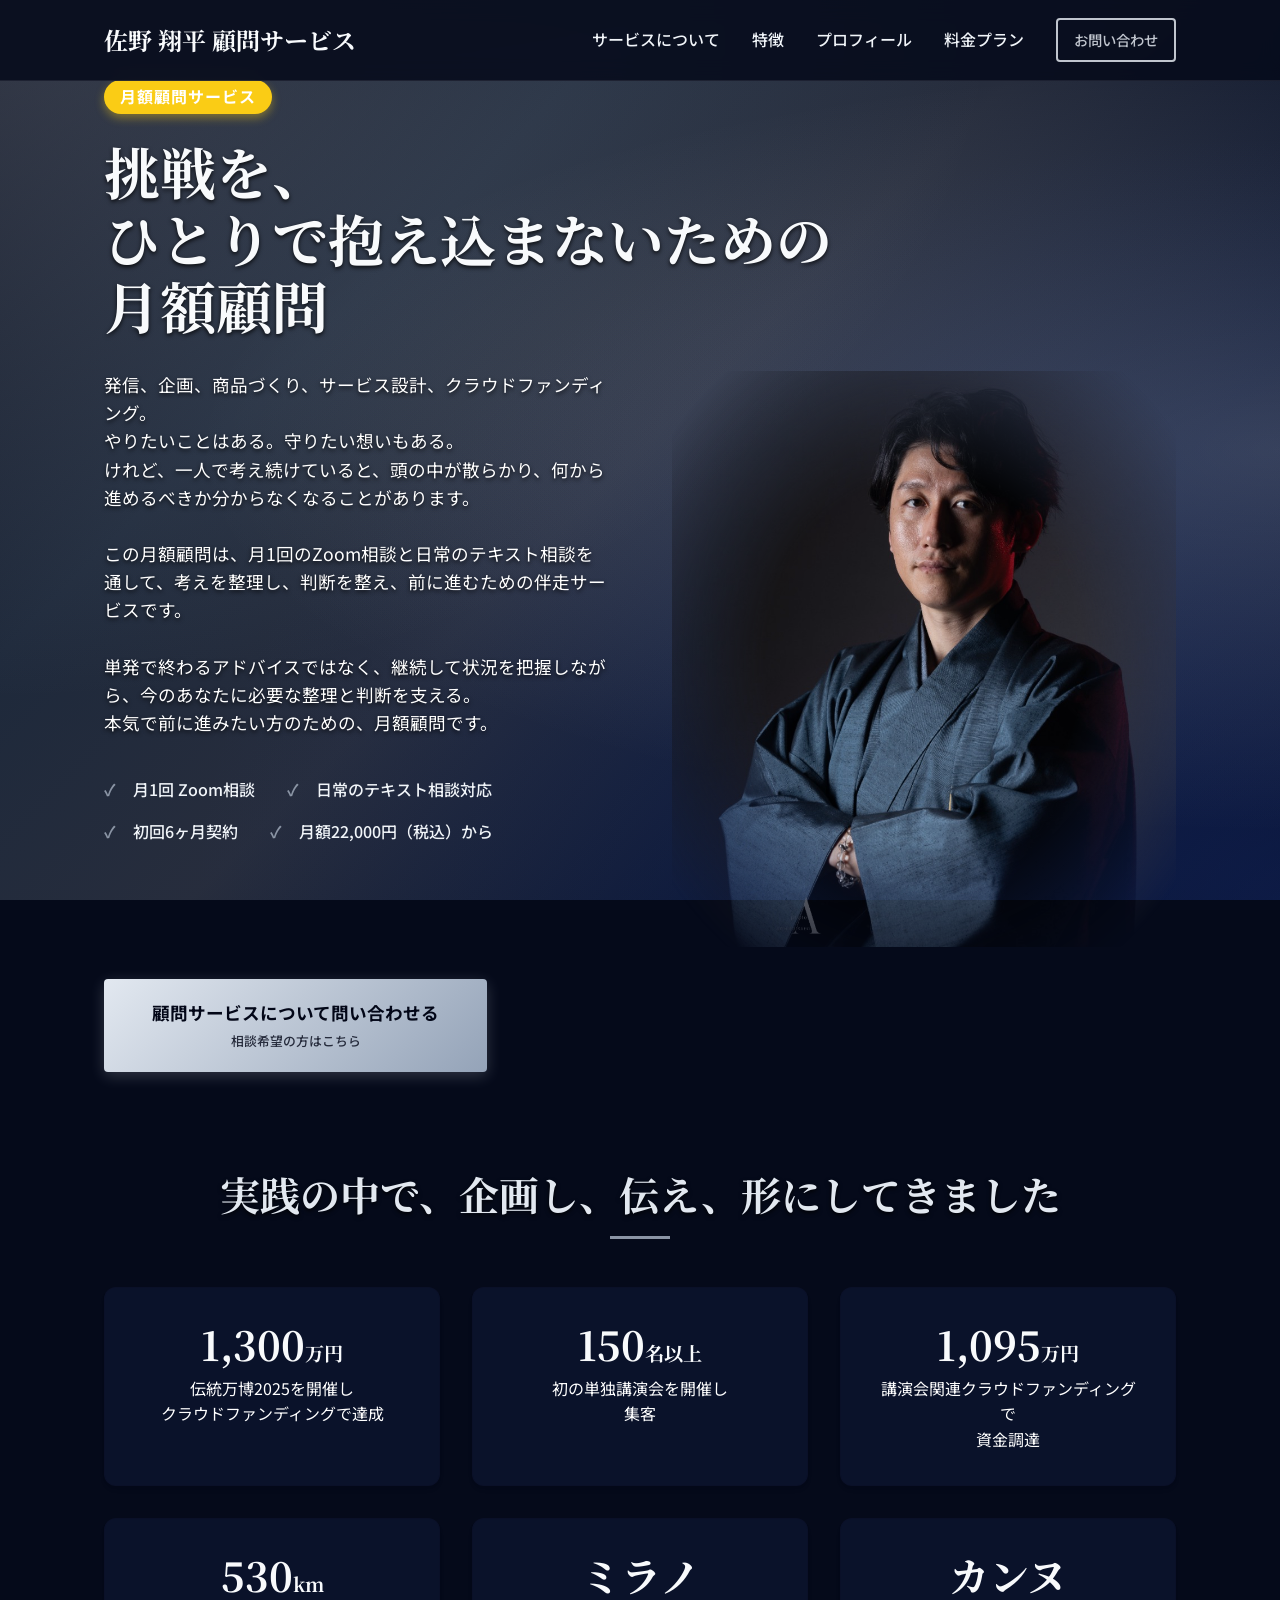
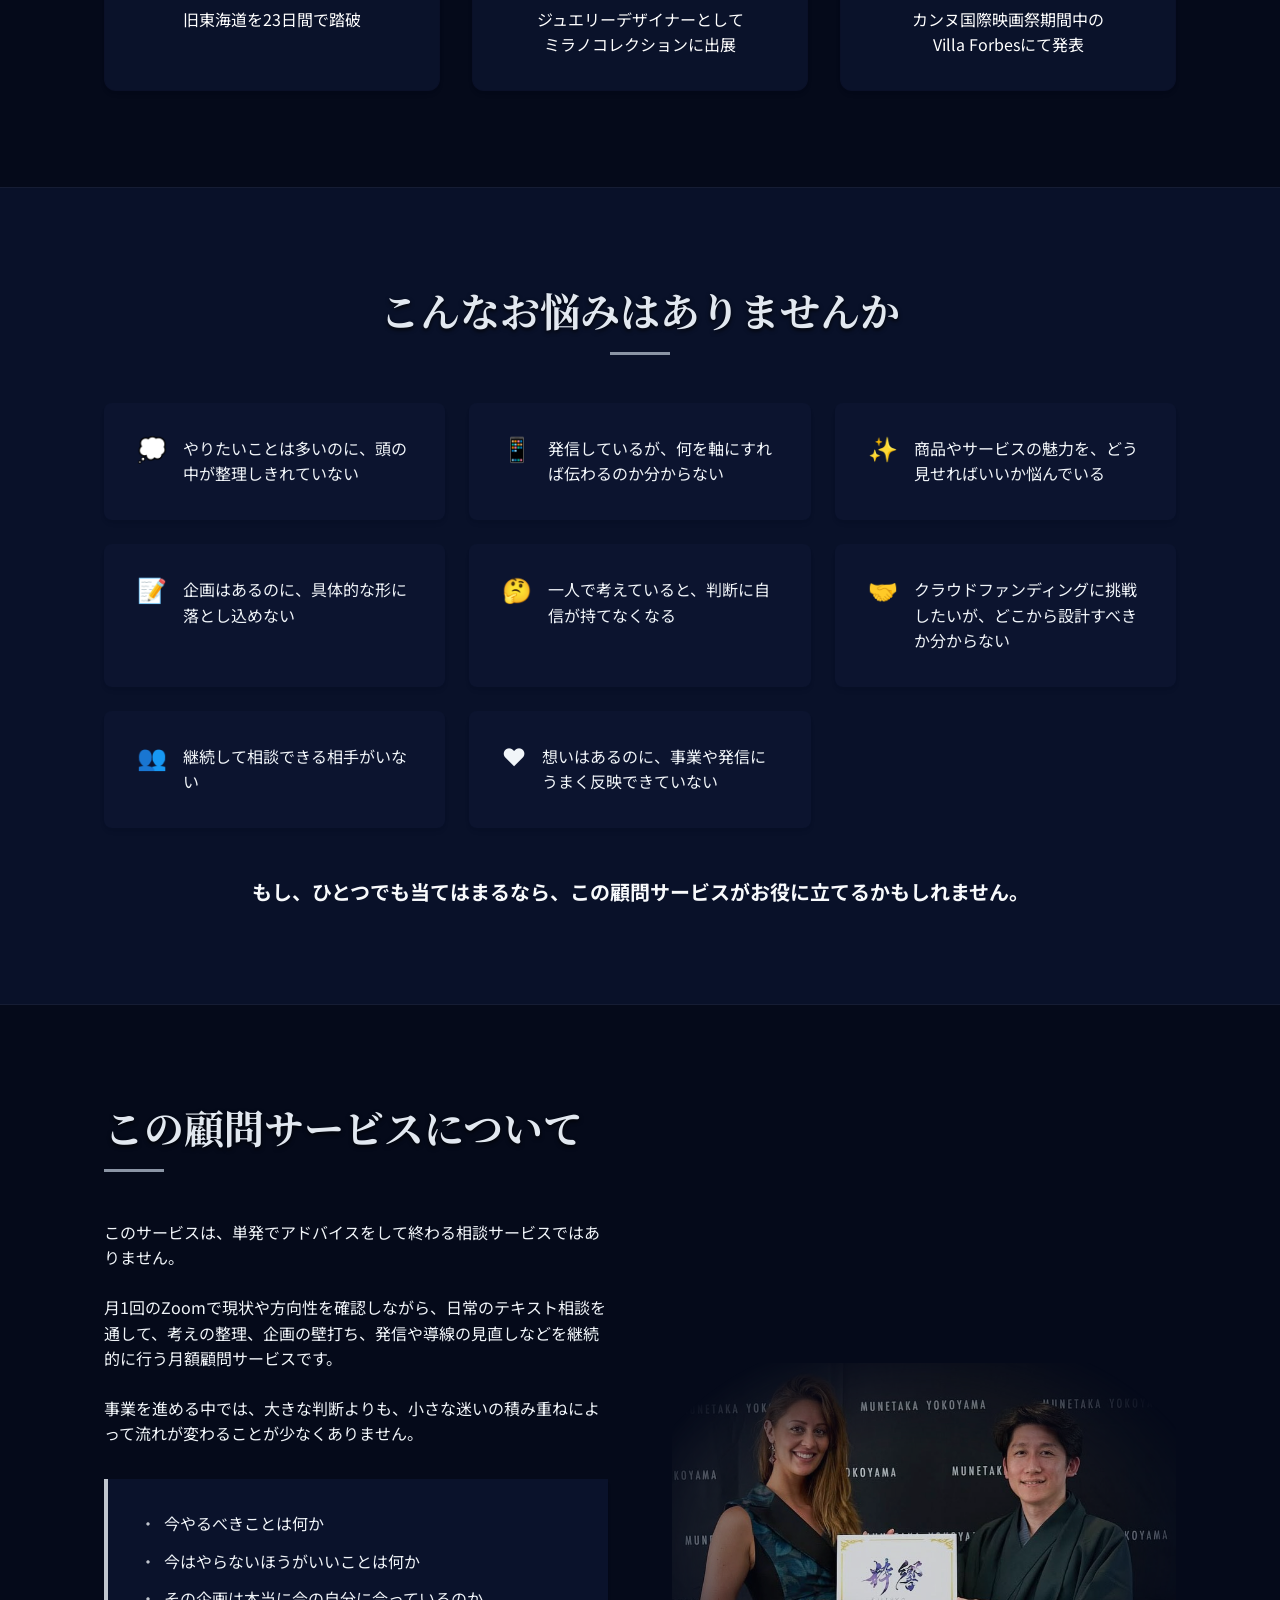
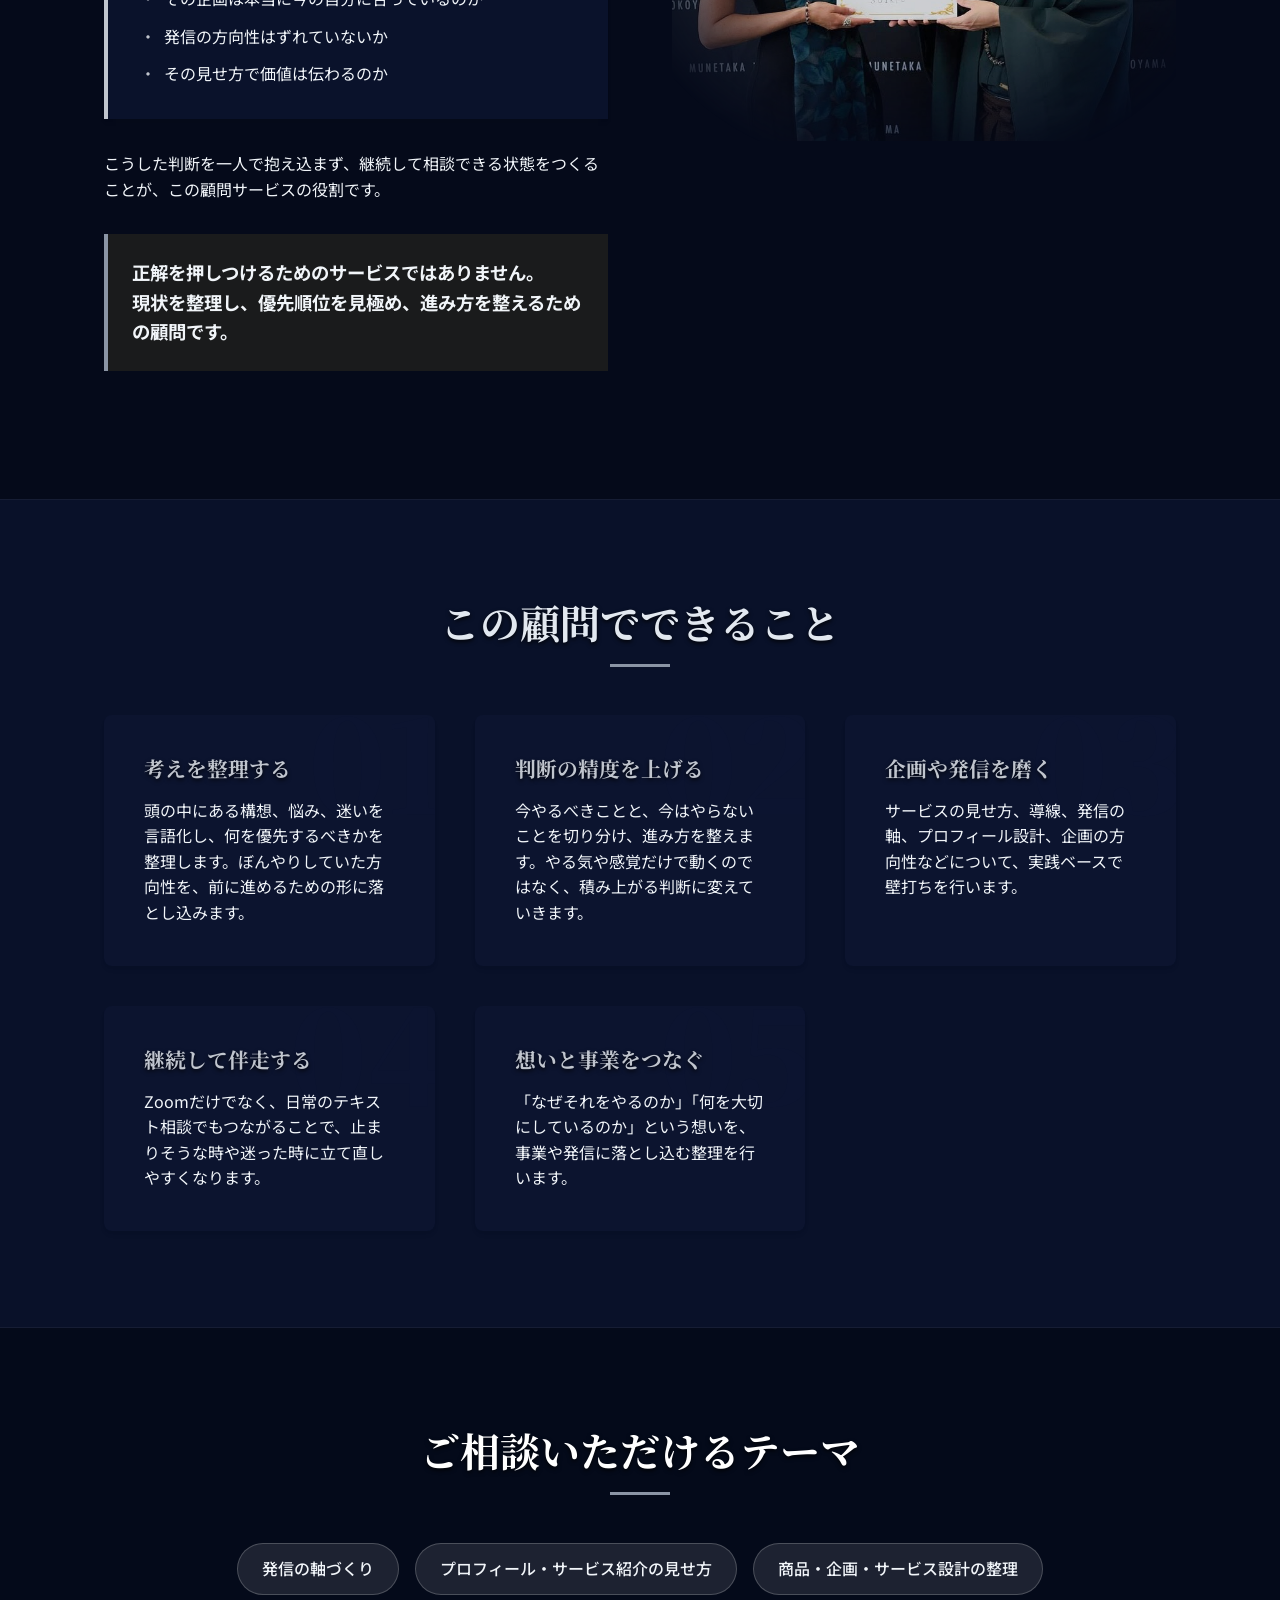
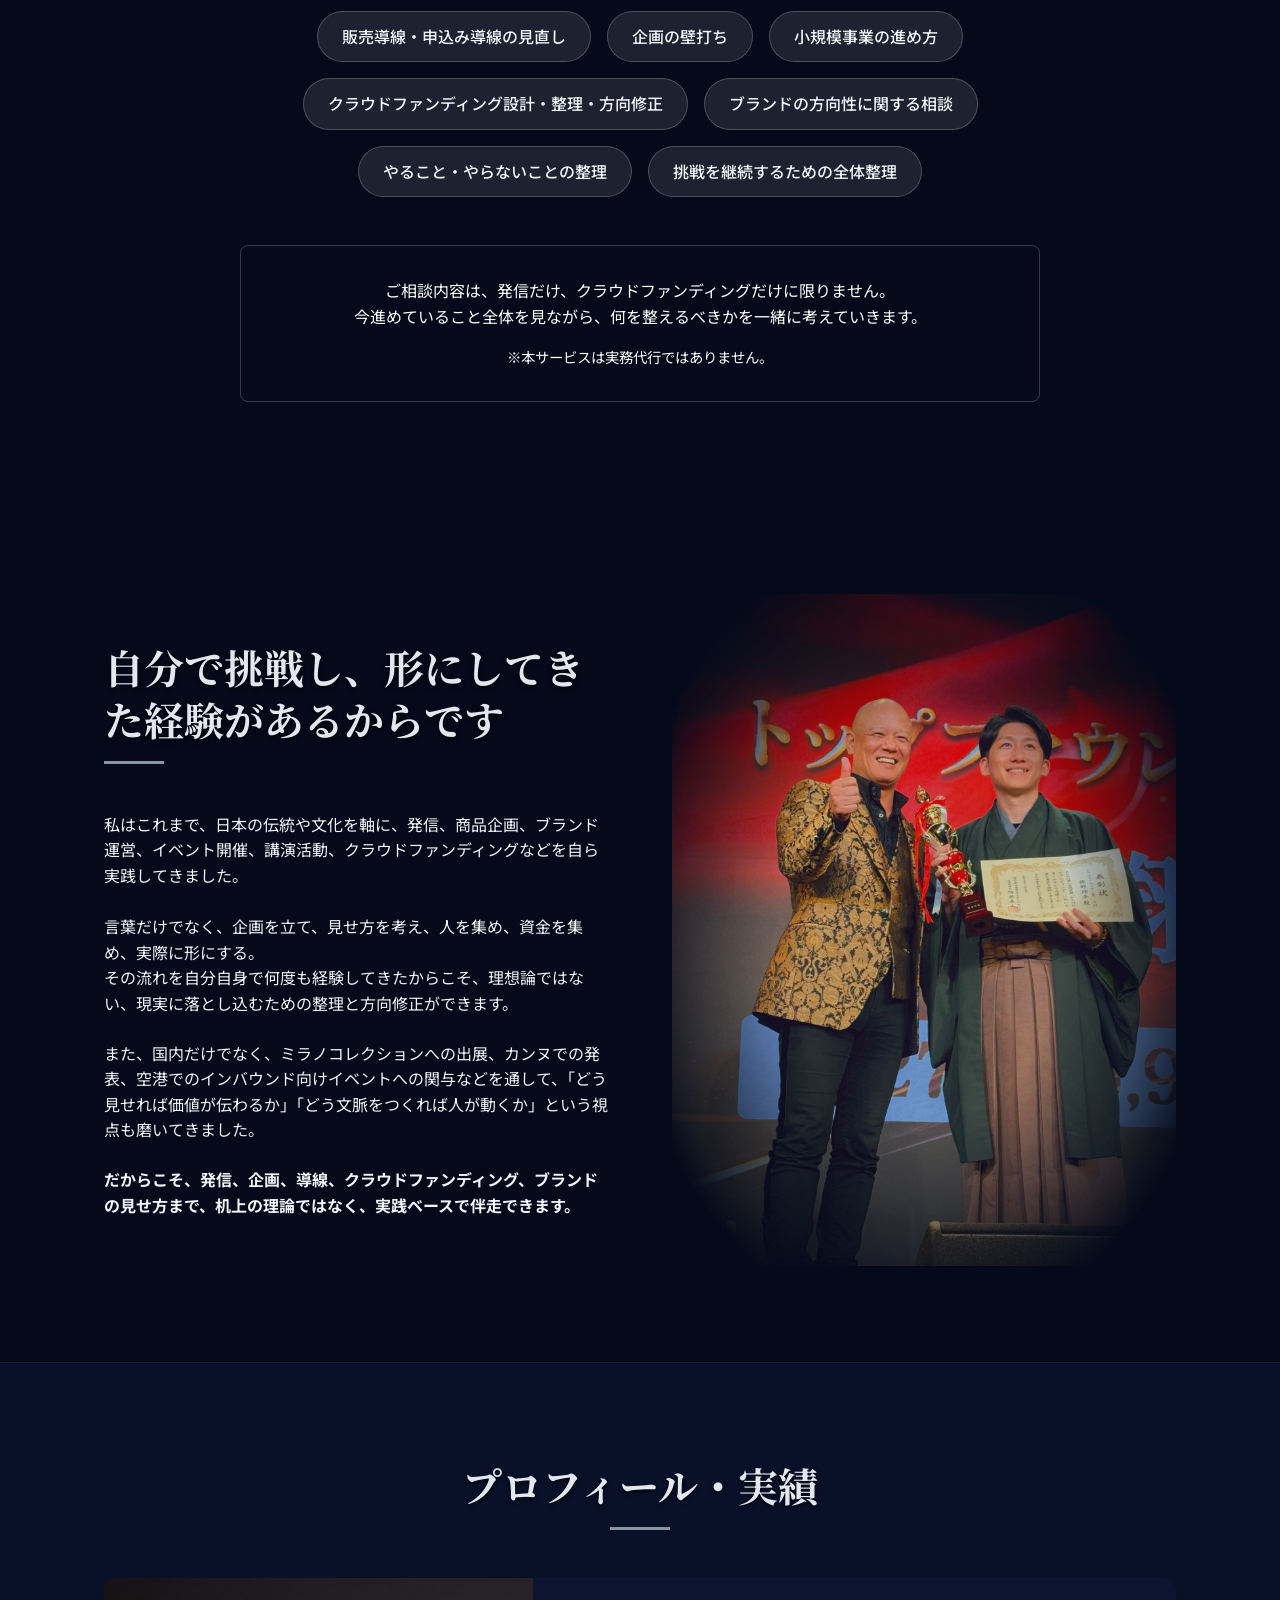
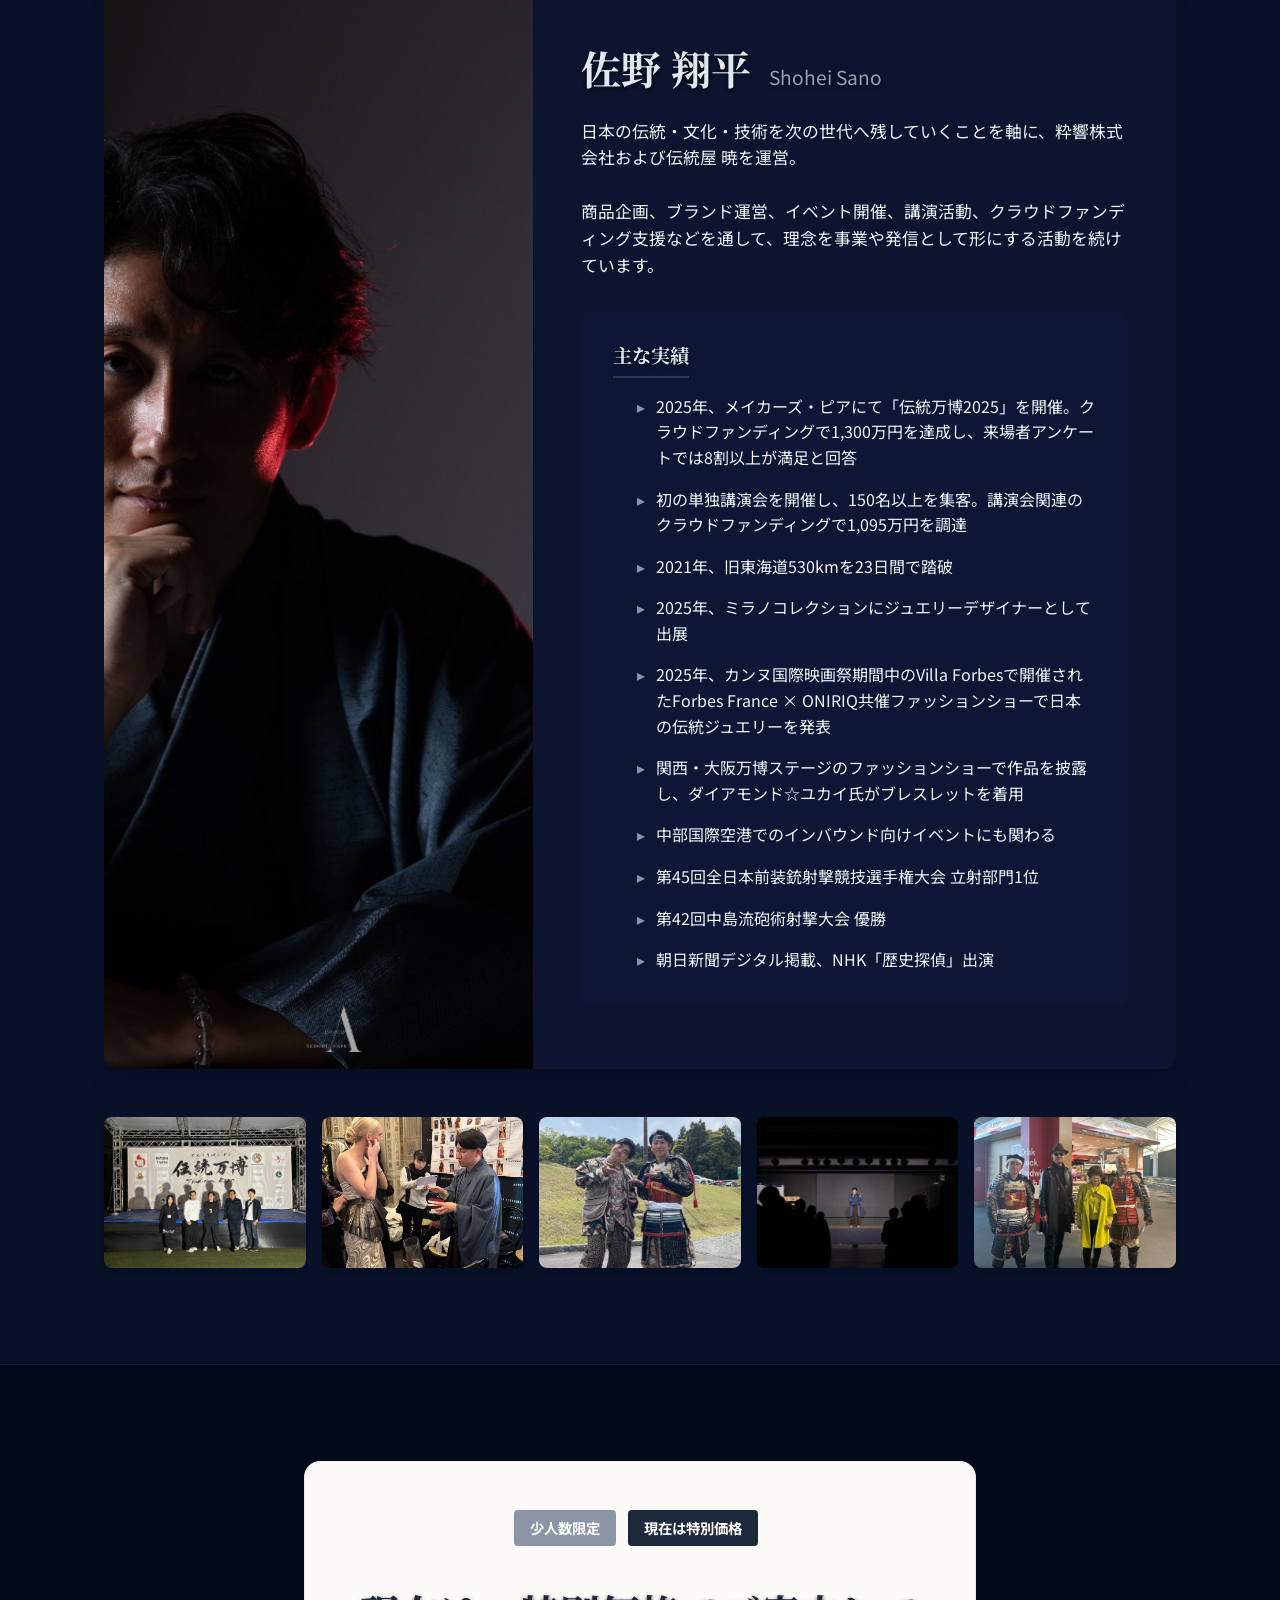
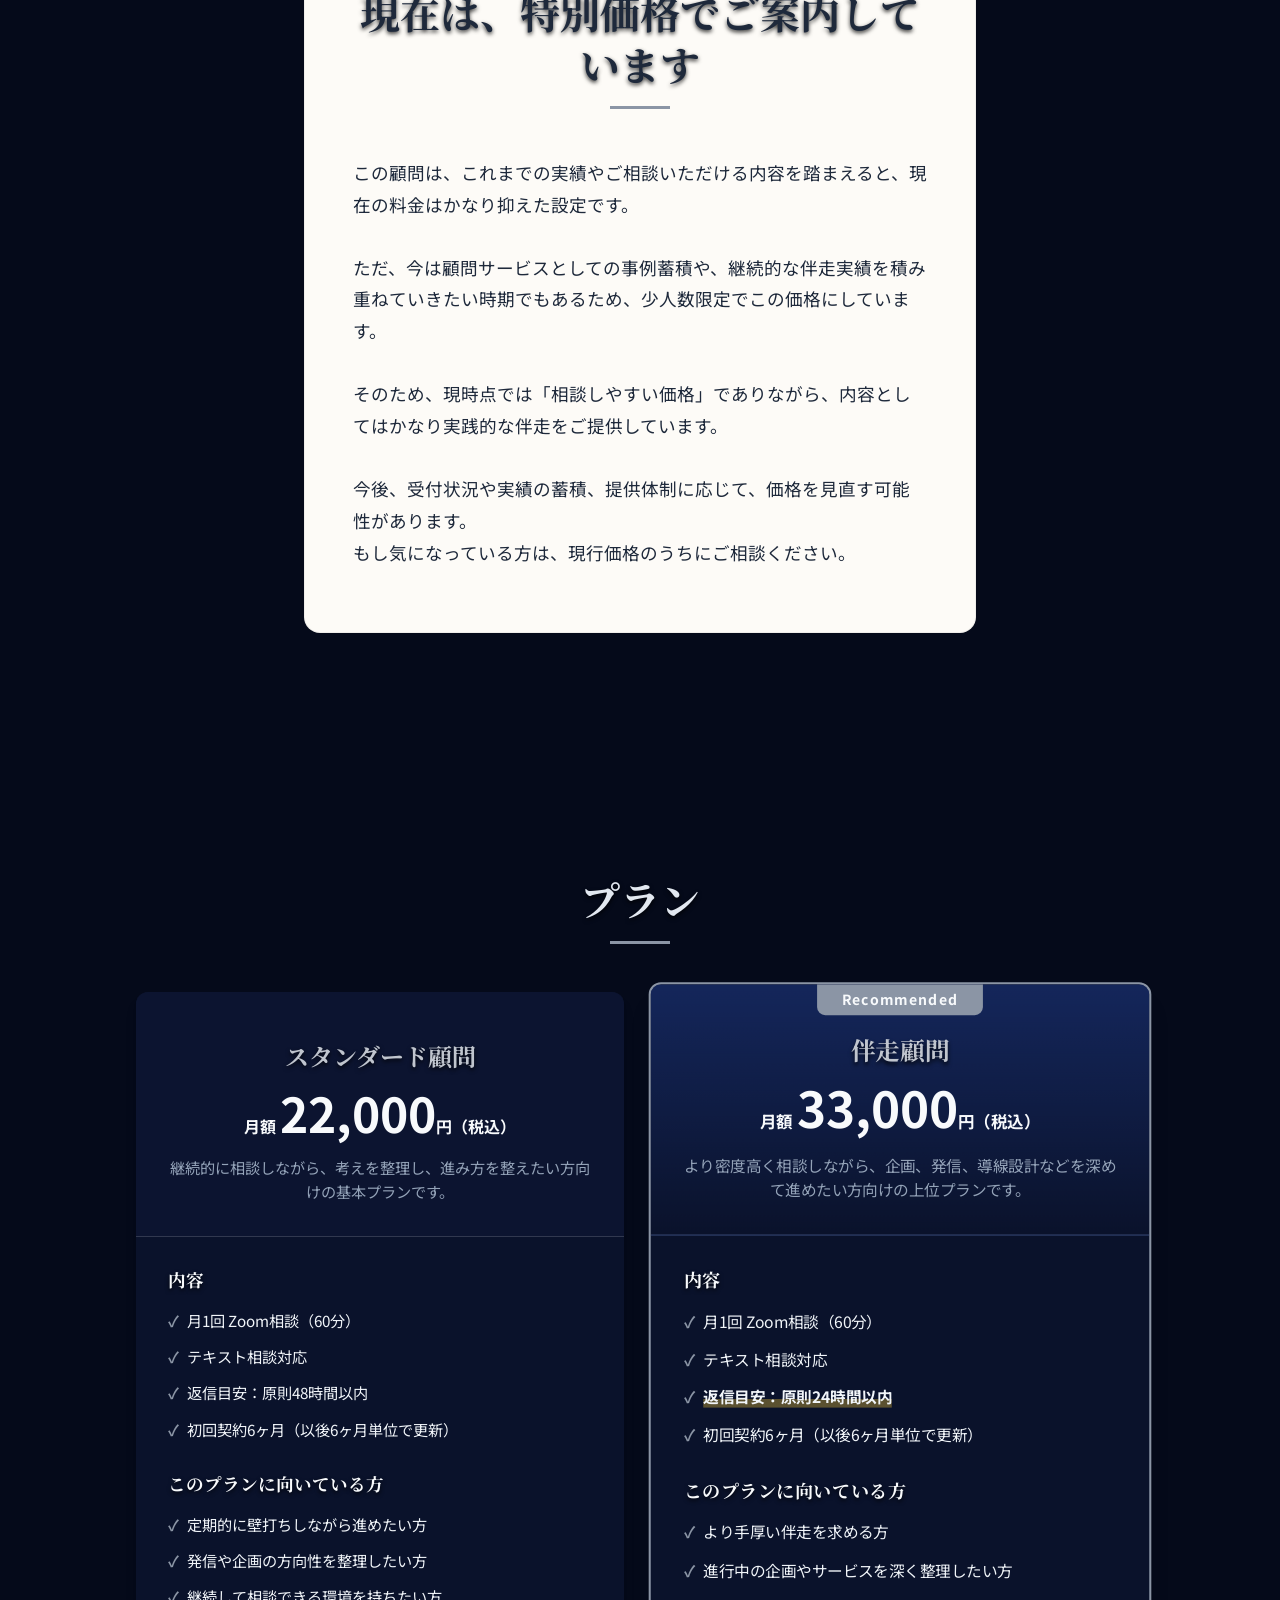
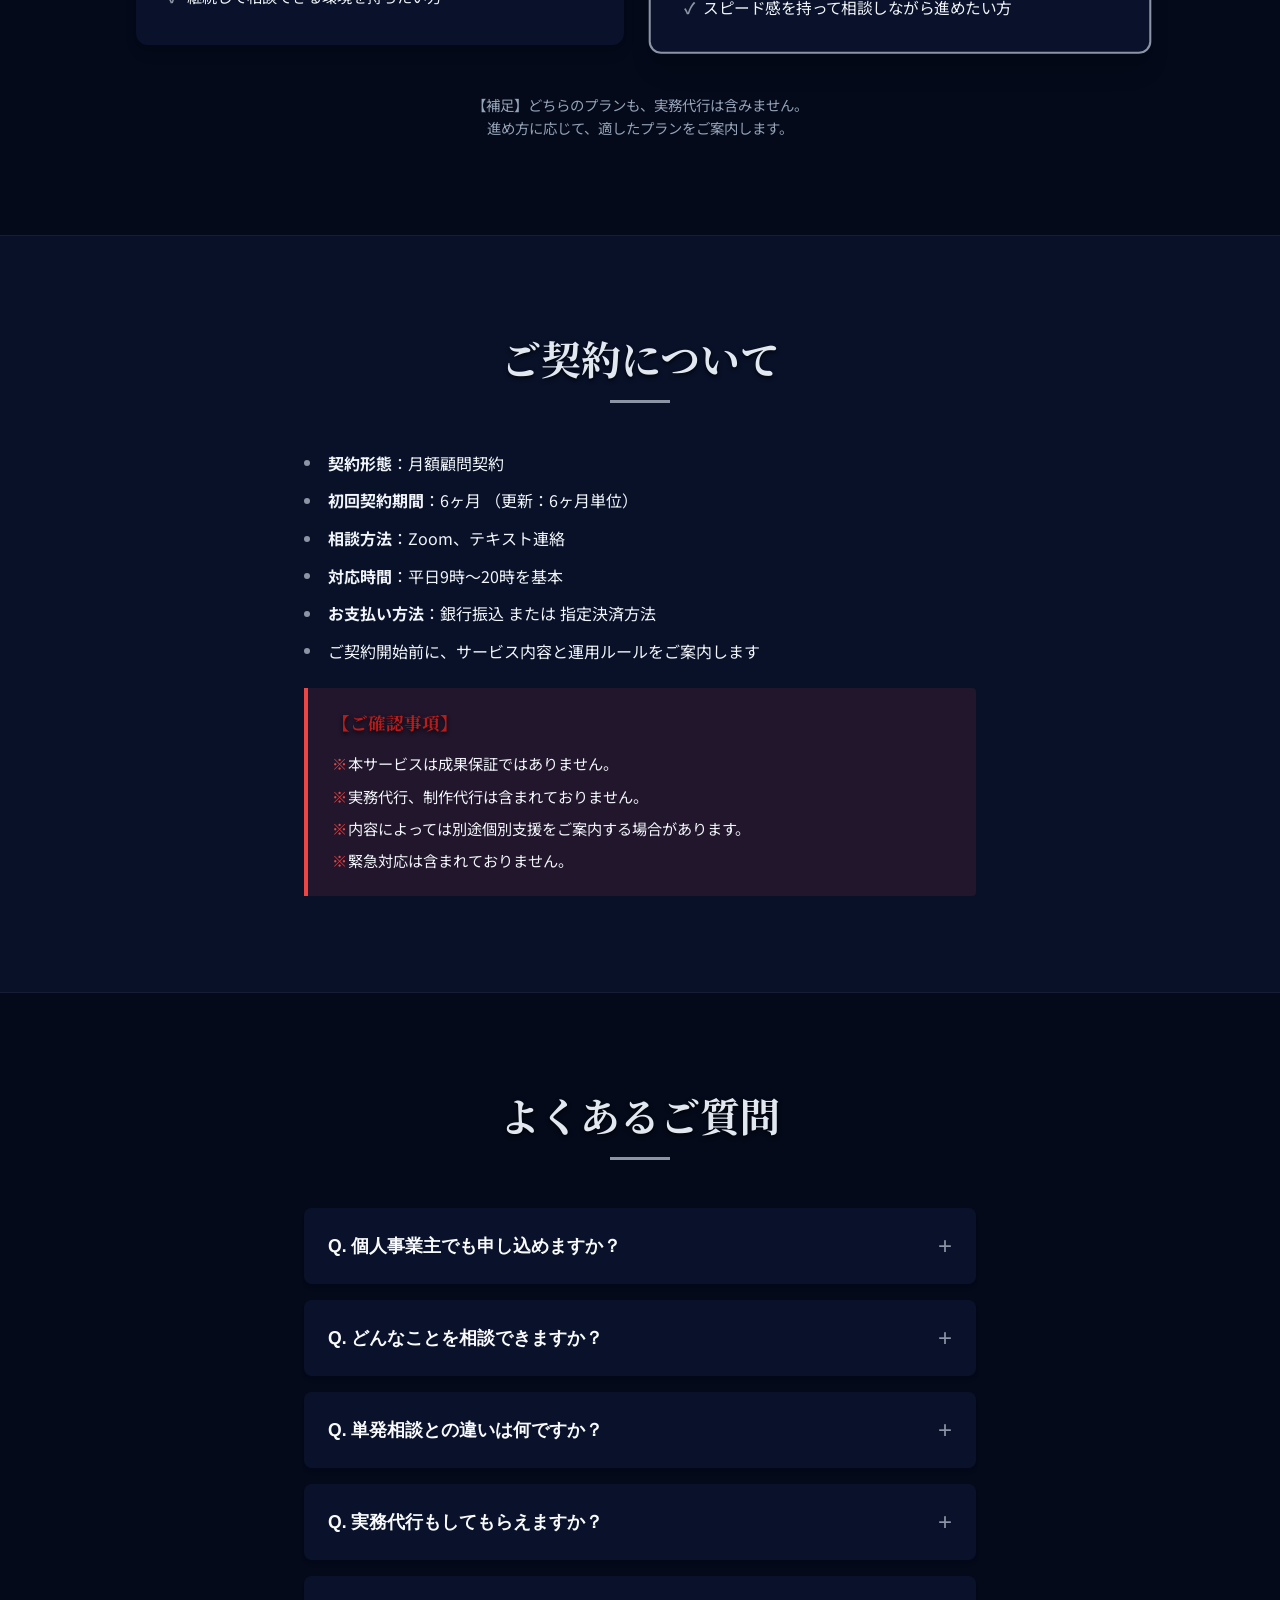
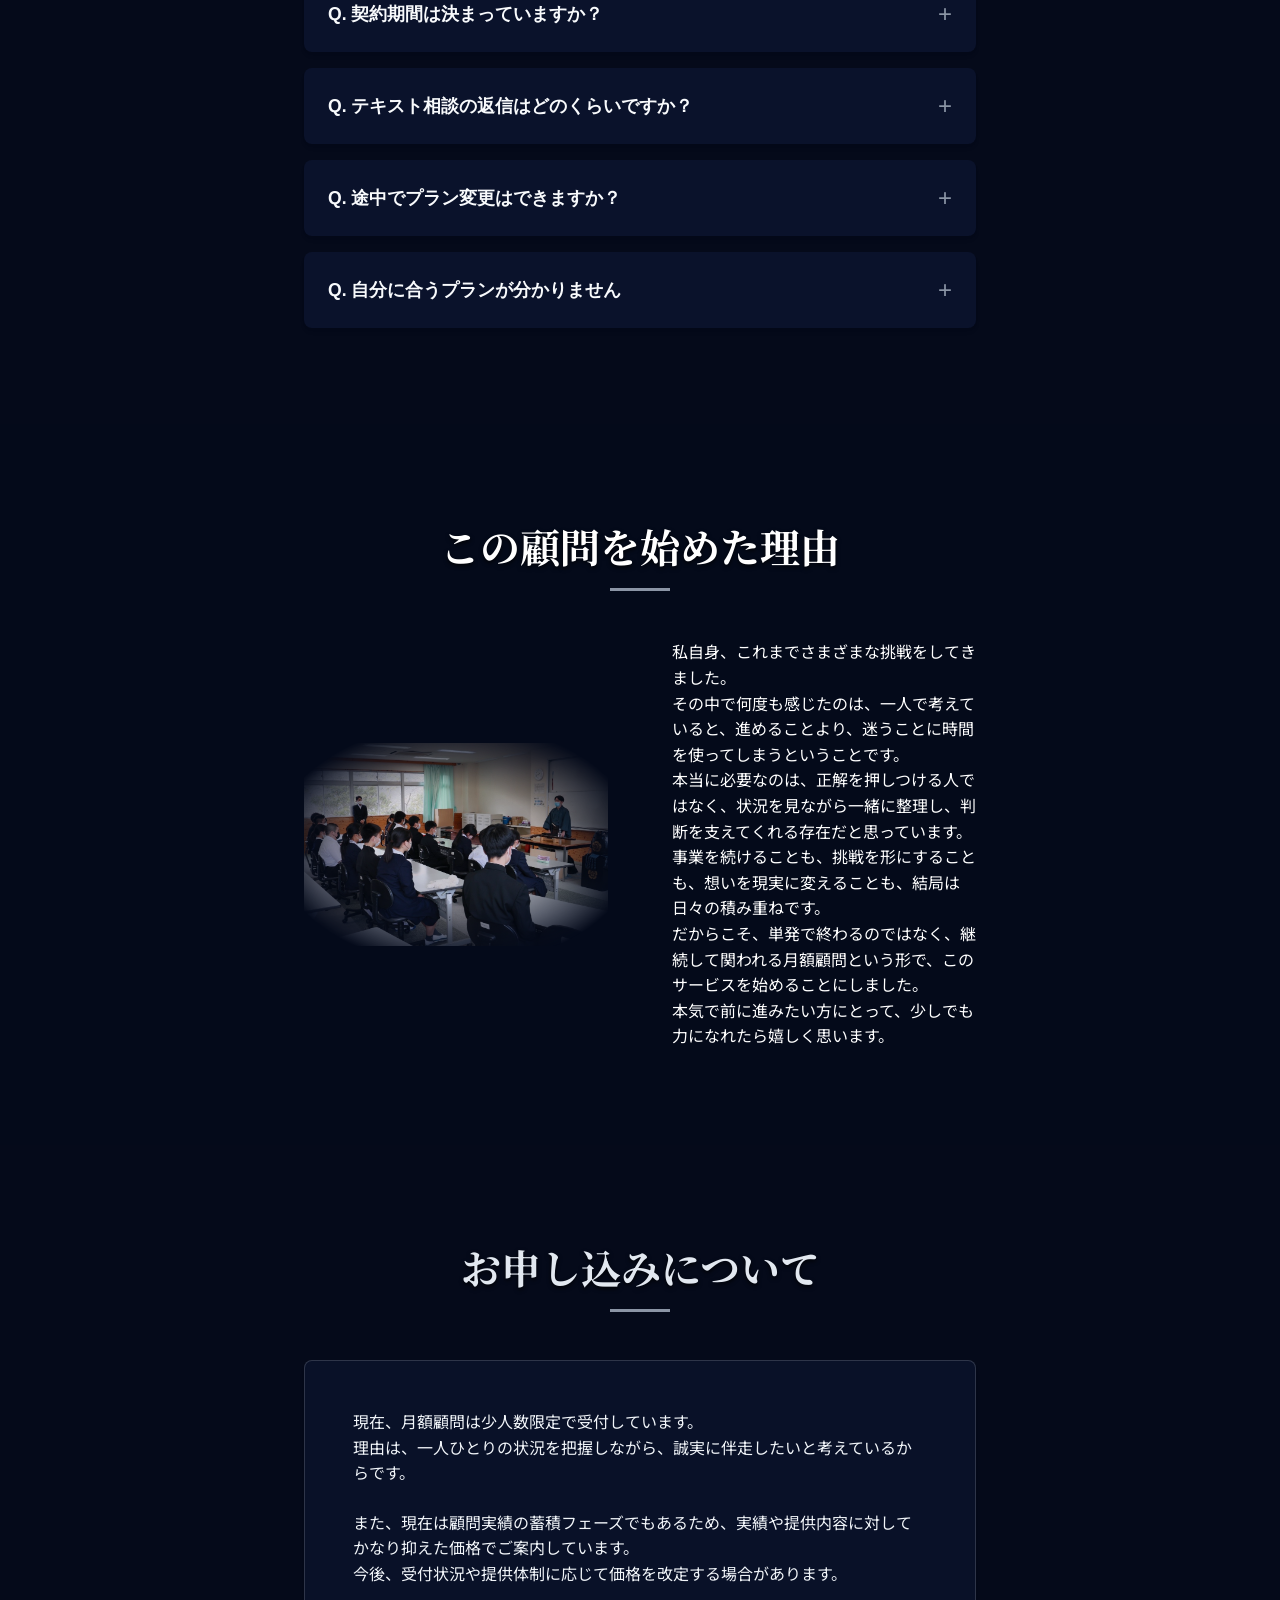
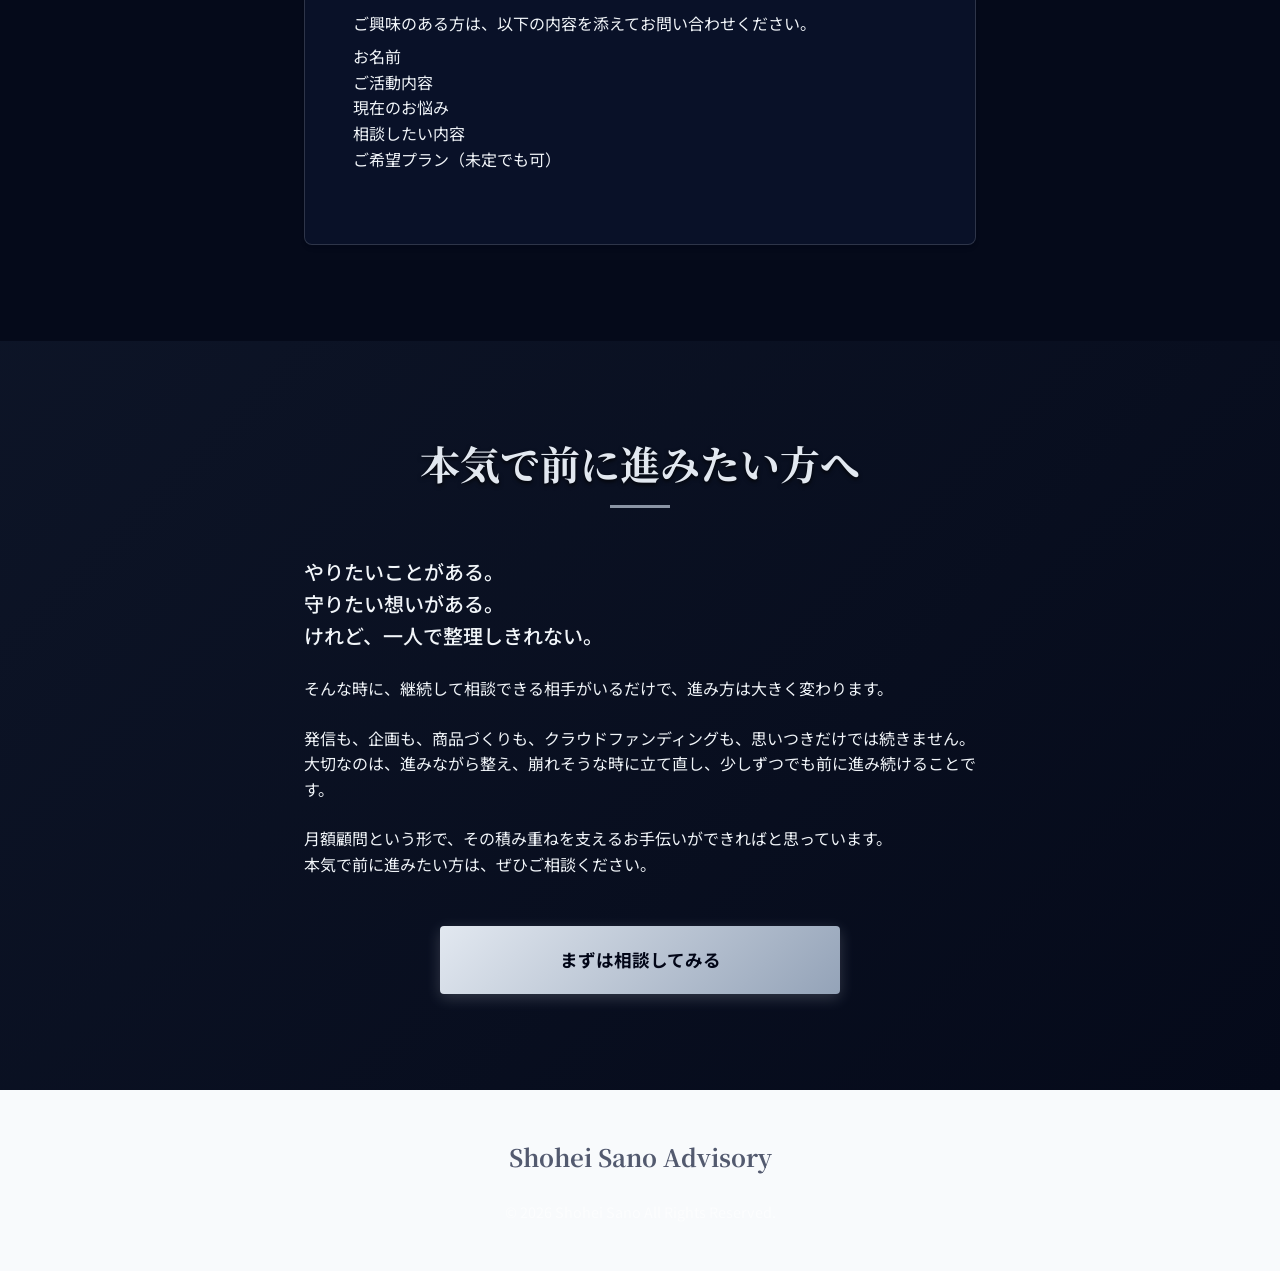
==== index2.html @ c0232e4f "Update LP with new layout (index2.html), styles, and images" ====
<!DOCTYPE html>
<html lang="ja">
<head>
    <meta charset="UTF-8">
    <meta name="viewport" content="width=device-width, initial-scale=1.0">
    <title>月額顧問サービス | 挑戦を、一人で抱え込まないために。 - 佐野翔平</title>
    <meta name="description" content="発信、企画、商品づくり、サービス設計、クラウドファンディング。一人で考え続けていると、頭の中が散らかり、何から進めるべきか分からなくなることがあります。日々の判断を整え、共に前に進むための月額顧問サービス。">
    
    <link rel="preconnect" href="https://fonts.googleapis.com">
    <link rel="preconnect" href="https://fonts.gstatic.com" crossorigin>
    <link href="https://fonts.googleapis.com/css2?family=Noto+Sans+JP:wght@300;400;500;700&family=Noto+Serif+JP:wght@400;500;600;700&family=Inter:wght@400;600&display=swap" rel="stylesheet">
    
    <link rel="stylesheet" href="css/style.css">
</head>
<body>
    <header class="header" id="header">
        <div class="header-container">
            <div class="header-logo">
                <a href="#">佐野 翔平 顧問サービス</a>
            </div>
            <nav class="header-nav">
                <a href="#about" class="nav-link">サービスについて</a>
                <a href="#features" class="nav-link">特徴</a>
                <a href="#profile" class="nav-link">プロフィール</a>
                <a href="#plans" class="nav-link">料金プラン</a>
                <a href="#contact" class="btn btn-sm btn-outline">お問い合わせ</a>
            </nav>
            <div class="mobile-menu-btn" id="mobile-menu-btn">
                <span></span>
                <span></span>
                <span></span>
            </div>
        </div>
    </header>

    <main>
        <!-- 1. Hero Section -->
        <section class="hero">
            <div class="hero-bg"></div>
            <div class="container hero-container">
                <div class="hero-content" style="max-width: 100%;">
                    <span class="hero-label">月額顧問サービス</span>
                    <h1 class="hero-title">
                        挑戦を、<br>
                        ひとりで抱え込まないための<br>
                        月額顧問
                    </h1>
                    
                    <div class="split-layout" style="align-items: stretch; margin-bottom: 2rem;">
                        <div class="hero-text-body">
                            <p class="hero-desc" style="max-width: 100%;">
                                発信、企画、商品づくり、サービス設計、クラウドファンディング。<br>
                                やりたいことはある。守りたい想いもある。<br>
                                けれど、一人で考え続けていると、頭の中が散らかり、何から進めるべきか分からなくなることがあります。<br><br>
                                この月額顧問は、月1回のZoom相談と日常のテキスト相談を通して、考えを整理し、判断を整え、前に進むための伴走サービスです。<br><br>
                                単発で終わるアドバイスではなく、継続して状況を把握しながら、今のあなたに必要な整理と判断を支える。<br>
                                本気で前に進みたい方のための、月額顧問です。
                            </p>
                            <div class="hero-sub" style="margin-bottom: 0;">
                                <ul class="check-list">
                                    <li>月1回 Zoom相談</li>
                                    <li>日常のテキスト相談対応</li>
                                    <li>初回6ヶ月契約</li>
                                    <li>月額22,000円（税込）から</li>
                                </ul>
                            </div>
                        </div>
                        <div class="hero-image blend-img-wrapper" style="text-align: right; height: 100%;">
                            <img src="img/hero.jpg" alt="佐野翔平" class="image-blend" style="height: 100%; object-fit: cover; opacity: 0.95; -webkit-mask-image: radial-gradient(ellipse at center, rgba(0,0,0,1) 45%, rgba(0,0,0,0) 90%); mask-image: radial-gradient(ellipse at center, rgba(0,0,0,1) 45%, rgba(0,0,0,0) 90%);">
                        </div>
                    </div>
                    
                    <div class="cta-wrapper" style="margin-top: 2rem;">
                        <a href="#contact" class="btn btn-primary btn-large">
                            <span class="btn-text">顧問サービスについて問い合わせる</span>
                            <span class="btn-subtext">相談希望の方はこちら</span>
                        </a>
                    </div>
                </div>
            </div>
        </section>

        <!-- 2. Achievement Summary -->
        <section class="achievement section-padding">
            <div class="container">
                <div class="section-header text-center">
                    <h2 class="section-title">実践の中で、企画し、伝え、形にしてきました</h2>
                    <div class="title-line mx-auto"></div>
                </div>
                <div class="achievement-grid">
                    <div class="achievement-card">
                        <span class="number-highlight">1,300<span style="font-size: 1.2rem;">万円</span></span>
                        <p class="achievement-text">伝統万博2025を開催し<br>クラウドファンディングで達成</p>
                    </div>
                    <div class="achievement-card">
                        <span class="number-highlight">150<span style="font-size: 1.2rem;">名以上</span></span>
                        <p class="achievement-text">初の単独講演会を開催し<br>集客</p>
                    </div>
                    <div class="achievement-card">
                        <span class="number-highlight">1,095<span style="font-size: 1.2rem;">万円</span></span>
                        <p class="achievement-text">講演会関連クラウドファンディングで<br>資金調達</p>
                    </div>
                    <div class="achievement-card">
                        <span class="number-highlight">530<span style="font-size: 1.2rem;">km</span></span>
                        <p class="achievement-text">旧東海道を23日間で踏破</p>
                    </div>
                    <div class="achievement-card">
                        <span class="number-highlight">ミラノ</span>
                        <p class="achievement-text">ジュエリーデザイナーとして<br>ミラノコレクションに出展</p>
                    </div>
                    <div class="achievement-card">
                        <span class="number-highlight">カンヌ</span>
                        <p class="achievement-text">カンヌ国際映画祭期間中の<br>Villa Forbesにて発表</p>
                    </div>
                </div>
            </div>
        </section>

        <!-- 3. Problems Section -->
        <section class="problems section-padding bg-light">
            <div class="container">
                <div class="section-header text-center">
                    <h2 class="section-title">こんなお悩みはありませんか</h2>
                    <div class="title-line mx-auto"></div>
                </div>
                <div class="problems-grid">
                    <div class="problem-card">
                        <div class="problem-icon">💭</div>
                        <p>やりたいことは多いのに、頭の中が整理しきれていない</p>
                    </div>
                    <div class="problem-card">
                        <div class="problem-icon">📱</div>
                        <p>発信しているが、何を軸にすれば伝わるのか分からない</p>
                    </div>
                    <div class="problem-card">
                        <div class="problem-icon">✨</div>
                        <p>商品やサービスの魅力を、どう見せればいいか悩んでいる</p>
                    </div>
                    <div class="problem-card">
                        <div class="problem-icon">📝</div>
                        <p>企画はあるのに、具体的な形に落とし込めない</p>
                    </div>
                    <div class="problem-card">
                        <div class="problem-icon">🤔</div>
                        <p>一人で考えていると、判断に自信が持てなくなる</p>
                    </div>
                    <div class="problem-card">
                        <div class="problem-icon">🤝</div>
                        <p>クラウドファンディングに挑戦したいが、どこから設計すべきか分からない</p>
                    </div>
                    <div class="problem-card">
                        <div class="problem-icon">👥</div>
                        <p>継続して相談できる相手がいない</p>
                    </div>
                    <div class="problem-card">
                        <div class="problem-icon">❤️</div>
                        <p>想いはあるのに、事業や発信にうまく反映できていない</p>
                    </div>
                </div>
                
                <div class="text-center mt-5">
                    <p class="lead-text" style="font-weight: bold; color: var(--primary-dark);">もし、ひとつでも当てはまるなら、この顧問サービスがお役に立てるかもしれません。</p>
                </div>
            </div>
        </section>

        <!-- 4. About Service -->
        <section id="about" class="about-service section-padding">
            <div class="container">
                <div class="split-layout">
                    <div class="split-content">
                        <h2 class="section-title">この顧問サービスについて</h2>
                        <div class="title-line left"></div>
                        <p class="mb-4">このサービスは、単発でアドバイスをして終わる相談サービスではありません。</p>
                        <p class="mb-4">月1回のZoomで現状や方向性を確認しながら、日常のテキスト相談を通して、考えの整理、企画の壁打ち、発信や導線の見直しなどを継続的に行う月額顧問サービスです。</p>
                        <p class="mb-4">事業を進める中では、大きな判断よりも、小さな迷いの積み重ねによって流れが変わることが少なくありません。</p>
                        
                        <div class="questions-box">
                            <ul>
                                <li>今やるべきことは何か</li>
                                <li>今はやらないほうがいいことは何か</li>
                                <li>その企画は本当に今の自分に合っているのか</li>
                                <li>発信の方向性はずれていないか</li>
                                <li>その見せ方で価値は伝わるのか</li>
                            </ul>
                        </div>
                        
                        <p class="mb-4">こうした判断を一人で抱え込まず、継続して相談できる状態をつくることが、この顧問サービスの役割です。</p>
                        <p class="highlight-text">正解を押しつけるためのサービスではありません。<br>現状を整理し、優先順位を見極め、進み方を整えるための顧問です。</p>
                    </div>
                    <div class="split-image-wrapper blend-img-wrapper" style="display: flex; align-items: center;">
                        <img src="img/activity1.jpg" alt="Zoom相談の雰囲気" class="image-blend">
                    </div>
                </div>
            </div>
        </section>

        <!-- 5. What We Can Do -->
        <section id="features" class="can-do section-padding bg-light">
            <div class="container">
                <div class="section-header text-center">
                    <h2 class="section-title">この顧問でできること</h2>
                    <div class="title-line mx-auto"></div>
                </div>
                
                <div class="features-grid">
                    <div class="feature-item">
                        <div class="feature-number">01</div>
                        <h3 class="feature-title">考えを整理する</h3>
                        <p>頭の中にある構想、悩み、迷いを言語化し、何を優先するべきかを整理します。ぼんやりしていた方向性を、前に進めるための形に落とし込みます。</p>
                    </div>
                    <div class="feature-item">
                        <div class="feature-number">02</div>
                        <h3 class="feature-title">判断の精度を上げる</h3>
                        <p>今やるべきことと、今はやらないことを切り分け、進み方を整えます。やる気や感覚だけで動くのではなく、積み上がる判断に変えていきます。</p>
                    </div>
                    <div class="feature-item">
                        <div class="feature-number">03</div>
                        <h3 class="feature-title">企画や発信を磨く</h3>
                        <p>サービスの見せ方、導線、発信の軸、プロフィール設計、企画の方向性などについて、実践ベースで壁打ちを行います。</p>
                    </div>
                    <div class="feature-item">
                        <div class="feature-number">04</div>
                        <h3 class="feature-title">継続して伴走する</h3>
                        <p>Zoomだけでなく、日常のテキスト相談でもつながることで、止まりそうな時や迷った時に立て直しやすくなります。</p>
                    </div>
                    <div class="feature-item">
                        <div class="feature-number">05</div>
                        <h3 class="feature-title">想いと事業をつなぐ</h3>
                        <p>「なぜそれをやるのか」「何を大切にしているのか」という想いを、事業や発信に落とし込む整理を行います。</p>
                    </div>
                </div>
            </div>
        </section>

        <!-- 6. Consult Topics -->
        <section class="topics section-padding bg-dark text-white">
            <div class="container">
                <div class="section-header text-center">
                    <h2 class="section-title">ご相談いただけるテーマ</h2>
                    <div class="title-line mx-auto"></div>
                </div>
                
                <div class="topics-tags" style="justify-content: center; max-width: 900px; margin: 0 auto 3rem auto;">
                    <span class="tag">発信の軸づくり</span>
                    <span class="tag">プロフィール・サービス紹介の見せ方</span>
                    <span class="tag">商品・企画・サービス設計の整理</span>
                    <span class="tag">販売導線・申込み導線の見直し</span>
                    <span class="tag">企画の壁打ち</span>
                    <span class="tag">小規模事業の進め方</span>
                    <span class="tag">クラウドファンディング設計・整理・方向修正</span>
                    <span class="tag">ブランドの方向性に関する相談</span>
                    <span class="tag">やること・やらないことの整理</span>
                    <span class="tag">挑戦を継続するための全体整理</span>
                </div>
                
                <div class="topics-notice box-border text-center mx-auto" style="max-width: 800px;">
                    <p>ご相談内容は、発信だけ、クラウドファンディングだけに限りません。<br>今進めていること全体を見ながら、何を整えるべきかを一緒に考えていきます。</p>
                    <p class="warning-text mt-3">※本サービスは実務代行ではありません。</p>
                </div>
            </div>
        </section>

        <!-- 7. Why Choose -->
        <section class="why-choose section-padding">
            <div class="container">
                <div class="split-layout" style="align-items: center;">
                    <div class="split-content">
                        <h2 class="section-title">自分で挑戦し、形にしてきた経験があるからです</h2>
                        <div class="title-line left"></div>
                        <p class="mb-4">私はこれまで、日本の伝統や文化を軸に、発信、商品企画、ブランド運営、イベント開催、講演活動、クラウドファンディングなどを自ら実践してきました。<br><br>言葉だけでなく、企画を立て、見せ方を考え、人を集め、資金を集め、実際に形にする。<br>その流れを自分自身で何度も経験してきたからこそ、理想論ではない、現実に落とし込むための整理と方向修正ができます。</p>
                        <p class="mb-4">また、国内だけでなく、ミラノコレクションへの出展、カンヌでの発表、空港でのインバウンド向けイベントへの関与などを通して、「どう見せれば価値が伝わるか」「どう文脈をつくれば人が動くか」という視点も磨いてきました。</p>
                        <p class="fw-bold">だからこそ、発信、企画、導線、クラウドファンディング、ブランドの見せ方まで、机上の理論ではなく、実践ベースで伴走できます。</p>
                    </div>
                    <div class="blend-img-wrapper" style="order: 2;">
                        <img src="img/activity2.jpg" alt="活動風景" class="image-blend">
                    </div>
                </div>
            </div>
        </section>

        <!-- 8. Profile & Achievements -->
        <section id="profile" class="profile section-padding bg-light">
            <div class="container">
                <div class="section-header text-center">
                    <h2 class="section-title">プロフィール・実績</h2>
                    <div class="title-line mx-auto"></div>
                </div>
                
                <div class="profile-card">
                    <div class="profile-image">
                        <img src="img/photo2.jpg" alt="佐野翔平 プロフィール画像" class="profile-img">
                    </div>
                    <div class="profile-info">
                        <h2 class="profile-name mt-0">佐野 翔平 <span>Shohei Sano</span></h2>
                        <p class="profile-bio mb-4">
                            日本の伝統・文化・技術を次の世代へ残していくことを軸に、粋響株式会社および伝統屋 暁を運営。<br><br>
                            商品企画、ブランド運営、イベント開催、講演活動、クラウドファンディング支援などを通して、理念を事業や発信として形にする活動を続けています。
                        </p>
                        
                        <div class="achievements">
                            <h3>主な実績</h3>
                            <ul style="padding-left: 1.5rem; margin-bottom: 0;">
                                <li style="margin-bottom: 0.5rem;">2025年、メイカーズ・ピアにて「伝統万博2025」を開催。クラウドファンディングで1,300万円を達成し、来場者アンケートでは8割以上が満足と回答</li>
                                <li style="margin-bottom: 0.5rem;">初の単独講演会を開催し、150名以上を集客。講演会関連のクラウドファンディングで1,095万円を調達</li>
                                <li style="margin-bottom: 0.5rem;">2021年、旧東海道530kmを23日間で踏破</li>
                                <li style="margin-bottom: 0.5rem;">2025年、ミラノコレクションにジュエリーデザイナーとして出展</li>
                                <li style="margin-bottom: 0.5rem;">2025年、カンヌ国際映画祭期間中のVilla Forbesで開催されたForbes France × ONIRIQ共催ファッションショーで日本の伝統ジュエリーを発表</li>
                                <li style="margin-bottom: 0.5rem;">関西・大阪万博ステージのファッションショーで作品を披露し、ダイアモンド☆ユカイ氏がブレスレットを着用</li>
                                <li style="margin-bottom: 0.5rem;">中部国際空港でのインバウンド向けイベントにも関わる</li>
                                <li style="margin-bottom: 0.5rem;">第45回全日本前装銃射撃競技選手権大会 立射部門1位</li>
                                <li style="margin-bottom: 0.5rem;">第42回中島流砲術射撃大会 優勝</li>
                                <li>朝日新聞デジタル掲載、NHK「歴史探偵」出演</li>
                            </ul>
                        </div>
                    </div>
                </div>

                <!-- Achievements Gallery / Placeholders -->
                <div class="profile-gallery mt-5">
                    <div class="gallery-img-card"><img src="img/achievement1.jpg" alt="伝統万博2025"></div>
                    <div class="gallery-img-card"><img src="img/achievement2.jpg" alt="ミラノコレクション"></div>
                    <div class="gallery-img-card"><img src="img/activity3.jpg" alt="実績風景3"></div>
                    <div class="gallery-img-card"><img src="img/achievement4.jpg" alt="単独講演会"></div>
                    <div class="gallery-img-card"><img src="img/activity5.jpg" alt="実績風景5"></div>
                </div>
            </div>
        </section>

        <!-- 9. Special Pricing Intro -->
        <section class="special-pricing section-padding pb-0">
            <div class="container container-sm text-center">
                 <div class="pricing-special-block">
                     <span class="special-badge">少人数限定</span>
                     <span class="special-badge" style="background-color: #1e293b;">現在は特別価格</span>
                     <h2 class="section-title mt-4">現在は、特別価格でご案内しています</h2>
                     <div class="title-line mx-auto mb-4"></div>
                     <p class="pricing-special-text text-left">この顧問は、これまでの実績やご相談いただける内容を踏まえると、現在の料金はかなり抑えた設定です。<br><br>ただ、今は顧問サービスとしての事例蓄積や、継続的な伴走実績を積み重ねていきたい時期でもあるため、少人数限定でこの価格にしています。<br><br>そのため、現時点では「相談しやすい価格」でありながら、内容としてはかなり実践的な伴走をご提供しています。<br><br>今後、受付状況や実績の蓄積、提供体制に応じて、価格を見直す可能性があります。<br>もし気になっている方は、現行価格のうちにご相談ください。</p>
                 </div>
            </div>
        </section>

        <!-- 10. Pricing Plans -->
        <section id="plans" class="pricing section-padding pt-5">
            <div class="container">
                <div class="section-header text-center">
                    <h2 class="section-title">プラン</h2>
                    <div class="title-line mx-auto"></div>
                </div>
                
                <div class="pricing-grid">
                    <!-- Standard Plan -->
                    <div class="pricing-card">
                        <div class="plan-header">
                            <h3 class="plan-name">スタンダード顧問</h3>
                            <div class="plan-price">月額 <span class="price-num">22,000</span><span class="price-unit">円（税込）</span></div>
                            <p class="plan-desc">継続的に相談しながら、考えを整理し、進み方を整えたい方向けの基本プランです。</p>
                        </div>
                        <div class="plan-body">
                            <div class="plan-section">
                                <h4>内容</h4>
                                <ul>
                                    <li>月1回 Zoom相談（60分）</li>
                                    <li>テキスト相談対応</li>
                                    <li>返信目安：原則48時間以内</li>
                                    <li>初回契約6ヶ月（以後6ヶ月単位で更新）</li>
                                </ul>
                            </div>
                            <div class="plan-section">
                                <h4>このプランに向いている方</h4>
                                <ul>
                                    <li>定期的に壁打ちしながら進めたい方</li>
                                    <li>発信や企画の方向性を整理したい方</li>
                                    <li>継続して相談できる環境を持ちたい方</li>
                                </ul>
                            </div>
                        </div>
                    </div>

                    <!-- Premium Plan -->
                    <div class="pricing-card premium">
                        <div class="recommend-badge">Recommended</div>
                        <div class="plan-header">
                            <h3 class="plan-name">伴走顧問</h3>
                            <div class="plan-price">月額 <span class="price-num">33,000</span><span class="price-unit">円（税込）</span></div>
                            <p class="plan-desc">より密度高く相談しながら、企画、発信、導線設計などを深めて進めたい方向けの上位プランです。</p>
                        </div>
                        <div class="plan-body">
                            <div class="plan-section">
                                <h4>内容</h4>
                                <ul>
                                    <li>月1回 Zoom相談（60分）</li>
                                    <li>テキスト相談対応</li>
                                    <li><span class="highlight-inline">返信目安：原則24時間以内</span></li>
                                    <li>初回契約6ヶ月（以後6ヶ月単位で更新）</li>
                                </ul>
                            </div>
                            <div class="plan-section">
                                <h4>このプランに向いている方</h4>
                                <ul>
                                    <li>より手厚い伴走を求める方</li>
                                    <li>進行中の企画やサービスを深く整理したい方</li>
                                    <li>スピード感を持って相談しながら進めたい方</li>
                                </ul>
                            </div>
                        </div>
                    </div>
                </div>
                
                <div class="pricing-note text-center mt-5">
                    <p>【補足】どちらのプランも、実務代行は含みません。<br>進め方に応じて、適したプランをご案内します。</p>
                </div>
            </div>
        </section>

        <!-- 11. Terms -->
        <section class="terms section-padding bg-light text-center">
            <div class="container container-sm">
                <h2 class="section-title">ご契約について</h2>
                <div class="title-line mx-auto"></div>
                
                <div class="terms-content text-left mt-5">
                    <ul class="bullet-list">
                        <li><strong>契約形態</strong>：月額顧問契約</li>
                        <li><strong>初回契約期間</strong>：6ヶ月 （更新：6ヶ月単位）</li>
                        <li><strong>相談方法</strong>：Zoom、テキスト連絡</li>
                        <li><strong>対応時間</strong>：平日9時〜20時を基本</li>
                        <li><strong>お支払い方法</strong>：銀行振込 または 指定決済方法</li>
                        <li>ご契約開始前に、サービス内容と運用ルールをご案内します</li>
                    </ul>
                    
                    <div class="caution-box mt-4">
                        <h4>【ご確認事項】</h4>
                        <ul>
                            <li>本サービスは成果保証ではありません。</li>
                            <li>実務代行、制作代行は含まれておりません。</li>
                            <li>内容によっては別途個別支援をご案内する場合があります。</li>
                            <li>緊急対応は含まれておりません。</li>
                        </ul>
                    </div>
                </div>
            </div>
        </section>

        <!-- 12. FAQ -->
        <section class="faq section-padding">
            <div class="container container-sm">
                <div class="section-header text-center">
                    <h2 class="section-title">よくあるご質問</h2>
                    <div class="title-line mx-auto"></div>
                </div>
                
                <div class="accordion" id="faqAccordion">
                    <div class="accordion-item">
                        <button class="accordion-header">Q. 個人事業主でも申し込めますか？</button>
                        <div class="accordion-content">
                            <p>はい。これから事業を育てていきたい方も対象です。</p>
                        </div>
                    </div>
                    <div class="accordion-item">
                        <button class="accordion-header">Q. どんなことを相談できますか？</button>
                        <div class="accordion-content">
                            <p>発信、企画整理、商品やサービスの見せ方、導線設計、クラウドファンディング、ブランドの方向性など、事業全体の整理や壁打ちをご相談いただけます。</p>
                        </div>
                    </div>
                    <div class="accordion-item">
                        <button class="accordion-header">Q. 単発相談との違いは何ですか？</button>
                        <div class="accordion-content">
                            <p>単発相談はその場でのアドバイスが中心です。月額顧問は継続的に状況を把握しながら進められるため、実行に結びつきやすいのが特徴です。</p>
                        </div>
                    </div>
                    <div class="accordion-item">
                        <button class="accordion-header">Q. 実務代行もしてもらえますか？</button>
                        <div class="accordion-content">
                            <p>本顧問サービスには、実務代行は含まれておりません。</p>
                        </div>
                    </div>
                    <div class="accordion-item">
                        <button class="accordion-header">Q. 契約期間は決まっていますか？</button>
                        <div class="accordion-content">
                            <p>初回契約は6ヶ月です。</p>
                        </div>
                    </div>
                    <div class="accordion-item">
                        <button class="accordion-header">Q. テキスト相談の返信はどのくらいですか？</button>
                        <div class="accordion-content">
                            <p>スタンダード顧問は原則48時間以内、伴走顧問は原則24時間以内です。</p>
                        </div>
                    </div>
                    <div class="accordion-item">
                        <button class="accordion-header">Q. 途中でプラン変更はできますか？</button>
                        <div class="accordion-content">
                            <p>状況に応じてご相談可能です。</p>
                        </div>
                    </div>
                    <div class="accordion-item">
                        <button class="accordion-header">Q. 自分に合うプランが分かりません</button>
                        <div class="accordion-content">
                            <p>現在の状況に応じてご案内します。まずはお気軽にお問い合わせください。</p>
                        </div>
                    </div>
                </div>
            </div>
        </section>

        <!-- 13. Message/Why -->
        <section class="message section-padding bg-dark text-white text-center">
            <div class="container container-sm">
                <h2 class="section-title">この顧問を始めた理由</h2>
                <div class="title-line mx-auto"></div>
                
                <div class="split-layout" style="align-items: center; margin-top: 3rem;">
                    <div class="blend-img-wrapper">
                        <img src="img/activity4.jpg" alt="活動風景" class="image-blend">
                    </div>
                    <div class="message-content text-left mt-0">
                        <p>私自身、これまでさまざまな挑戦をしてきました。</p>
                        <p>その中で何度も感じたのは、一人で考えていると、進めることより、迷うことに時間を使ってしまうということです。</p>
                        <p>本当に必要なのは、正解を押しつける人ではなく、状況を見ながら一緒に整理し、判断を支えてくれる存在だと思っています。</p>
                        <p>事業を続けることも、挑戦を形にすることも、想いを現実に変えることも、結局は日々の積み重ねです。</p>
                        <p>だからこそ、単発で終わるのではなく、継続して関われる月額顧問という形で、このサービスを始めることにしました。</p>
                        <p>本気で前に進みたい方にとって、少しでも力になれたら嬉しく思います。</p>
                    </div>
                </div>
            </div>
        </section>

        <!-- 14. Contact/Application -->
        <section id="contact" class="contact section-padding text-center">
            <div class="container container-sm">
                <h2 class="section-title">お申し込みについて</h2>
                <div class="title-line mx-auto"></div>
                
                <div class="contact-box mt-5 text-left">
                    <p>現在、月額顧問は少人数限定で受付しています。<br>理由は、一人ひとりの状況を把握しながら、誠実に伴走したいと考えているからです。</p>
                    <p class="mt-4">また、現在は顧問実績の蓄積フェーズでもあるため、実績や提供内容に対してかなり抑えた価格でご案内しています。<br>今後、受付状況や提供体制に応じて価格を改定する場合があります。</p>
                    <p class="mt-4">ご興味のある方は、以下の内容を添えてお問い合わせください。</p>
                    <ul class="mt-2 mb-4">
                        <li>お名前</li>
                        <li>ご活動内容</li>
                        <li>現在のお悩み</li>
                        <li>相談したい内容</li>
                        <li>ご希望プラン（未定でも可）</li>
                    </ul>
                </div>
            </div>
        </section>

        <!-- 15. Final CTA / Closing -->
        <section class="closing section-padding pt-0">
            <div class="container container-sm text-center">
                <div class="section-header text-center mb-5">
                    <h2 class="section-title">本気で前に進みたい方へ</h2>
                    <div class="title-line mx-auto"></div>
                </div>
                
                <div class="closing-text text-left">
                    <p class="lead-text fw-bold">やりたいことがある。<br>守りたい想いがある。<br>けれど、一人で整理しきれない。</p>
                    <p class="mt-4">そんな時に、継続して相談できる相手がいるだけで、進み方は大きく変わります。</p>
                    <p class="mt-4">発信も、企画も、商品づくりも、クラウドファンディングも、思いつきだけでは続きません。<br>大切なのは、進みながら整え、崩れそうな時に立て直し、少しずつでも前に進み続けることです。</p>
                    <p class="mt-4 mb-5">月額顧問という形で、その積み重ねを支えるお手伝いができればと思っています。<br>本気で前に進みたい方は、ぜひご相談ください。</p>
                </div>

                <div class="cta-actions mt-5 pt-3">
                    <a href="#" class="btn btn-primary btn-large w-100 mb-3" style="max-width: 400px; margin: 0 auto;">
                        <span class="btn-text">まずは相談してみる</span>
                    </a>
                </div>
            </div>
        </section>
    </main>

    <footer class="footer">
        <div class="container text-center">
            <div class="footer-logo mb-4">Shohei Sano Advisory</div>
            <p class="copyright">&copy; <span id="year"></span> Shohei Sano All Rights Reserved.</p>
        </div>
    </footer>

    <!-- Image Modal -->
    <div id="imageModal" class="image-modal">
        <span class="modal-close">&times;</span>
        <img class="modal-content" id="modalImg">
    </div>

    <script src="js/script.js"></script>
</body>
</html>
---- css/style.css ----
/* styles.css */

:root {
  /* Colors - Deep Navy & Silver (Business & Wa) */
  --primary: #c0c5ce; /* Silver */
  --primary-light: #e2e8f0;
  --primary-dark: #f8fafc;
  --accent: #8b95a5; /* Darker Silver */
  --accent-light: #e2e8f0;
  --accent-dark: #64748b;
  
  --bg-light: rgba(15, 28, 63, 0.4); /* Translucent Navy */
  --bg-white: rgba(13, 22, 51, 0.7); /* Deep Glassmorphism */
  --bg-dark: rgba(5, 10, 26, 0.9);
  
  --text-main: #f1f5f9;
  --text-muted: #94a3b8;
  --text-light: #ffffff;
  --text-dark: #1e293b; /* Added for light background blocks */
  
  --border-color: rgba(192, 197, 206, 0.2);
  
  /* Layout */
  --container-width: 1200px;
  --container-sm-width: 800px;
  --spacing-sm: 1rem;
  --spacing-md: 2rem;
  --spacing-lg: 4rem;
  --spacing-xl: 6rem;
  
  /* Tyopgraphy */
  --font-base: 'Noto Sans JP', 'Inter', sans-serif;
  --font-heading: 'Noto Serif JP', serif;
  
  /* Effects */
  --transition: all 0.3s ease;
  --shadow-sm: 0 4px 6px -1px rgba(0, 0, 0, 0.05), 0 2px 4px -1px rgba(0, 0, 0, 0.03);
  --shadow-md: 0 10px 15px -3px rgba(0, 0, 0, 0.1), 0 4px 6px -2px rgba(0, 0, 0, 0.05);
  --shadow-lg: 0 20px 25px -5px rgba(0, 0, 0, 0.1), 0 10px 10px -5px rgba(0, 0, 0, 0.04);
}

/* Reset & Base */
* {
  margin: 0;
  padding: 0;
  box-sizing: border-box;
}

html {
  scroll-behavior: smooth;
  font-size: 16px;
}

body {
  font-family: var(--font-base);
  color: var(--text-main);
  background-color: #050a1a;
  background-image: 
    radial-gradient(ellipse at top left, rgba(192, 197, 206, 0.25) 0%, transparent 55%),
    radial-gradient(ellipse at center right, rgba(226, 232, 240, 0.2) 0%, transparent 60%),
    radial-gradient(ellipse at bottom right, rgba(30, 58, 138, 0.4) 0%, transparent 60%),
    linear-gradient(135deg, #050a1a 0%, #1e293b 30%, rgba(139, 149, 165, 0.25) 50%, #0a132b 75%, #020617 100%);
  background-attachment: fixed;
  line-height: 1.6;
  -webkit-font-smoothing: antialiased;
}

h1, h2, h3, h4, h5, h6 {
  font-family: var(--font-heading);
  line-height: 1.3;
  margin-bottom: 1rem;
  color: var(--primary-light);
  text-shadow: 0 2px 4px rgba(0,0,0,0.8);
}

a {
  text-decoration: none;
  color: var(--primary);
  transition: var(--transition);
}

ul {
  list-style: none;
}

img {
  max-width: 100%;
  height: auto;
  display: block;
}

/* Utilities */
.container {
  max-width: var(--container-width);
  margin: 0 auto;
  padding: 0 5%;
}

.container-sm {
  max-width: var(--container-sm-width);
}

.section-padding {
  padding: var(--spacing-xl) 0;
}

.text-center { text-align: center; }
.text-left { text-align: left; }
.fw-bold { font-weight: 700; }
.mb-3 { margin-bottom: 1rem; }
.mb-4 { margin-bottom: 1.5rem; }
.mt-2 { margin-top: 0.5rem; }
.mt-3 { margin-top: 1rem; }
.mt-4 { margin-top: 1.5rem; }
.mt-5 { margin-top: 3rem; }
.mx-auto { margin-left: auto; margin-right: auto; }
.w-100 { width: 100%; }

.bg-light { background-color: var(--bg-light); border-top: 1px solid rgba(255,255,255,0.05); border-bottom: 1px solid rgba(255,255,255,0.05); }
.bg-dark { background-color: var(--bg-dark); }
.bg-dark h2, .bg-dark h3, .bg-dark p { color: var(--text-light); }
.text-white { color: var(--text-main); }

/* Typography Extras */
.section-title {
  font-size: 2.5rem;
  margin-bottom: 1rem;
}

.title-line {
  width: 60px;
  height: 3px;
  background-color: var(--accent);
  margin: 0 auto 3rem auto;
}
.title-line.left {
  margin-left: 0;
}

.lead-text {
  font-size: 1.25rem;
  font-weight: 500;
}

.highlight-text {
  font-size: 1.15rem;
  font-weight: 700;
  padding: 1.5rem;
  background-color: rgba(212, 175, 55, 0.1);
  border-left: 4px solid var(--accent);
  margin: 2rem 0;
}

.highlight-inline {
  background: linear-gradient(transparent 60%, rgba(212, 175, 55, 0.4) 60%);
  font-weight: bold;
}

.strong-text {
  font-weight: 700;
  color: var(--primary-dark);
}

.warning-text {
  font-size: 0.9rem;
  color: #cca300;
}

/* Image Placeholders */
.image-placeholder {
  width: 100%;
  height: 100%;
  background-color: #e2e8f0;
  border-radius: 8px;
  min-height: 300px;
  position: relative;
  overflow: hidden;
}

.image-placeholder::after {
  content: "";
  position: absolute;
  top: 0; left: 0; right: 0; bottom: 0;
  background-image: linear-gradient(45deg, rgba(0,0,0,0.05) 25%, transparent 25%, transparent 75%, rgba(0,0,0,0.05) 75%, rgba(0,0,0,0.05)),
                    linear-gradient(45deg, rgba(0,0,0,0.05) 25%, transparent 25%, transparent 75%, rgba(0,0,0,0.05) 75%, rgba(0,0,0,0.05));
  background-size: 20px 20px;
  background-position: 0 0, 10px 10px;
}

/* Buttons */
.btn {
  display: inline-flex;
  flex-direction: column;
  align-items: center;
  justify-content: center;
  padding: 0.75rem 2rem;
  border-radius: 4px;
  font-weight: 500;
  cursor: pointer;
  border: none;
  transition: var(--transition);
  text-align: center;
}

.btn-primary {
  background: linear-gradient(135deg, #e2e8f0 0%, #94a3b8 100%);
  color: #020617;
  box-shadow: 0 4px 15px rgba(226, 232, 240, 0.2);
}

.btn-primary:hover {
  background: linear-gradient(135deg, #f8fafc 0%, #cbd5e1 100%);
  transform: translateY(-2px);
  box-shadow: 0 6px 20px rgba(226, 232, 240, 0.4);
  color: #020617;
}

.btn-outline {
  background-color: transparent;
  color: var(--primary);
  border: 2px solid var(--primary);
}

.btn-outline:hover {
  background-color: var(--primary);
  color: #020617;
}

.btn-large {
  padding: 1.25rem 3rem;
}

.btn-sm {
  padding: 0.5rem 1rem;
  font-size: 0.9rem;
}

.btn-text {
  font-size: 1.1rem;
  font-weight: 700;
}

.btn-subtext {
  font-size: 0.8rem;
  opacity: 0.8;
  margin-top: 0.25rem;
}

/* Header */
.header {
  position: fixed;
  top: 0;
  left: 0;
  width: 100%;
  background-color: rgba(5, 10, 26, 0.85);
  backdrop-filter: blur(10px);
  border-bottom: 1px solid rgba(192, 197, 206, 0.1);
  z-index: 1000;
  transition: var(--transition);
}

.header-container {
  display: flex;
  justify-content: space-between;
  align-items: center;
  height: 80px;
  padding: 0 5%;
  max-width: var(--container-width);
  margin: 0 auto;
}

.header-logo a {
  font-family: var(--font-heading);
  font-size: 1.5rem;
  font-weight: 700;
  color: var(--primary-dark);
}

.header-nav {
  display: flex;
  align-items: center;
  gap: 2rem;
}

.header-nav .nav-link {
  font-weight: 500;
  color: var(--text-main);
  position: relative;
}

.header-nav .nav-link::after {
  content: '';
  position: absolute;
  bottom: -4px;
  left: 0;
  width: 0;
  height: 2px;
  background-color: var(--accent);
  transition: var(--transition);
}

.header-nav .nav-link:hover::after {
  width: 100%;
}

.mobile-menu-btn {
  display: none;
  flex-direction: column;
  gap: 6px;
  cursor: pointer;
}

.mobile-menu-btn span {
  display: block;
  width: 30px;
  height: 2px;
  background-color: var(--primary-dark);
  transition: var(--transition);
}

/* Hero Section */
.hero {
  position: relative;
  min-height: 100vh;
  display: flex;
  align-items: center;
  padding-top: 80px;
}

.hero-bg {
  position: absolute;
  top: 0;
  left: 0;
  width: 100%;
  height: 100%;
  background: linear-gradient(135deg, rgba(15, 23, 42, 0.4) 0%, rgba(5, 10, 26, 0.8) 100%);
  background-image: radial-gradient(var(--accent) 0.5px, transparent 0.5px), radial-gradient(var(--accent) 0.5px, transparent 0.5px);
  background-size: 40px 40px;
  background-position: 0 0, 20px 20px;
  opacity: 0.4;
  z-index: -1;
}

.hero-content {
  max-width: 800px;
}

.hero-label {
  display: inline-block;
  padding: 0.25rem 1rem;
  background-color: #facc15;
  color: #ffffff;
  font-weight: 700;
  border-radius: 50px;
  margin-bottom: 1.5rem;
  letter-spacing: 1px;
  box-shadow: 0 4px 10px rgba(250, 204, 21, 0.4);
}

.hero-title {
  font-size: 3.5rem;
  line-height: 1.2;
  margin-bottom: 2rem;
  color: var(--primary-dark);
}

.hero-desc {
  font-size: 1.1rem;
  color: #ffffff;
  margin-bottom: 2.5rem;
  max-width: 650px;
  text-shadow: 0 2px 4px rgba(0, 0, 0, 0.8);
}

.hero-sub {
  margin-bottom: 3rem;
}

/* Check lists */
.check-list {
  display: flex;
  flex-wrap: wrap;
  gap: 1rem 2rem;
}

.check-list li {
  position: relative;
  padding-left: 1.8rem;
  font-weight: 500;
}

.check-list li::before {
  content: '✓';
  position: absolute;
  left: 0;
  top: 0;
  color: var(--accent);
  font-weight: bold;
}

.dark-check li::before {
  color: var(--primary);
}

.cross-list li {
  position: relative;
  padding-left: 1.8rem;
  font-weight: 500;
  margin-bottom: 0.5rem;
}
.cross-list li::before {
  content: '✕';
  position: absolute;
  left: 0;
  top: 0;
  color: #ef4444;
  font-weight: bold;
}

.bullet-list li {
  position: relative;
  padding-left: 1.5rem;
  margin-bottom: 0.75rem;
}
.bullet-list li::before {
  content: '';
  position: absolute;
  left: 0;
  top: 0.6rem;
  width: 6px;
  height: 6px;
  border-radius: 50%;
  background-color: var(--accent);
}

/* Problems Section */
.problems-grid {
  display: grid;
  grid-template-columns: repeat(auto-fit, minmax(280px, 1fr));
  gap: 1.5rem;
  margin-bottom: 3rem;
}

.problem-card {
  background: var(--bg-white);
  padding: 2rem;
  border-radius: 8px;
  box-shadow: var(--shadow-sm);
  display: flex;
  align-items: flex-start;
  gap: 1rem;
  transition: var(--transition);
  border: 1px solid transparent;
}

.problem-card:hover {
  transform: translateY(-5px);
  box-shadow: var(--shadow-md);
  border-color: rgba(212, 175, 55, 0.3);
}

.problem-icon {
  font-size: 1.5rem;
  line-height: 1;
}

.problems-message {
  text-align: center;
  background: linear-gradient(to right, rgba(23, 37, 84, 0.03), rgba(23, 37, 84, 0.05), rgba(23, 37, 84, 0.03));
  padding: 3rem 2rem;
  border-radius: 8px;
}

/* Split Layout (About) */
.split-layout {
  display: grid;
  grid-template-columns: 1fr 1fr;
  gap: 4rem;
  align-items: center;
}

.about-image {
  width: 100%;
  height: 100%;
  object-fit: cover;
  border-radius: 8px;
  box-shadow: var(--shadow-md);
}

.questions-box {
  background: var(--bg-white);
  padding: 2rem;
  border-left: 4px solid var(--primary);
  margin: 2rem 0;
  box-shadow: var(--shadow-sm);
}

.questions-box ul {
  display: flex;
  flex-direction: column;
  gap: 0.75rem;
}

.questions-box li {
  position: relative;
  padding-left: 1.5rem;
}
.questions-box li::before {
  content: '・';
  position: absolute;
  left: 0;
  color: var(--primary);
}

/* Features Grid */
.features-grid {
  display: grid;
  grid-template-columns: repeat(auto-fit, minmax(300px, 1fr));
  gap: 2.5rem;
}

.feature-item {
  position: relative;
  padding: 2.5rem;
  background: var(--bg-white);
  border-radius: 8px;
  box-shadow: var(--shadow-sm);
  z-index: 1;
  overflow: hidden;
  transition: var(--transition);
}

.feature-item:hover {
  transform: translateY(-5px);
  box-shadow: var(--shadow-lg);
}

.feature-number {
  position: absolute;
  top: -20px;
  right: -10px;
  font-size: 8rem;
  font-weight: 900;
  color: rgba(23, 37, 84, 0.03);
  z-index: -1;
  line-height: 1;
  font-family: var(--font-heading);
}

.feature-title {
  font-size: 1.3rem;
  margin-bottom: 1rem;
  color: var(--primary);
  display: flex;
  align-items: center;
  gap: 0.5rem;
}

/* Topics */
.topics-tags {
  display: flex;
  flex-wrap: wrap;
  justify-content: center;
  gap: 1rem;
  margin-bottom: 3rem;
}

.tag {
  padding: 0.75rem 1.5rem;
  background: rgba(255, 255, 255, 0.1);
  border: 1px solid rgba(255, 255, 255, 0.2);
  border-radius: 50px;
  font-weight: 500;
  transition: var(--transition);
}

.tag:hover {
  background: var(--accent);
  color: var(--primary-dark);
  border-color: var(--accent);
}

.box-border {
  border: 1px solid rgba(255,255,255,0.2);
  padding: 2rem;
  border-radius: 8px;
}

/* Why Choose */
.reasons-list {
  display: flex;
  flex-direction: column;
  gap: 2rem;
}

.reason-card {
  display: flex;
  gap: 2rem;
  background: var(--bg-white);
  padding: 2.5rem;
  border-radius: 8px;
  box-shadow: var(--shadow-md);
  align-items: flex-start;
}

.reason-icon {
  flex-shrink: 0;
  width: 80px;
  height: 80px;
  background: linear-gradient(135deg, var(--primary), var(--primary-light));
  color: white;
  display: flex;
  align-items: center;
  justify-content: center;
  border-radius: 50%;
}

.reason-title {
  font-size: 1.4rem;
  color: var(--primary-dark);
  margin-bottom: 1rem;
}

/* Profile */
.profile-card {
  background: var(--bg-white);
  border-radius: 12px;
  overflow: hidden;
  box-shadow: var(--shadow-lg);
  display: grid;
  grid-template-columns: 2fr 3fr;
}

.profile-img {
  width: 100%;
  height: 100%;
  object-fit: cover;
}

.profile-info {
  padding: 4rem 3rem;
}

.profile-label {
  display: inline-block;
  color: var(--accent-dark);
  font-weight: 700;
  margin-bottom: 0.5rem;
}

.profile-name {
  font-size: 2.5rem;
  margin-bottom: 1.5rem;
}

.profile-name span {
  font-family: var(--font-base);
  font-size: 1.2rem;
  font-weight: 400;
  color: var(--text-muted);
  margin-left: 0.5rem;
}

.profile-bio {
  margin-bottom: 2rem;
  font-size: 1.05rem;
}

.achievements {
  background: var(--bg-light);
  padding: 2rem;
  border-radius: 8px;
}

.achievements h3 {
  font-size: 1.2rem;
  margin-bottom: 1rem;
  border-bottom: 2px solid var(--border-color);
  padding-bottom: 0.5rem;
  display: inline-block;
}

.achievements ul {
  display: flex;
  flex-direction: column;
  gap: 0.5rem;
}

.achievements li {
  position: relative;
  padding-left: 1.2rem;
}
.achievements li::before {
  content: '▸';
  color: var(--accent);
  position: absolute;
  left: 0;
}

.future-notice {
  margin-top: 1.5rem;
  font-size: 0.9rem;
  color: var(--text-muted);
}

/* Target Audience */
.target-grid {
  display: grid;
  grid-template-columns: 1fr 1fr;
  gap: 2rem;
}

.target-box {
  padding: 3rem;
  border-radius: 8px;
  box-shadow: var(--shadow-sm);
}

.target-box.good-fit {
  background: var(--bg-white);
  border-top: 4px solid var(--primary);
}

.target-box.bad-fit {
  background: rgba(30, 30, 45, 0.5);
  border-top: 4px solid var(--text-muted);
}

.target-title {
  font-size: 1.4rem;
  margin-bottom: 1.5rem;
  text-align: center;
}

/* Pricing */
.pricing-grid {
  display: grid;
  grid-template-columns: repeat(auto-fit, minmax(350px, 1fr));
  gap: 2rem;
  align-items: stretch;
  justify-content: center;
}

@media(min-width: 800px) {
  .pricing-grid {
    padding: 0 2rem;
  }
}

.pricing-card {
  background: var(--bg-white);
  border-radius: 12px;
  overflow: hidden;
  box-shadow: var(--shadow-md);
  position: relative;
  transition: var(--transition);
  display: flex;
  flex-direction: column;
}

.pricing-card.premium {
  transform: scale(1.03);
  box-shadow: var(--shadow-lg);
  border: 2px solid var(--accent);
  z-index: 2;
}

.recommend-badge {
  position: absolute;
  top: 0;
  left: 50%;
  transform: translateX(-50%);
  background: var(--accent);
  color: var(--primary-dark);
  padding: 0.25rem 1.5rem;
  font-size: 0.85rem;
  font-weight: bold;
  border-bottom-left-radius: 8px;
  border-bottom-right-radius: 8px;
  letter-spacing: 1px;
}

.plan-header {
  padding: 3rem 2rem 2rem;
  text-align: center;
  border-bottom: 1px solid var(--border-color);
  background: var(--bg-white);
}

.premium .plan-header {
  background: linear-gradient(to bottom, rgba(30, 58, 138, 0.5), transparent);
}

.plan-name {
  font-size: 1.5rem;
  color: var(--primary);
  margin-bottom: 1rem;
}

.plan-price {
  font-weight: 700;
  color: var(--primary-dark);
  margin-bottom: 1rem;
}

.price-num {
  font-size: 3rem;
  line-height: 1;
}

.price-unit {
  font-size: 1rem;
}

.plan-desc {
  font-size: 0.95rem;
  color: var(--text-muted);
}

.plan-body {
  padding: 2rem;
  flex-grow: 1;
  display: flex;
  flex-direction: column;
  gap: 2rem;
}

.plan-section h4 {
  font-size: 1.1rem;
  margin-bottom: 1rem;
  color: var(--primary-dark);
}

.plan-section ul {
  display: flex;
  flex-direction: column;
  gap: 0.75rem;
}

.plan-section li {
  position: relative;
  padding-left: 1.2rem;
  font-size: 0.95rem;
}

.plan-section li::before {
  content: '✓';
  position: absolute;
  left: 0;
  color: var(--accent);
  font-weight: bold;
}

.pricing-note {
  font-size: 0.9rem;
  color: var(--text-muted);
}

/* Terms */
.caution-box {
  background: rgba(239, 68, 68, 0.1);
  border-left: 4px solid #ef4444;
  padding: 1.5rem;
  border-radius: 0 4px 4px 0;
}
.caution-box h4 {
  color: #b91c1c;
  margin-bottom: 1rem;
  font-size: 1.1rem;
}
.caution-box ul {
  display: flex;
  flex-direction: column;
  gap: 0.5rem;
}
.caution-box li {
  position: relative;
  padding-left: 1rem;
  font-size: 0.95rem;
}
.caution-box li::before {
  content: '※';
  position: absolute;
  left: 0;
  color: #ef4444;
}

/* FAQ Accordion */
.accordion {
  display: flex;
  flex-direction: column;
  gap: 1rem;
}

.accordion-item {
  background: var(--bg-white);
  border-radius: 8px;
  box-shadow: var(--shadow-sm);
  overflow: hidden;
}

.accordion-header {
  width: 100%;
  padding: 1.5rem;
  background: none;
  border: none;
  text-align: left;
  font-size: 1.1rem;
  font-weight: 600;
  color: var(--primary-dark);
  cursor: pointer;
  display: flex;
  justify-content: space-between;
  align-items: center;
  transition: var(--transition);
}

.accordion-header:hover {
  background-color: var(--bg-light);
}

.accordion-header::after {
  content: '+';
  font-size: 1.5rem;
  font-weight: 400;
  color: var(--accent);
  transition: transform 0.3s ease;
}

.accordion-header.active::after {
  transform: rotate(45deg);
}

.accordion-content {
  max-height: 0;
  overflow: hidden;
  transition: max-height 0.3s ease-out;
  background: rgba(255, 255, 255, 0.02);
}

.accordion-content p {
  padding: 0 1.5rem 1.5rem;
}

/* Message / Contact Box */
.contact-box {
  background: var(--bg-light);
  padding: 3rem;
  border-radius: 8px;
  border: 1px solid var(--border-color);
  box-shadow: var(--shadow-sm);
}

/* Closing */
.closing {
  background: linear-gradient(135deg, rgba(15, 23, 42, 0.8) 0%, rgba(5, 10, 26, 0.9) 100%);
}
.closing-text {
  max-width: 700px;
  margin: 0 auto;
}

/* Footer */
.footer {
  background: var(--primary-dark);
  color: var(--text-light);
  padding: 3rem 0;
}
.footer-logo {
  font-family: var(--font-heading);
  font-size: 1.5rem;
  font-weight: 700;
  color: var(--bg-white);
}
.copyright {
  font-size: 0.9rem;
  color: rgba(255,255,255,0.6);
}

/* Blended Image Utility */
.blend-img-wrapper {
  position: relative;
  width: 100%;
  border-radius: 12px;
}
.image-blend {
  width: 100%;
  height: auto;
  object-fit: cover;
  -webkit-mask-image: radial-gradient(ellipse at center, rgba(0,0,0,1) 40%, rgba(0,0,0,0) 85%);
  mask-image: radial-gradient(ellipse at center, rgba(0,0,0,1) 40%, rgba(0,0,0,0) 85%);
  opacity: 0.85;
}

/* Achievement Grid */
.achievement-grid {
  display: grid;
  grid-template-columns: repeat(auto-fit, minmax(300px, 1fr));
  gap: 2rem;
  margin-top: 2rem;
}

.achievement-card {
  background: var(--bg-white);
  padding: 2rem;
  border-radius: 12px;
  box-shadow: var(--shadow-sm);
  text-align: center;
  border: 1px solid rgba(0,0,0,0.05);
}

.number-highlight {
  display: block;
  font-family: var(--font-heading);
  font-size: 2.5rem;
  font-weight: 700;
  color: var(--primary-dark);
  margin-bottom: 0.5rem;
  line-height: 1.2;
}

.achievement-text {
  font-size: 1rem;
  color: var(--text-light); /* Changed to white for readability on dark background */
  line-height: 1.6;
}

/* Special Pricing Block */
.pricing-special-block {
  background: #fdfbf7; /* Off-white / light beige */
  padding: 3rem;
  border-radius: 16px;
  border: 1px solid rgba(0,0,0,0.05);
  margin-bottom: 3rem;
}

.pricing-special-block h2.section-title {
  color: #1e293b !important; /* Dark Navy/Gray for readability */
}

.special-badge {
  display: inline-block;
  background-color: var(--accent);
  color: white;
  padding: 0.4rem 1rem;
  border-radius: 4px;
  font-weight: bold;
  font-size: 0.9rem;
  margin-bottom: 1rem;
  margin-right: 0.5rem;
}

.pricing-special-text {
  font-size: 1.1rem;
  line-height: 1.8;
  margin-bottom: 1rem;
  color: var(--text-dark);
}

/* Gallery inside Profile */
.profile-gallery {
  display: grid;
  grid-template-columns: repeat(auto-fit, minmax(200px, 1fr));
  gap: 1rem;
  margin-top: 3rem;
}

.gallery-img-card {
  border-radius: 8px;
  overflow: hidden;
  box-shadow: var(--shadow-sm);
}

.gallery-img-card img {
  width: 100%;
  height: 100%;
  object-fit: cover;
  aspect-ratio: 4 / 3;
  cursor: pointer;
  transition: transform 0.3s ease;
}

.gallery-img-card img:hover {
  transform: scale(1.05);
}

/* Image Modal */
.image-modal {
  display: none;
  position: fixed;
  z-index: 9999;
  left: 0;
  top: 0;
  width: 100%;
  height: 100%;
  overflow: auto;
  background-color: rgba(0, 0, 0, 0.9);
  opacity: 0;
  transition: opacity 0.3s ease;
}

.image-modal.show {
  display: flex;
  justify-content: center;
  align-items: center;
  opacity: 1;
}

.image-modal .modal-content {
  margin: auto;
  display: block;
  max-width: 90%;
  max-height: 90vh;
  object-fit: contain;
  border-radius: 4px;
  animation-name: zoom;
  animation-duration: 0.3s;
}

@keyframes zoom {
  from {transform: scale(0.9)} 
  to {transform: scale(1)}
}

.modal-close {
  position: absolute;
  top: 20px;
  right: 35px;
  color: #f1f1f1;
  font-size: 40px;
  font-weight: bold;
  cursor: pointer;
  transition: 0.3s;
}

.modal-close:hover,
.modal-close:focus {
  color: #bbb;
  text-decoration: none;
}


/* Responsive */
@media (max-width: 992px) {
  .split-layout {
    grid-template-columns: 1fr;
    gap: 2rem;
  }
  .split-image-wrapper {
    order: -1;
  }
  .profile-card {
    grid-template-columns: 1fr;
  }
  .profile-image .image-placeholder {
    min-height: 400px;
  }
}

@media (max-width: 768px) {
  :root {
    --spacing-xl: 4rem;
  }
  
  .header-nav {
    position: fixed;
    top: 80px;
    left: -100%;
    width: 100%;
    height: calc(100vh - 80px);
    background: rgba(255, 255, 255, 0.98);
    flex-direction: column;
    justify-content: center;
    transition: var(--transition);
  }
  
  .header-nav.active {
    left: 0;
  }
  
  .mobile-menu-btn {
    display: flex;
  }
  .mobile-menu-btn.active span:nth-child(1) {
    transform: translateY(8px) rotate(45deg);
  }
  .mobile-menu-btn.active span:nth-child(2) {
    opacity: 0;
  }
  .mobile-menu-btn.active span:nth-child(3) {
    transform: translateY(-8px) rotate(-45deg);
  }
  
  .hero-title {
    font-size: 2.5rem;
  }
  .section-title {
    font-size: 2rem;
  }
  
  .target-grid {
    grid-template-columns: 1fr;
  }
  
  .pricing-card.premium {
    transform: none;
  }
  
  .reason-card {
    flex-direction: column;
    align-items: center;
    text-align: center;
    gap: 1.5rem;
  }
  
  .features-grid {
    grid-template-columns: 1fr;
  }
}
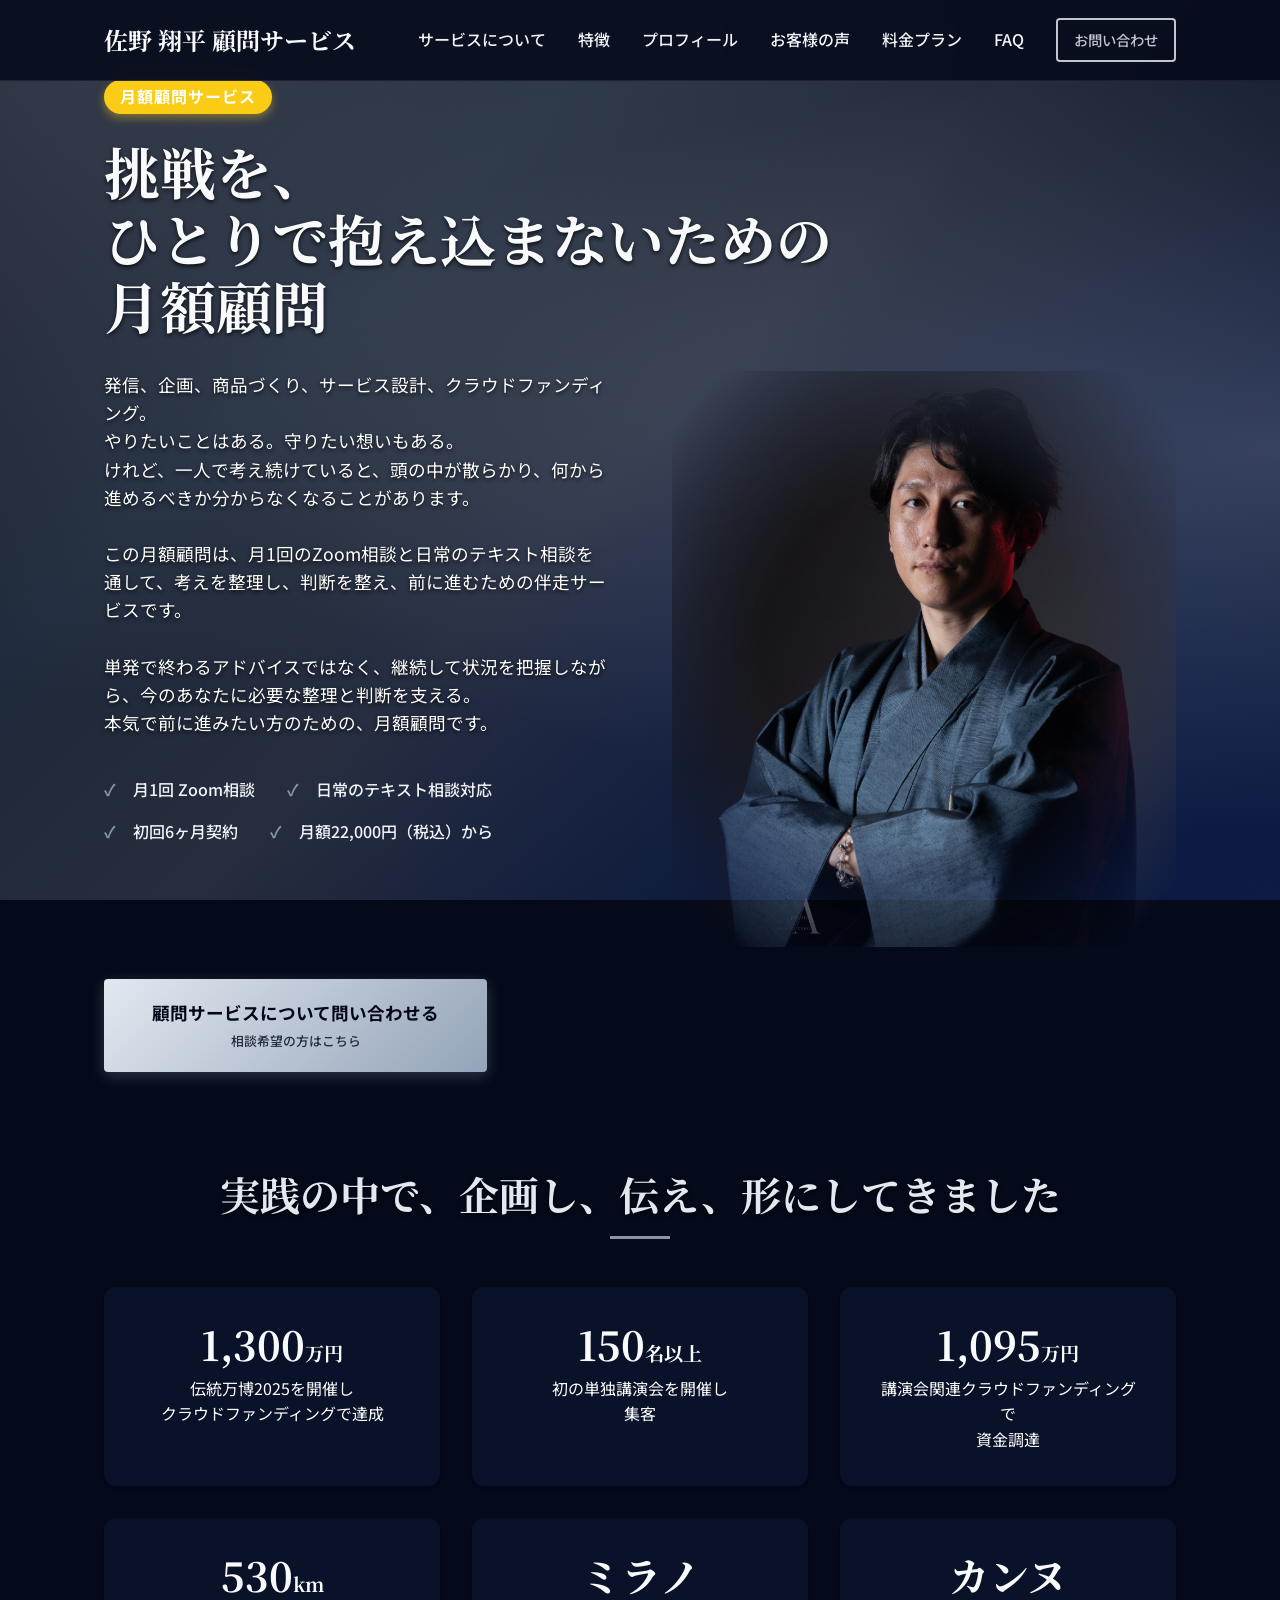
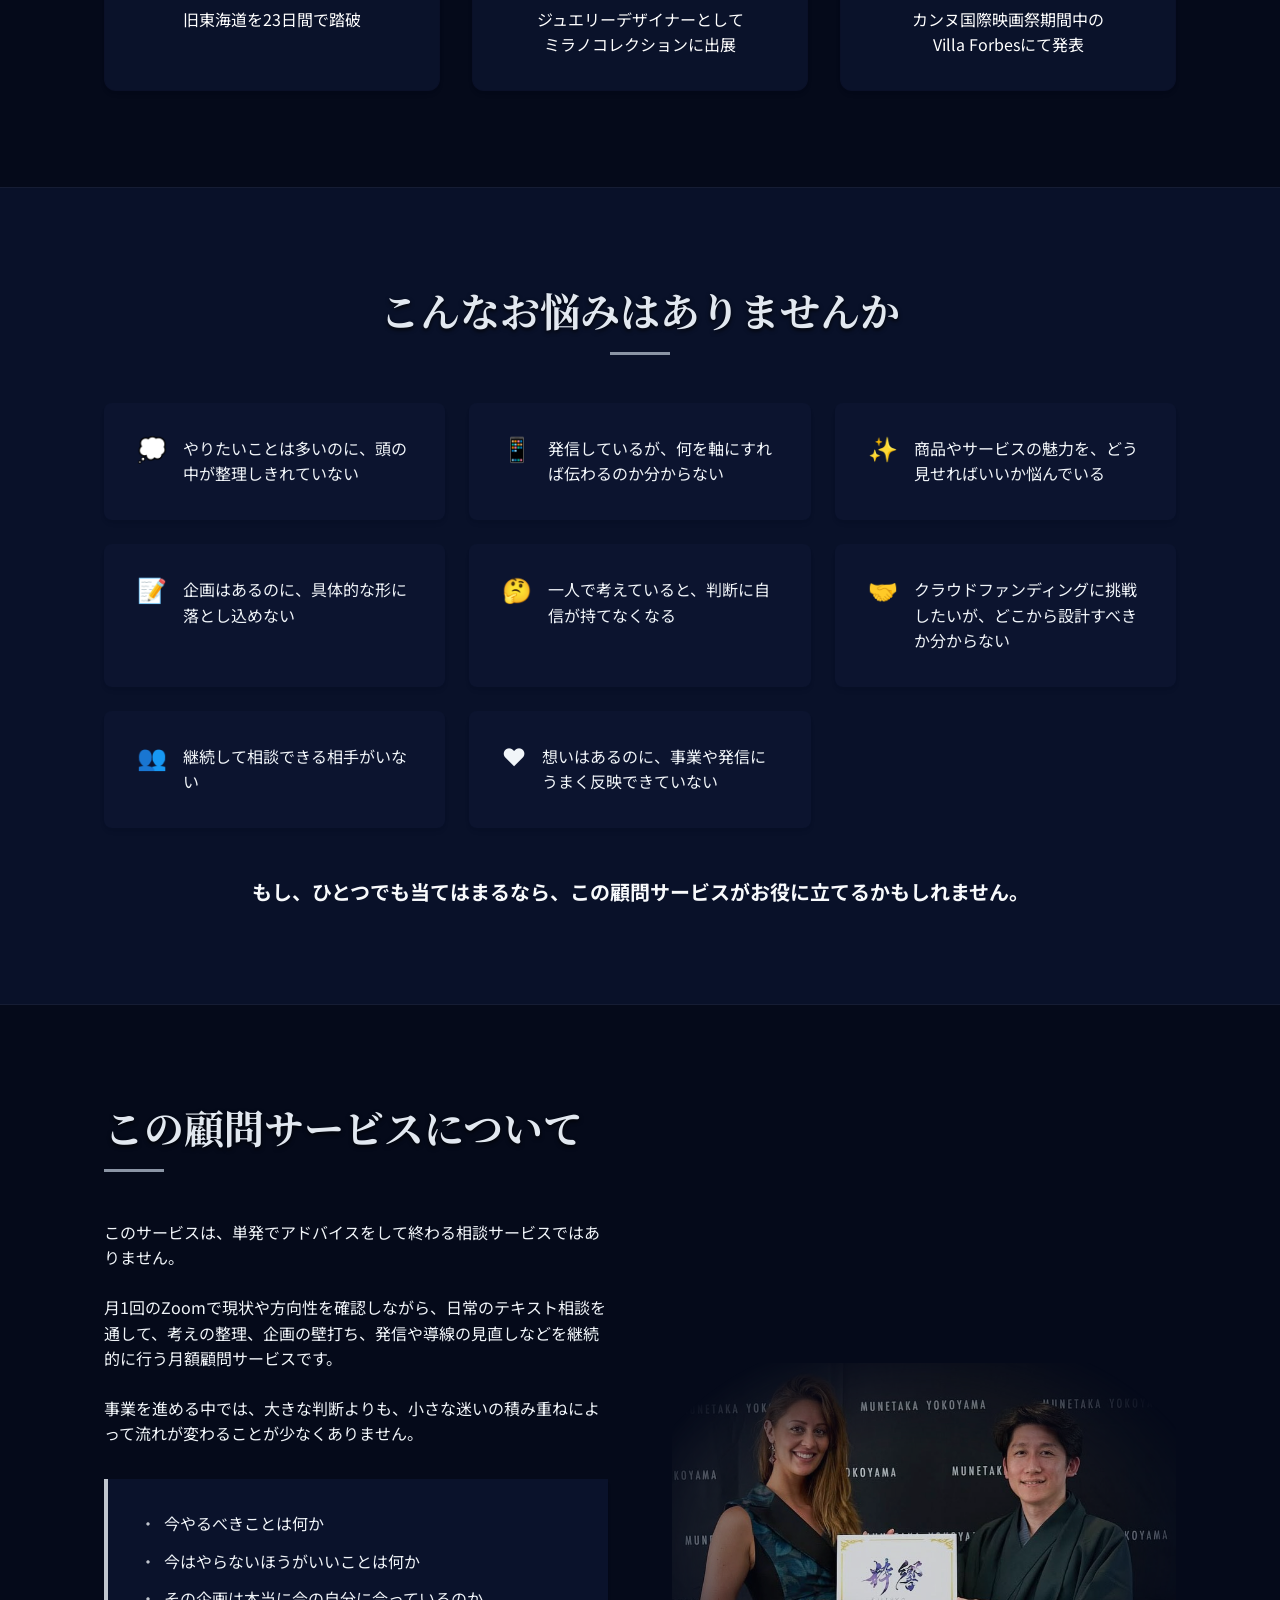
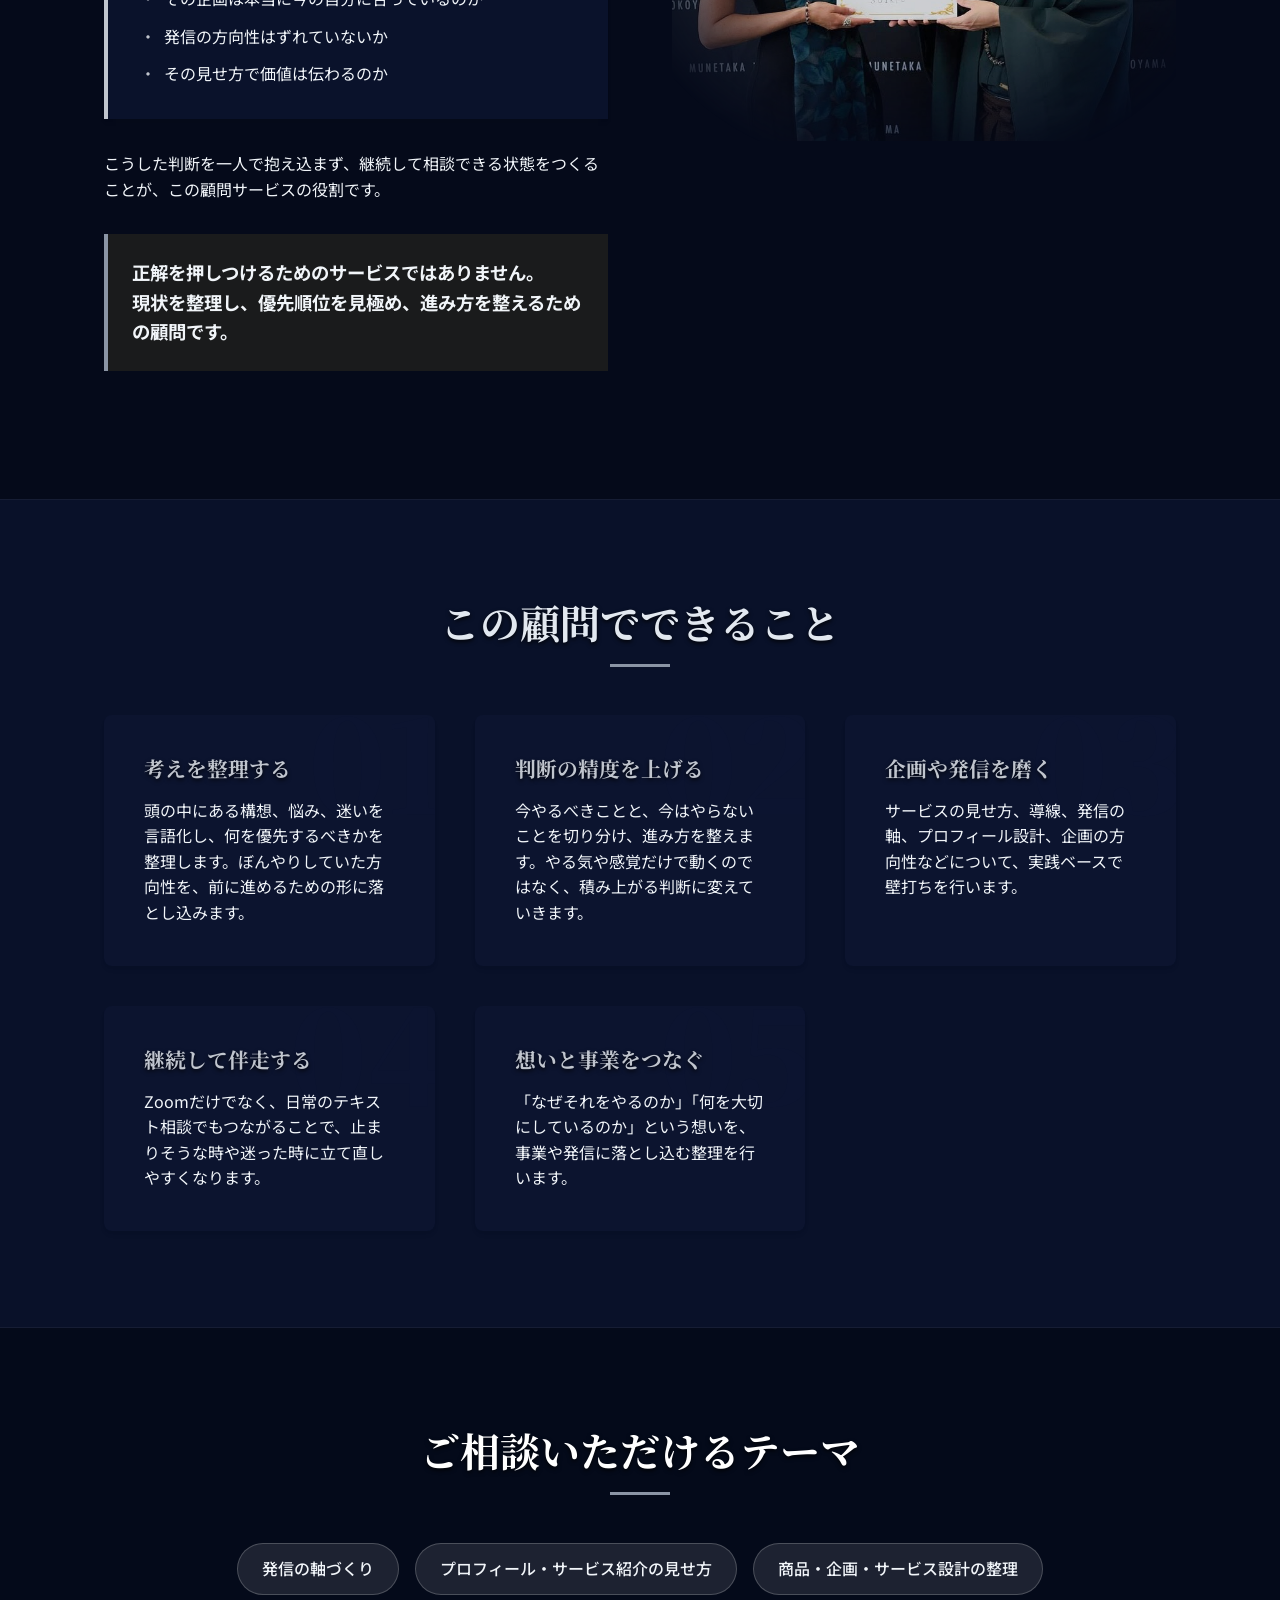
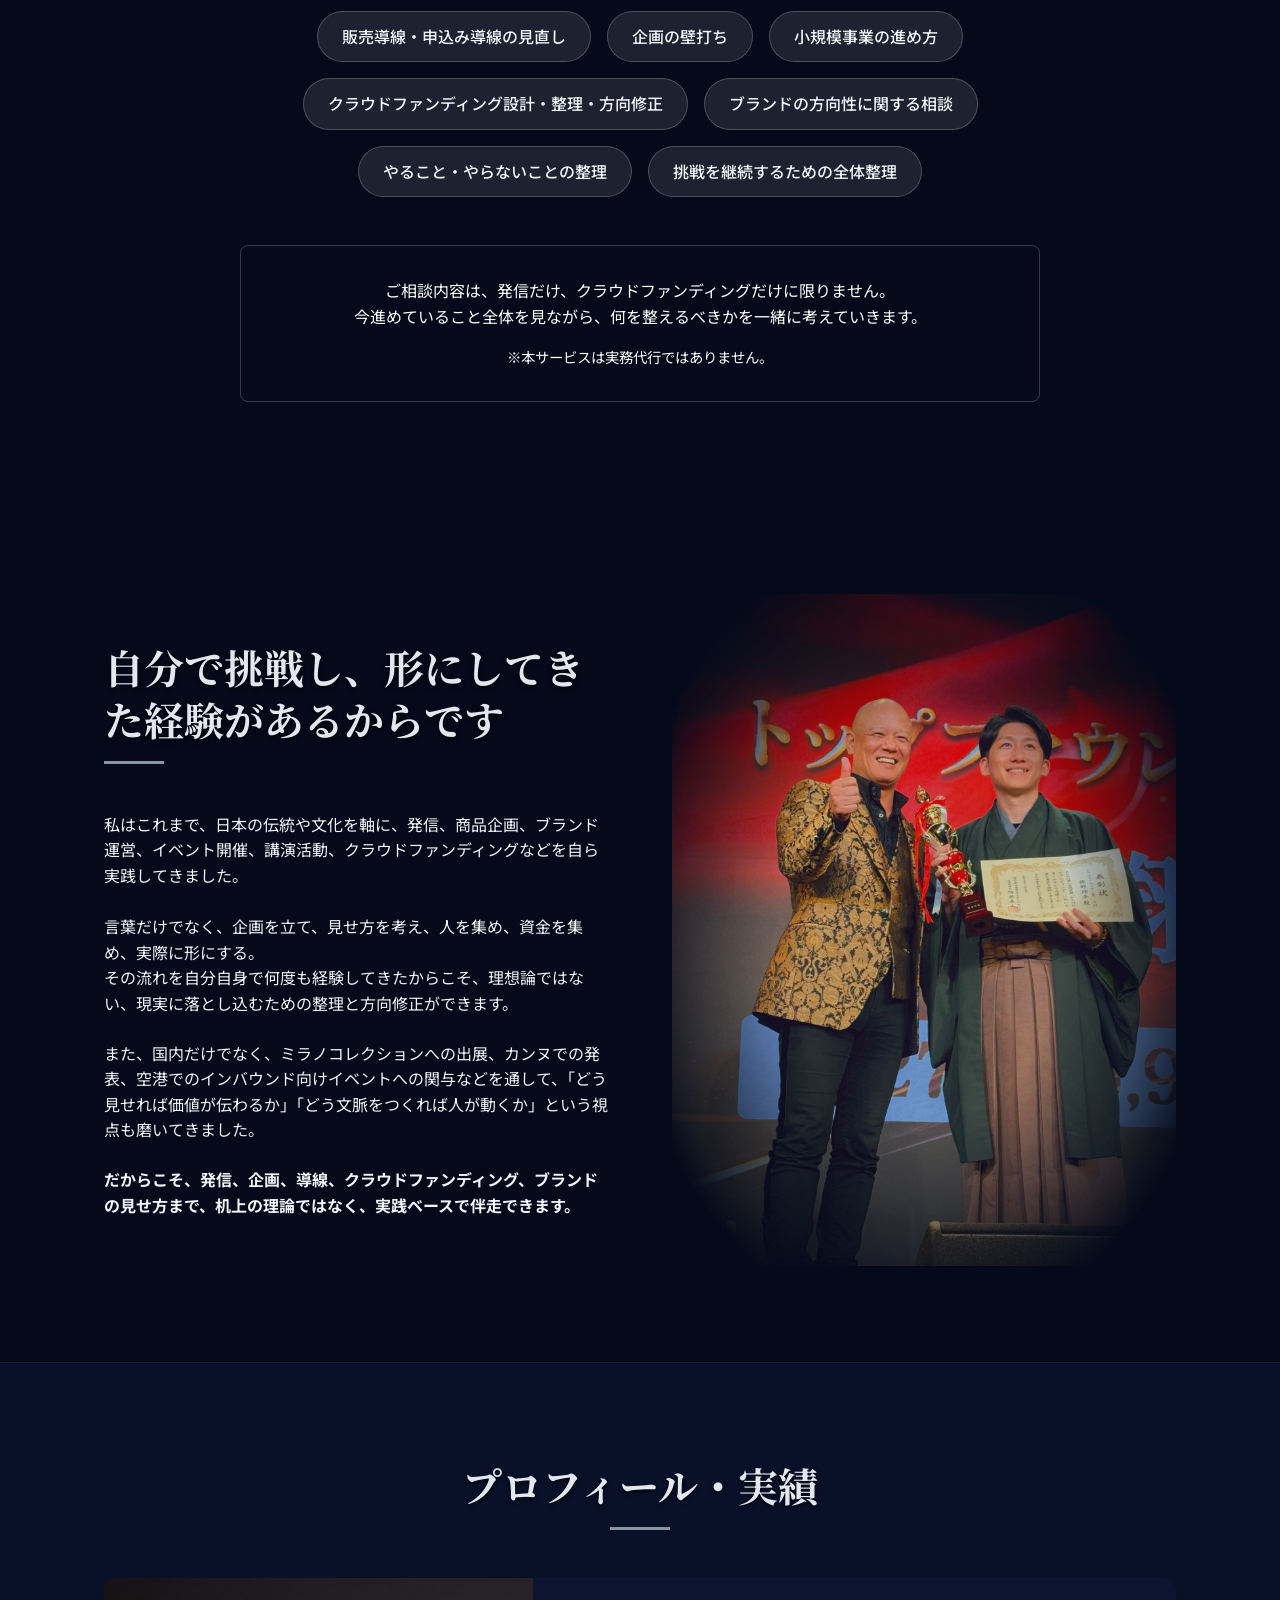
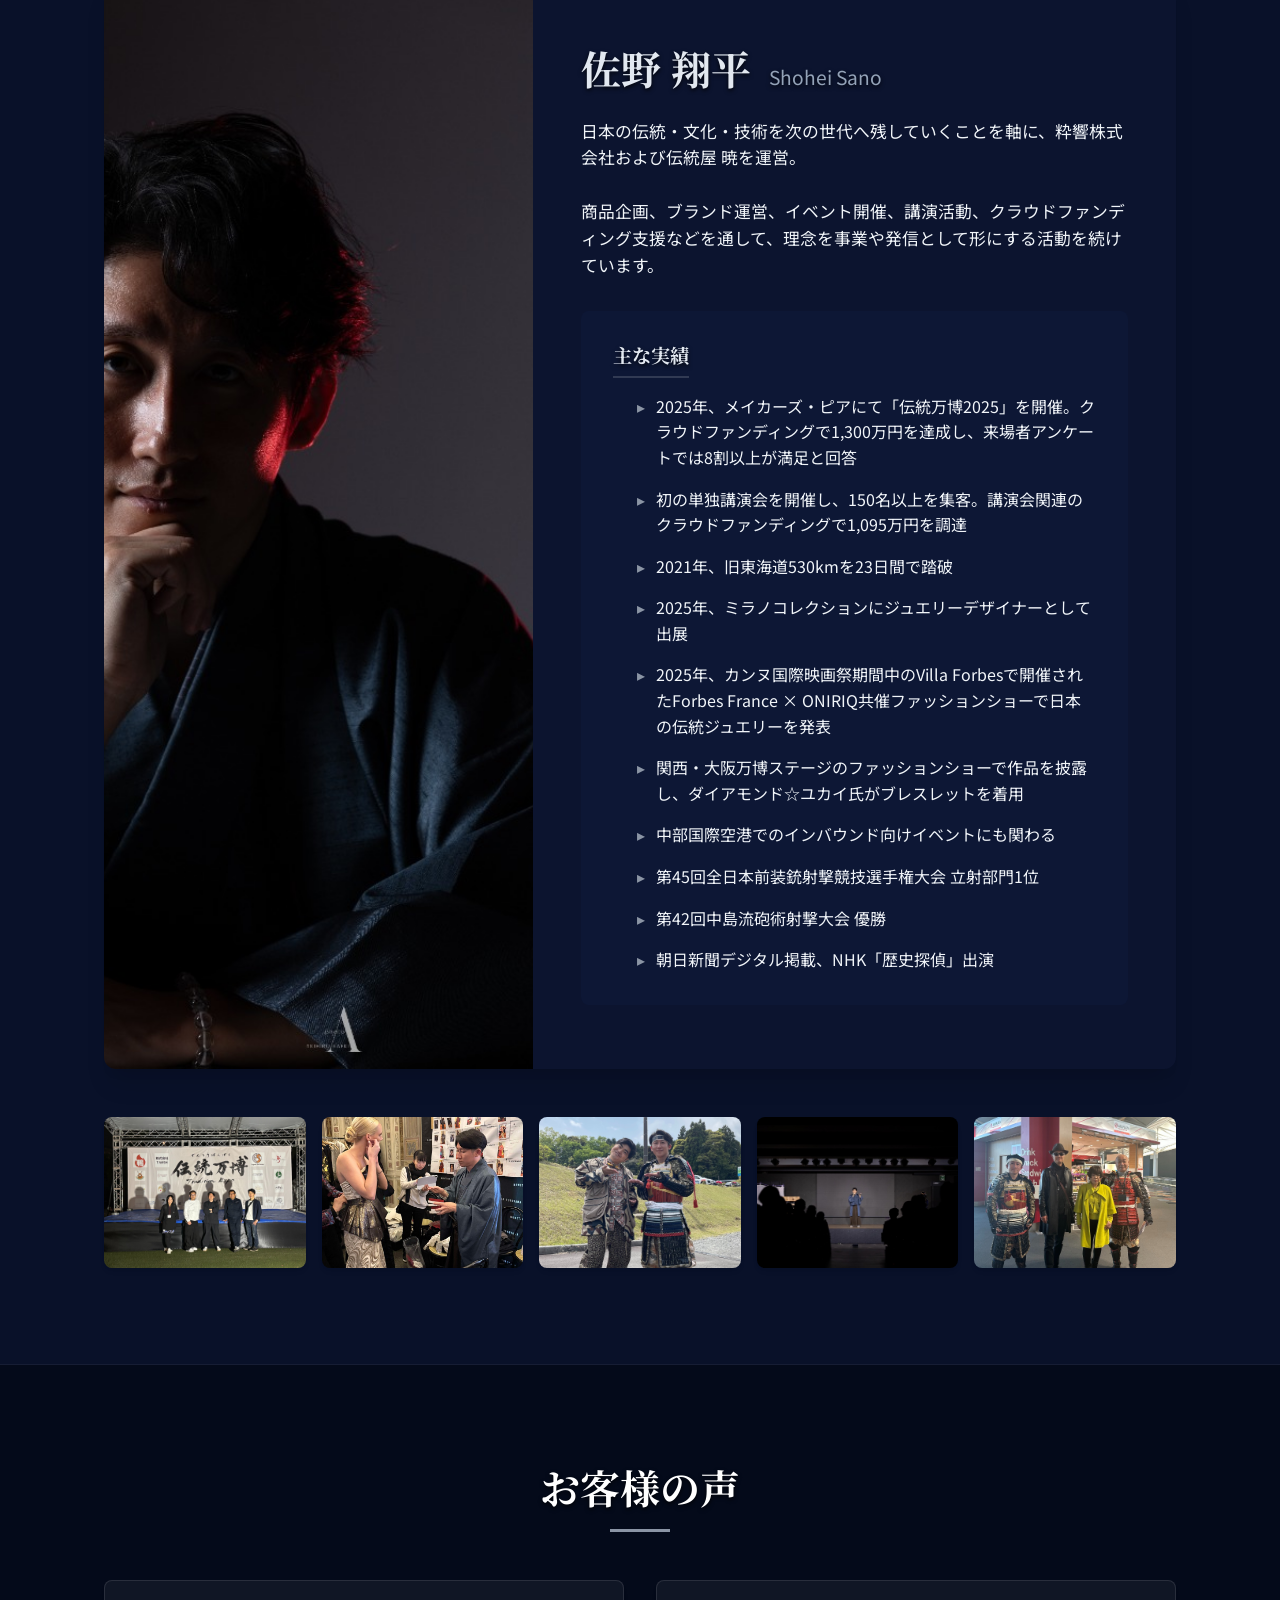
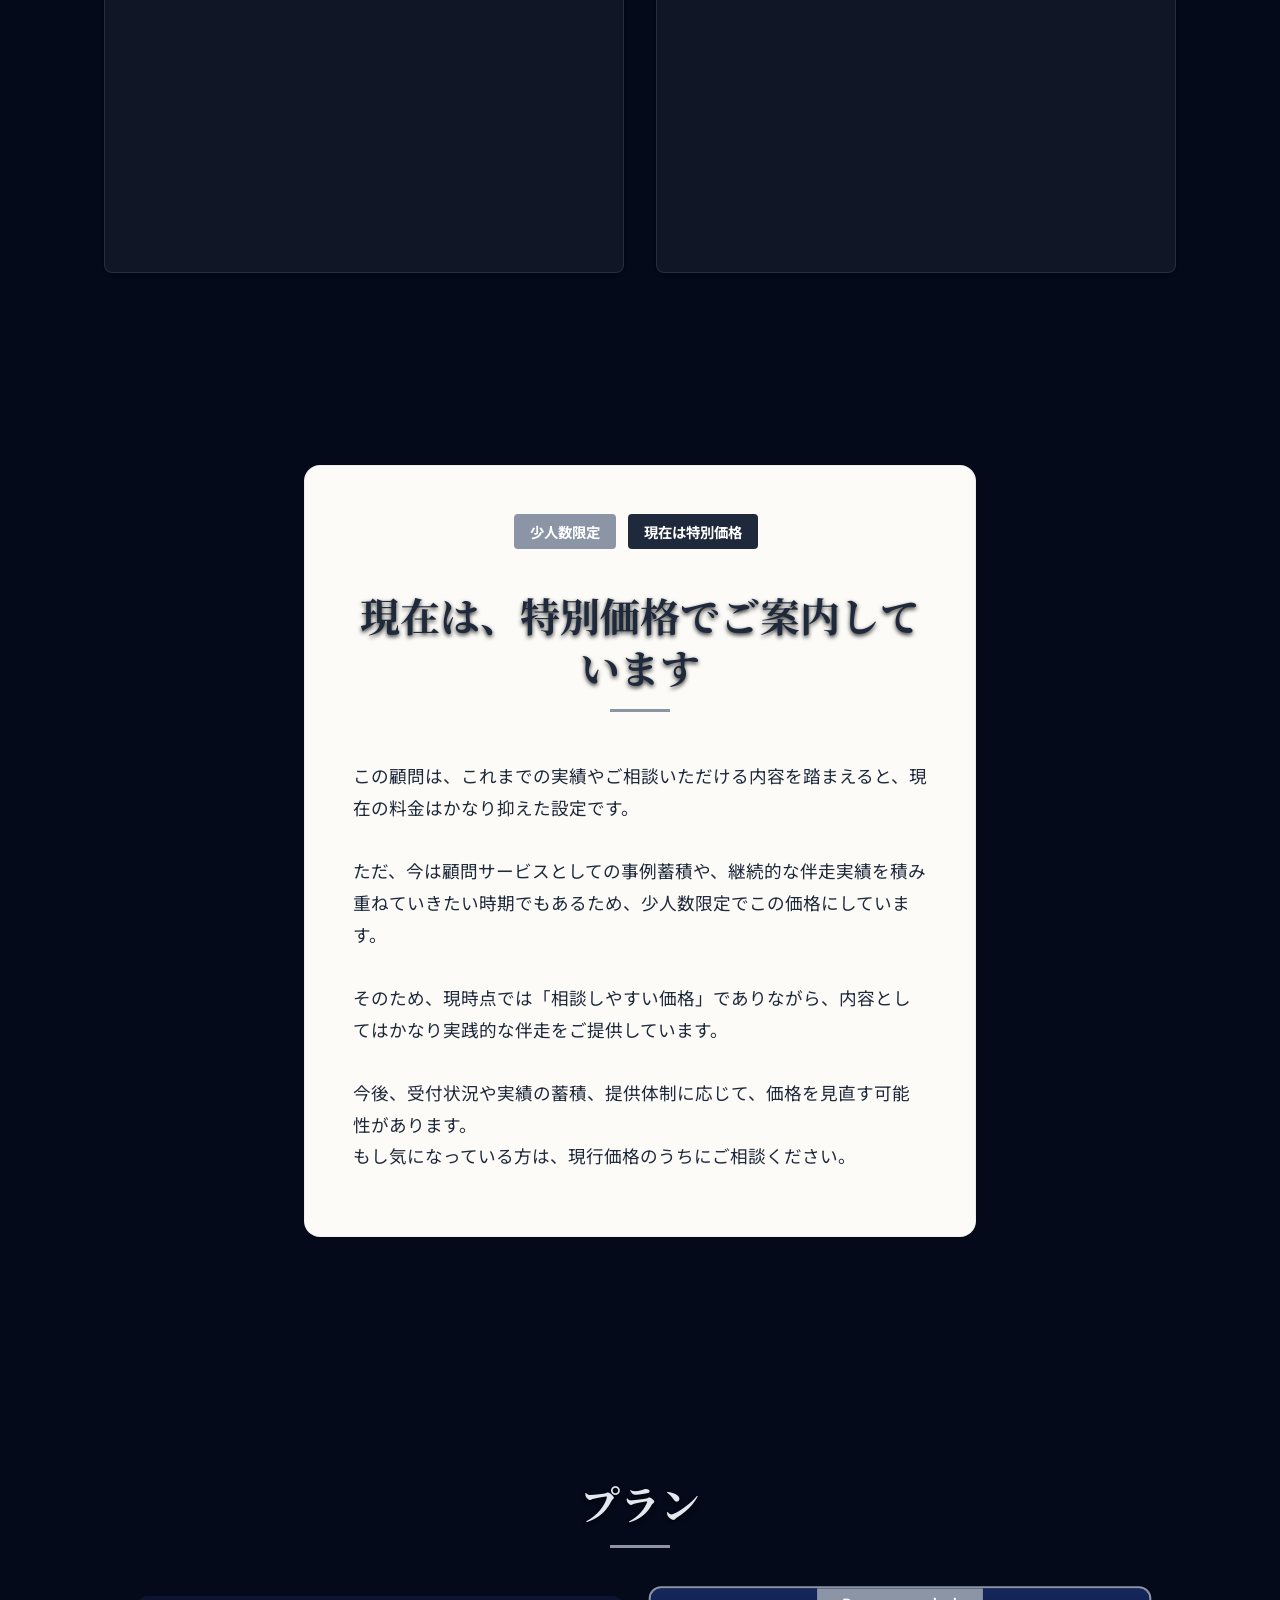
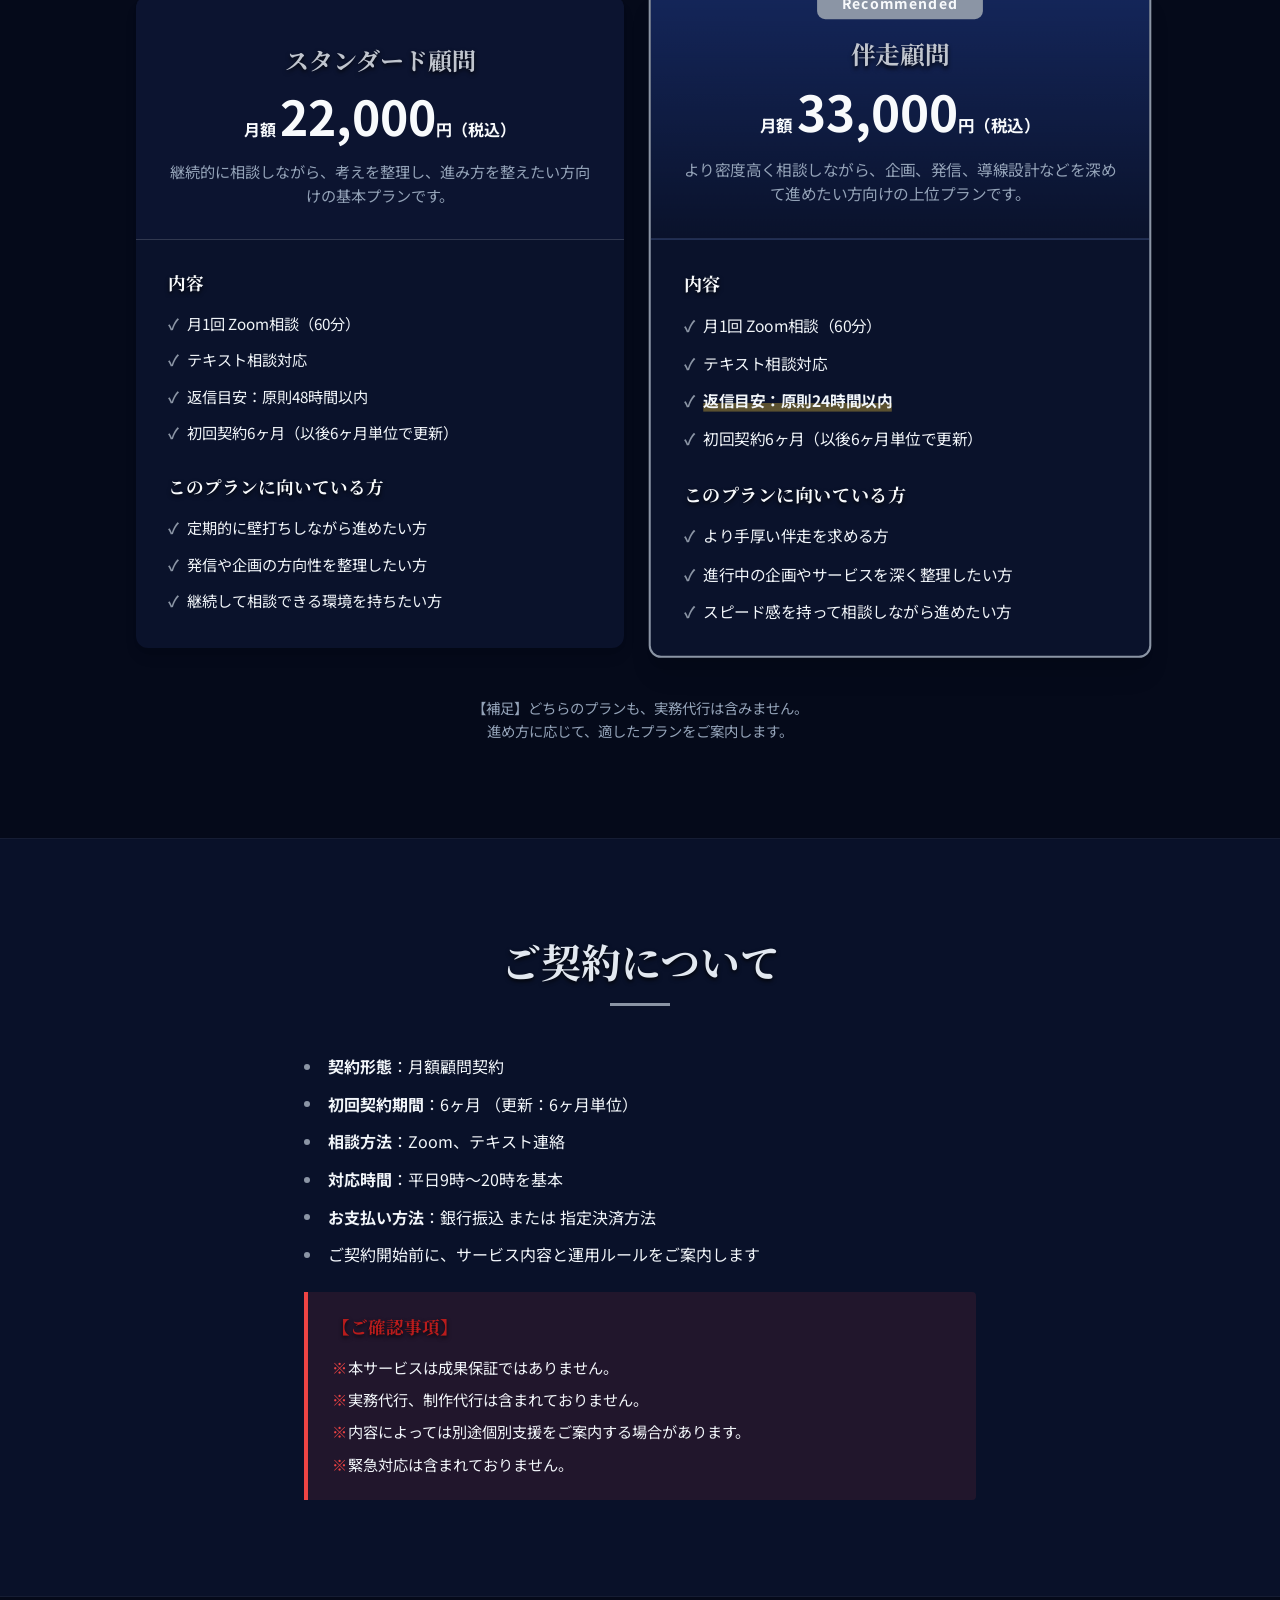
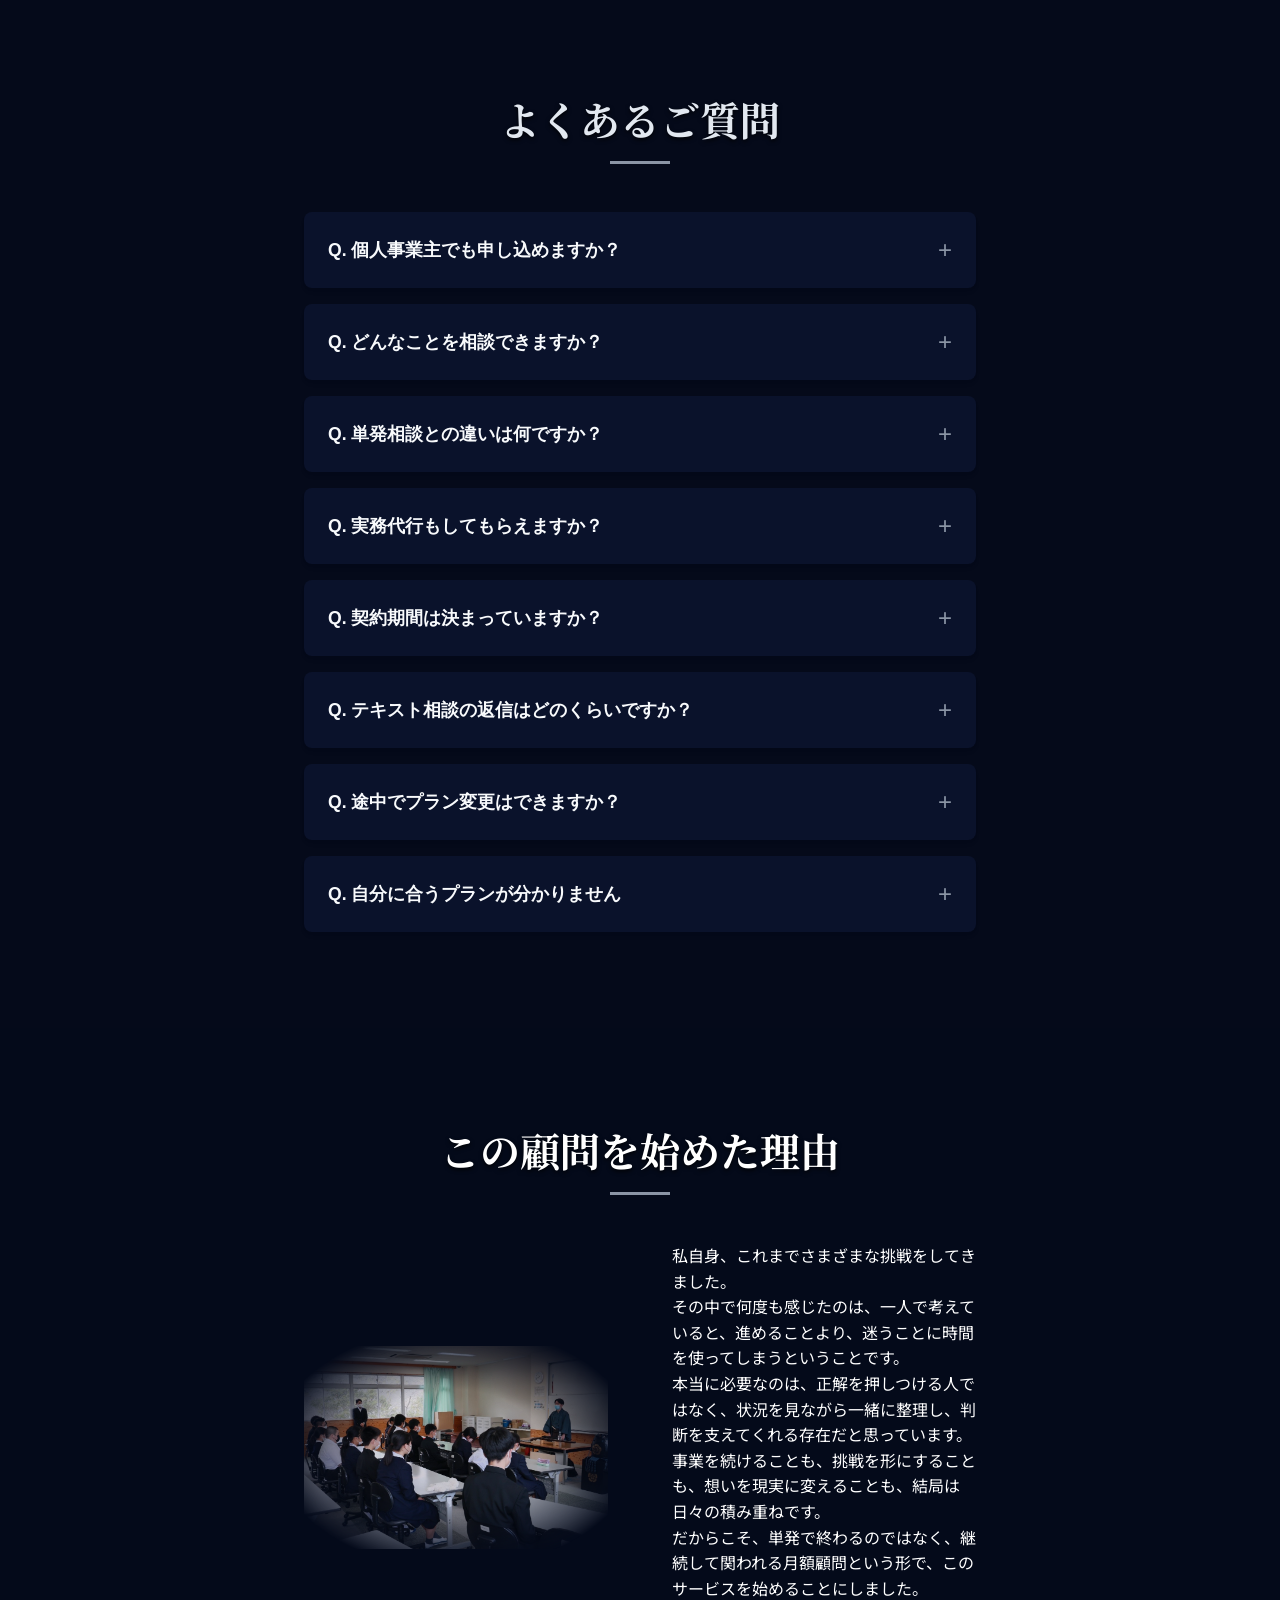
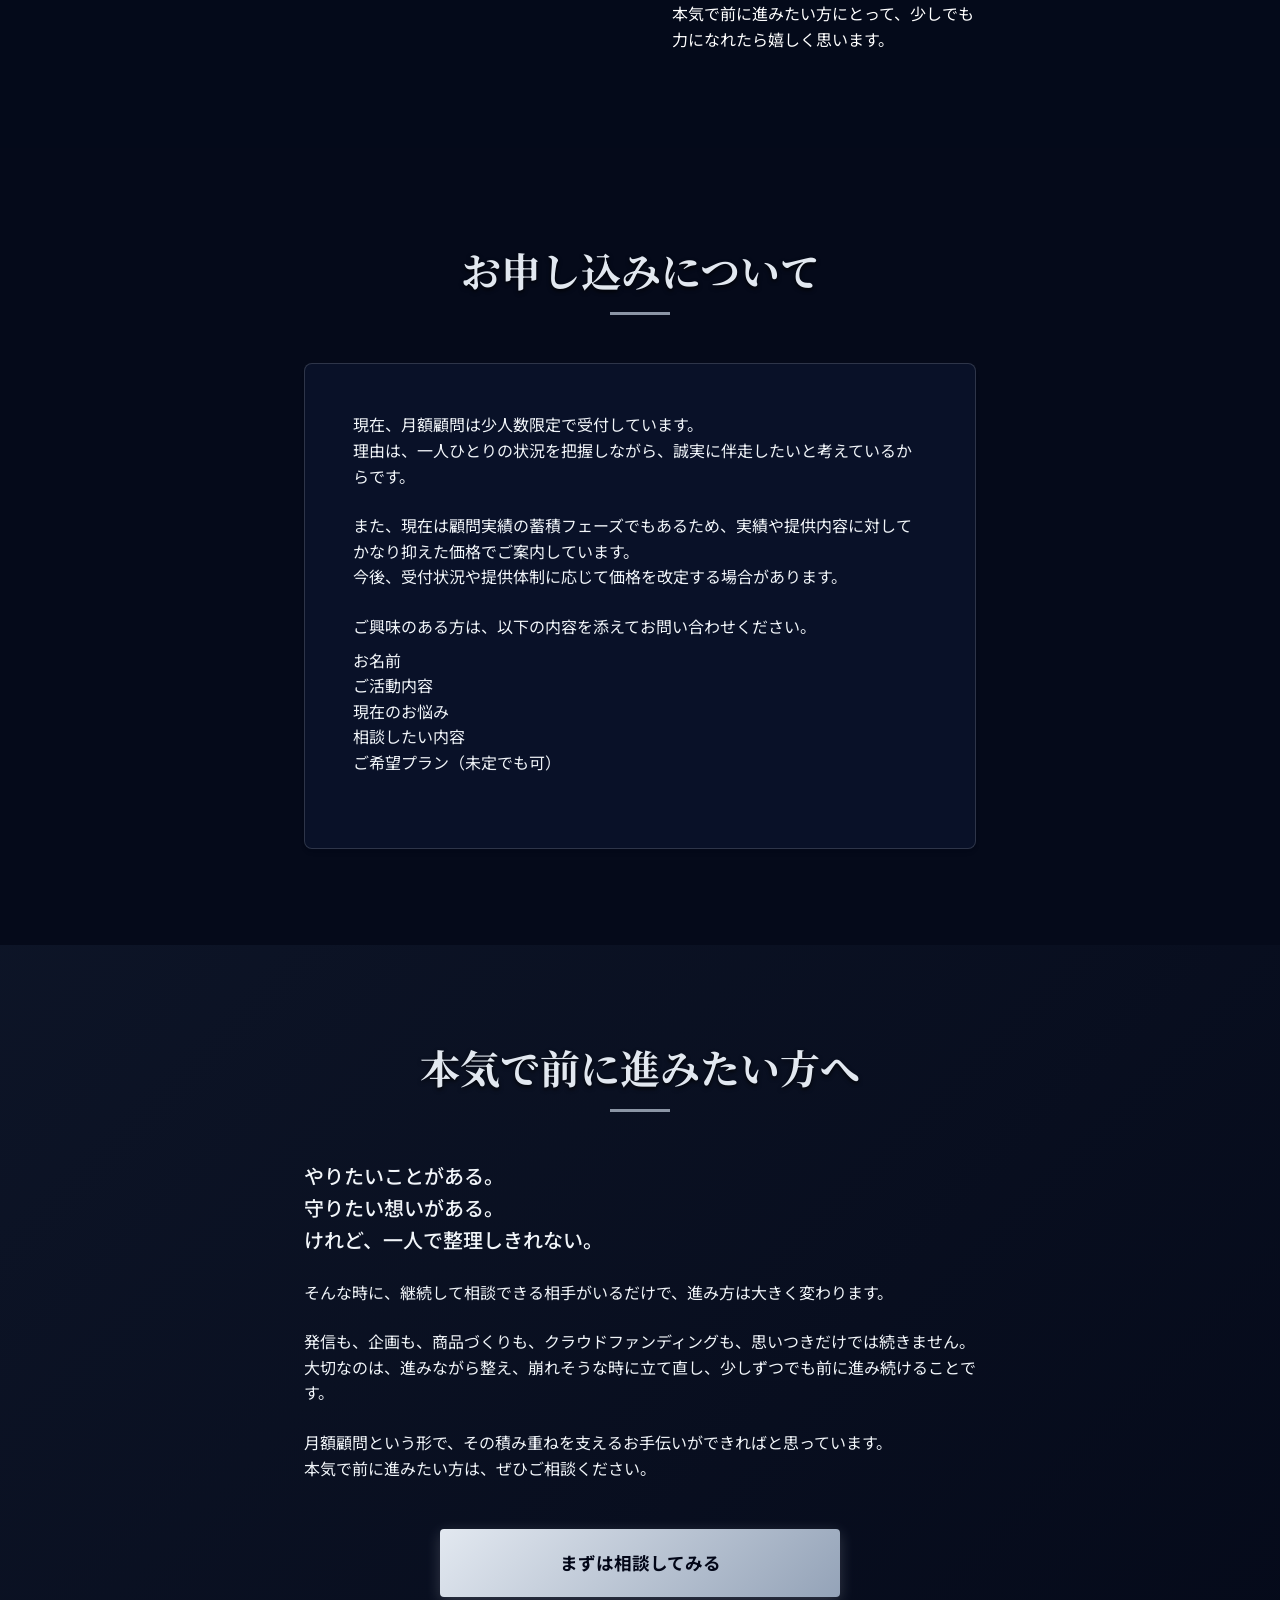
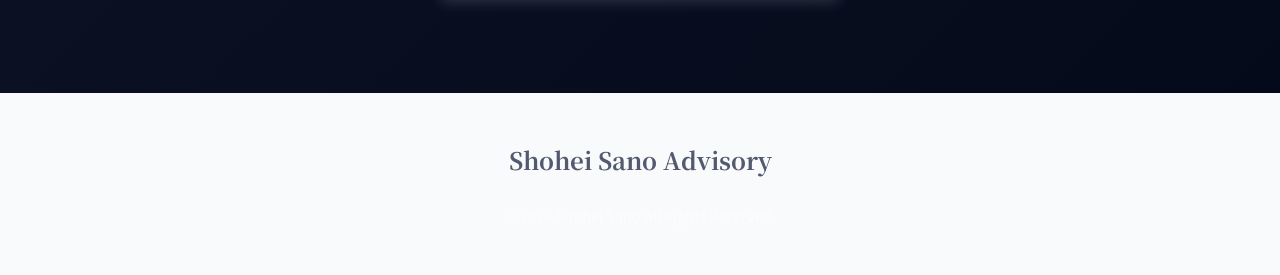
==== commit af6925f1: "YouTubeへの動画移行およびindexファイルの更新" ====
--- a/index2.html
+++ b/index2.html
@@ -22,7 +22,9 @@
                 <a href="#about" class="nav-link">サービスについて</a>
                 <a href="#features" class="nav-link">特徴</a>
                 <a href="#profile" class="nav-link">プロフィール</a>
+                <a href="#testimonials" class="nav-link">お客様の声</a>
                 <a href="#plans" class="nav-link">料金プラン</a>
+                <a href="#faq" class="nav-link">FAQ</a>
                 <a href="#contact" class="btn btn-sm btn-outline">お問い合わせ</a>
             </nav>
             <div class="mobile-menu-btn" id="mobile-menu-btn">
@@ -327,6 +329,29 @@
             </div>
         </section>
 
+        <!-- Client Testimonials -->
+        <section id="testimonials" class="testimonials section-padding bg-dark text-white">
+            <div class="container container-sm">
+                <div class="section-header text-center">
+                    <h2 class="section-title">お客様の声</h2>
+                    <div class="title-line mx-auto"></div>
+                </div>
+            </div>
+            <div class="container">    
+                <div class="video-grid">
+                    <!-- Client 1 (Genkiさん) -->
+                    <div class="video-card" style="aspect-ratio: 16/9;">
+                        <iframe class="w-100 h-100 rounded shadow-sm" src="https://www.youtube.com/embed/5LgU85bFla8" title="YouTube video player" frameborder="0" allow="accelerometer; autoplay; clipboard-write; encrypted-media; gyroscope; picture-in-picture; web-share" referrerpolicy="strict-origin-when-cross-origin" allowfullscreen></iframe>
+                    </div>
+
+                    <!-- Client 2 (Hikaruさん) -->
+                    <div class="video-card" style="aspect-ratio: 16/9;">
+                        <iframe class="w-100 h-100 rounded shadow-sm" src="https://www.youtube.com/embed/2arol-thTgc" title="YouTube video player" frameborder="0" allow="accelerometer; autoplay; clipboard-write; encrypted-media; gyroscope; picture-in-picture; web-share" referrerpolicy="strict-origin-when-cross-origin" allowfullscreen></iframe>
+                    </div>
+                </div>
+            </div>
+        </section>
+
         <!-- 9. Special Pricing Intro -->
         <section class="special-pricing section-padding pb-0">
             <div class="container container-sm text-center">
@@ -443,7 +468,7 @@
         </section>
 
         <!-- 12. FAQ -->
-        <section class="faq section-padding">
+        <section id="faq" class="faq section-padding">
             <div class="container container-sm">
                 <div class="section-header text-center">
                     <h2 class="section-title">よくあるご質問</h2>
--- a/css/style.css
+++ b/css/style.css
@@ -1140,6 +1140,40 @@
 }
 
 
+/* Testimonials Video Grid */
+.video-grid {
+  display: grid;
+  grid-template-columns: repeat(auto-fit, minmax(280px, 1fr));
+  gap: 2rem;
+}
+.video-card {
+  background: var(--bg-light);
+  padding: 1.5rem;
+  border-radius: 8px;
+  box-shadow: var(--shadow-sm);
+  border: 1px solid rgba(255,255,255,0.1);
+  display: flex;
+  flex-direction: column;
+}
+.bg-dark .video-card {
+  background: rgba(255, 255, 255, 0.05); /* slightly lighter for contrast */
+}
+.video-title {
+  font-size: 1.1rem;
+  margin-bottom: 1rem;
+  color: var(--text-light);
+  text-align: center;
+  flex-grow: 1;
+}
+.video-card video {
+  border-radius: 8px;
+  box-shadow: var(--shadow-md);
+  margin-top: auto;
+  outline: none;
+  background: #000;
+}
+.rounded { border-radius: 8px; }
+
 /* Responsive */
 @media (max-width: 992px) {
   .split-layout {
@@ -1168,10 +1202,17 @@
     left: -100%;
     width: 100%;
     height: calc(100vh - 80px);
-    background: rgba(255, 255, 255, 0.98);
+    background: rgba(13, 22, 51, 0.98); /* Deep Navy matching the site theme */
     flex-direction: column;
     justify-content: center;
     transition: var(--transition);
+    z-index: 1001;
+  }
+  
+  .header-nav .nav-link {
+    color: var(--text-light); /* Enforce white text */
+    font-size: 1.25rem;
+    padding: 1rem 0;
   }
   
   .header-nav.active {
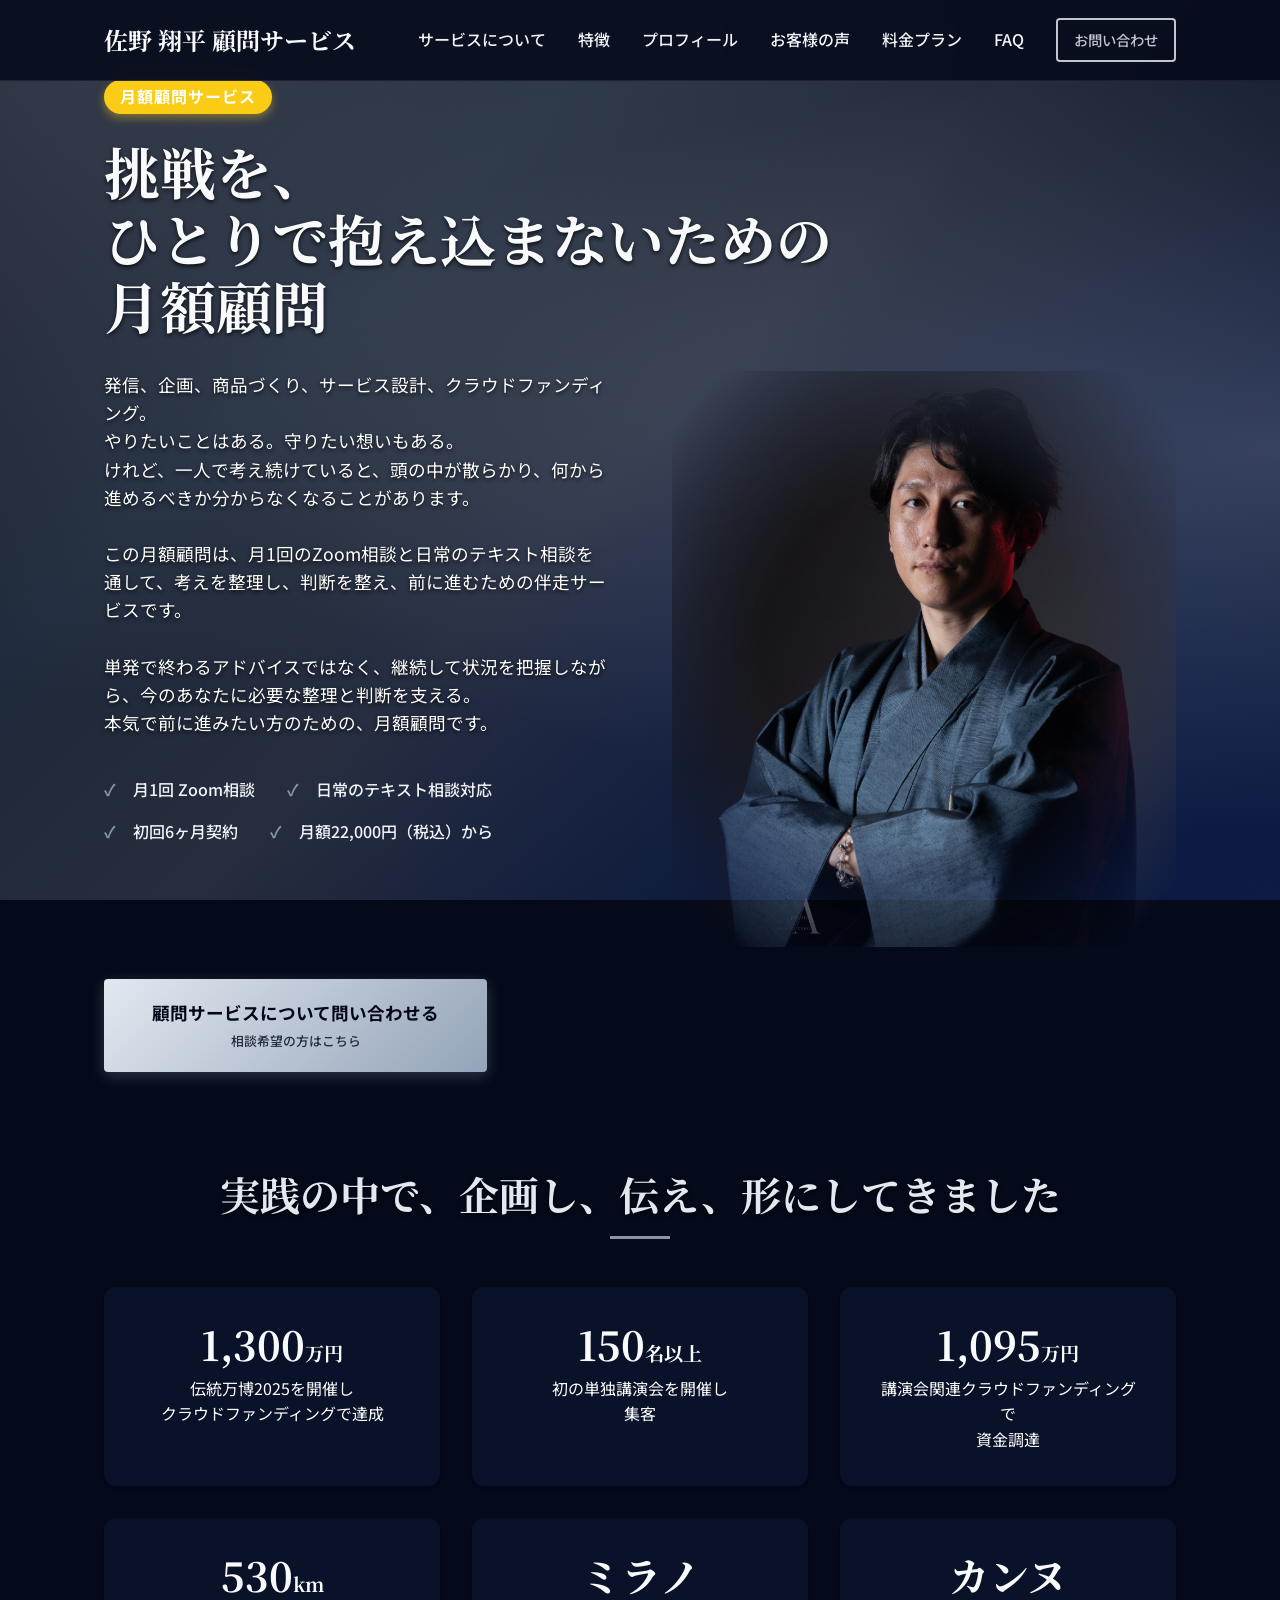
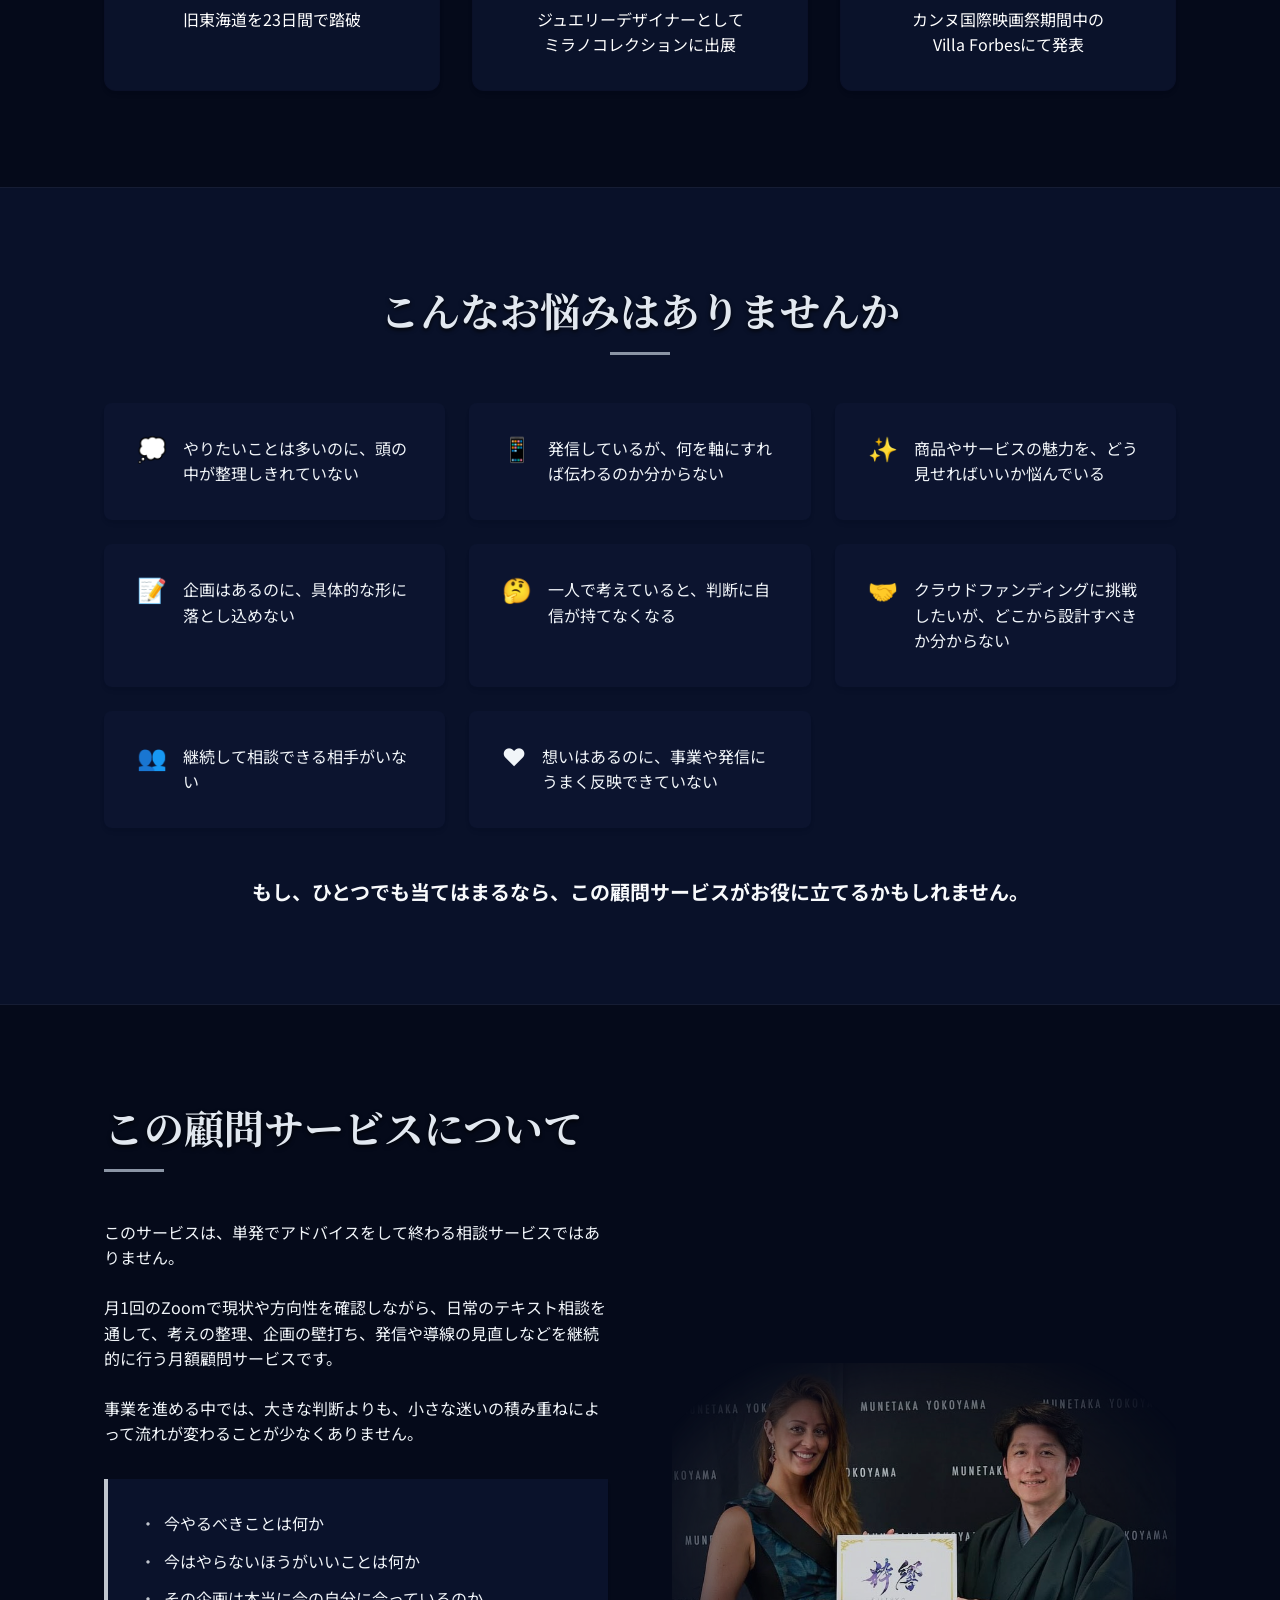
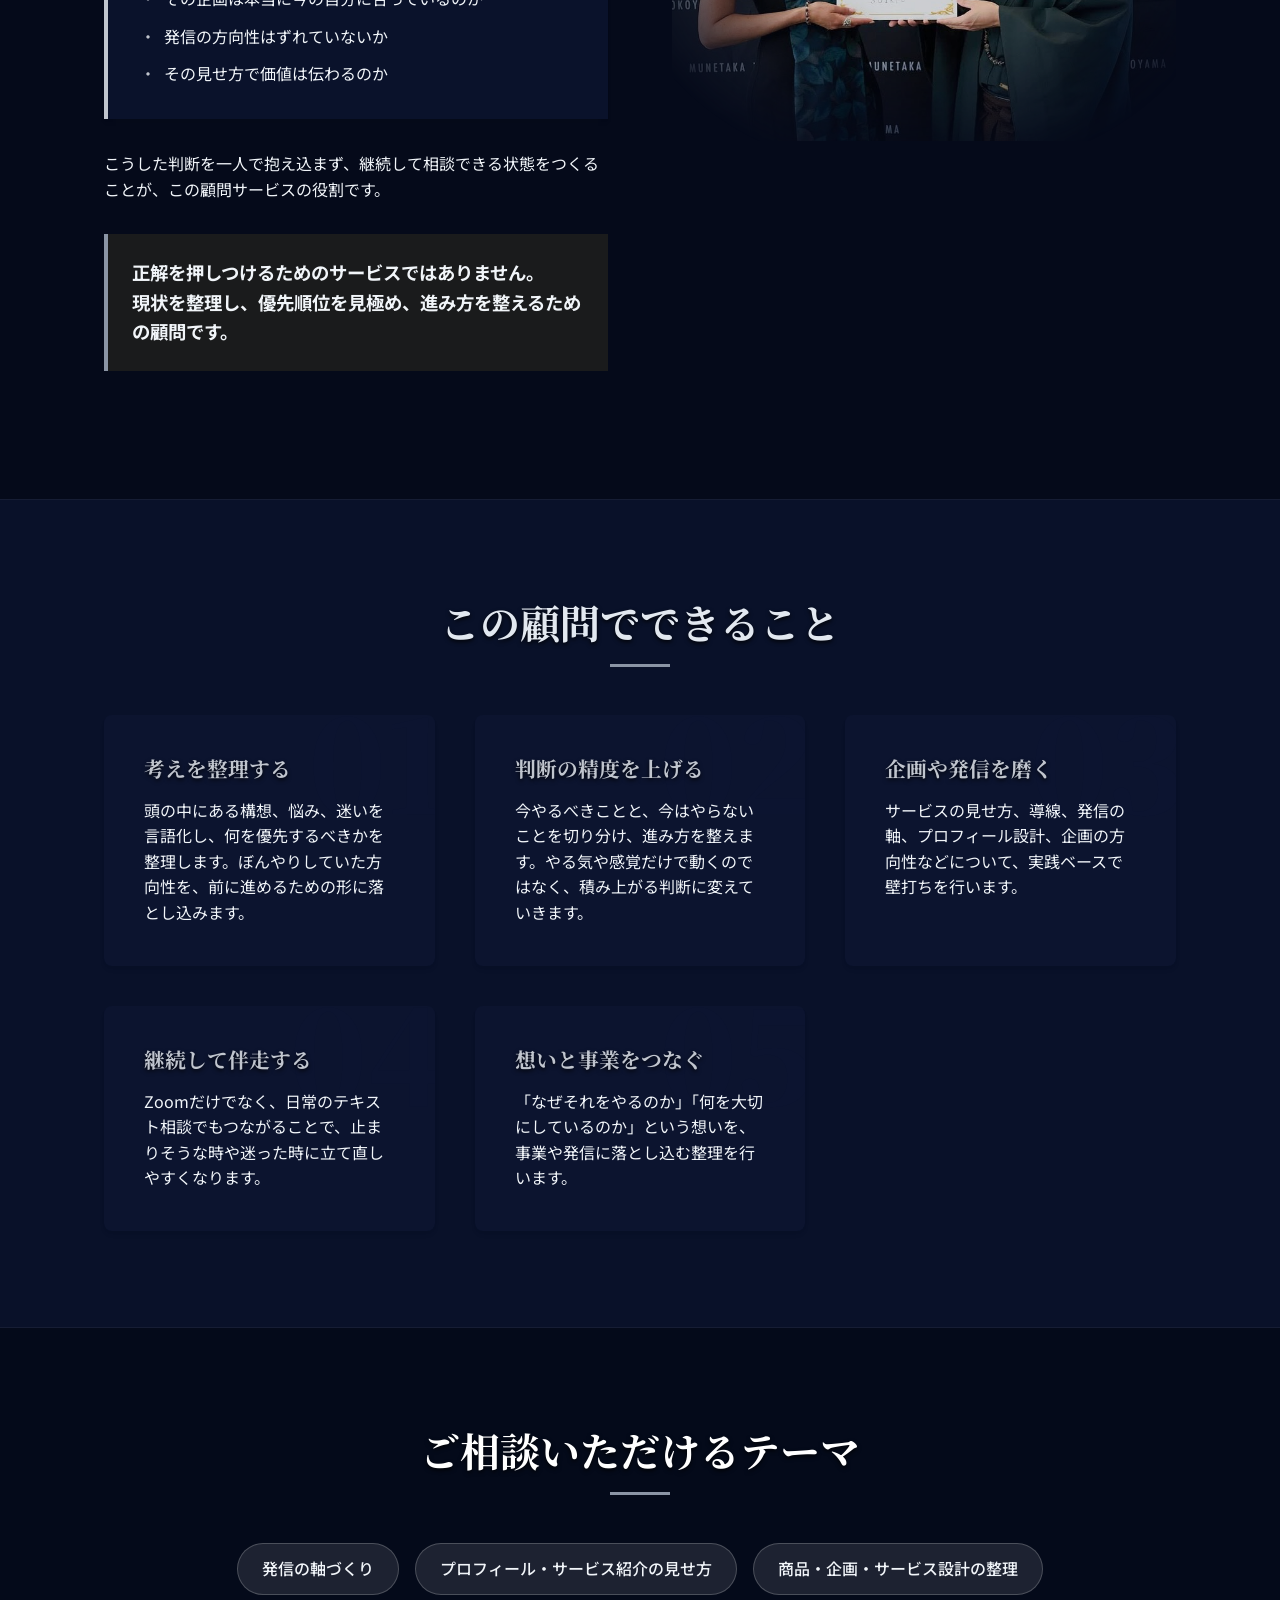
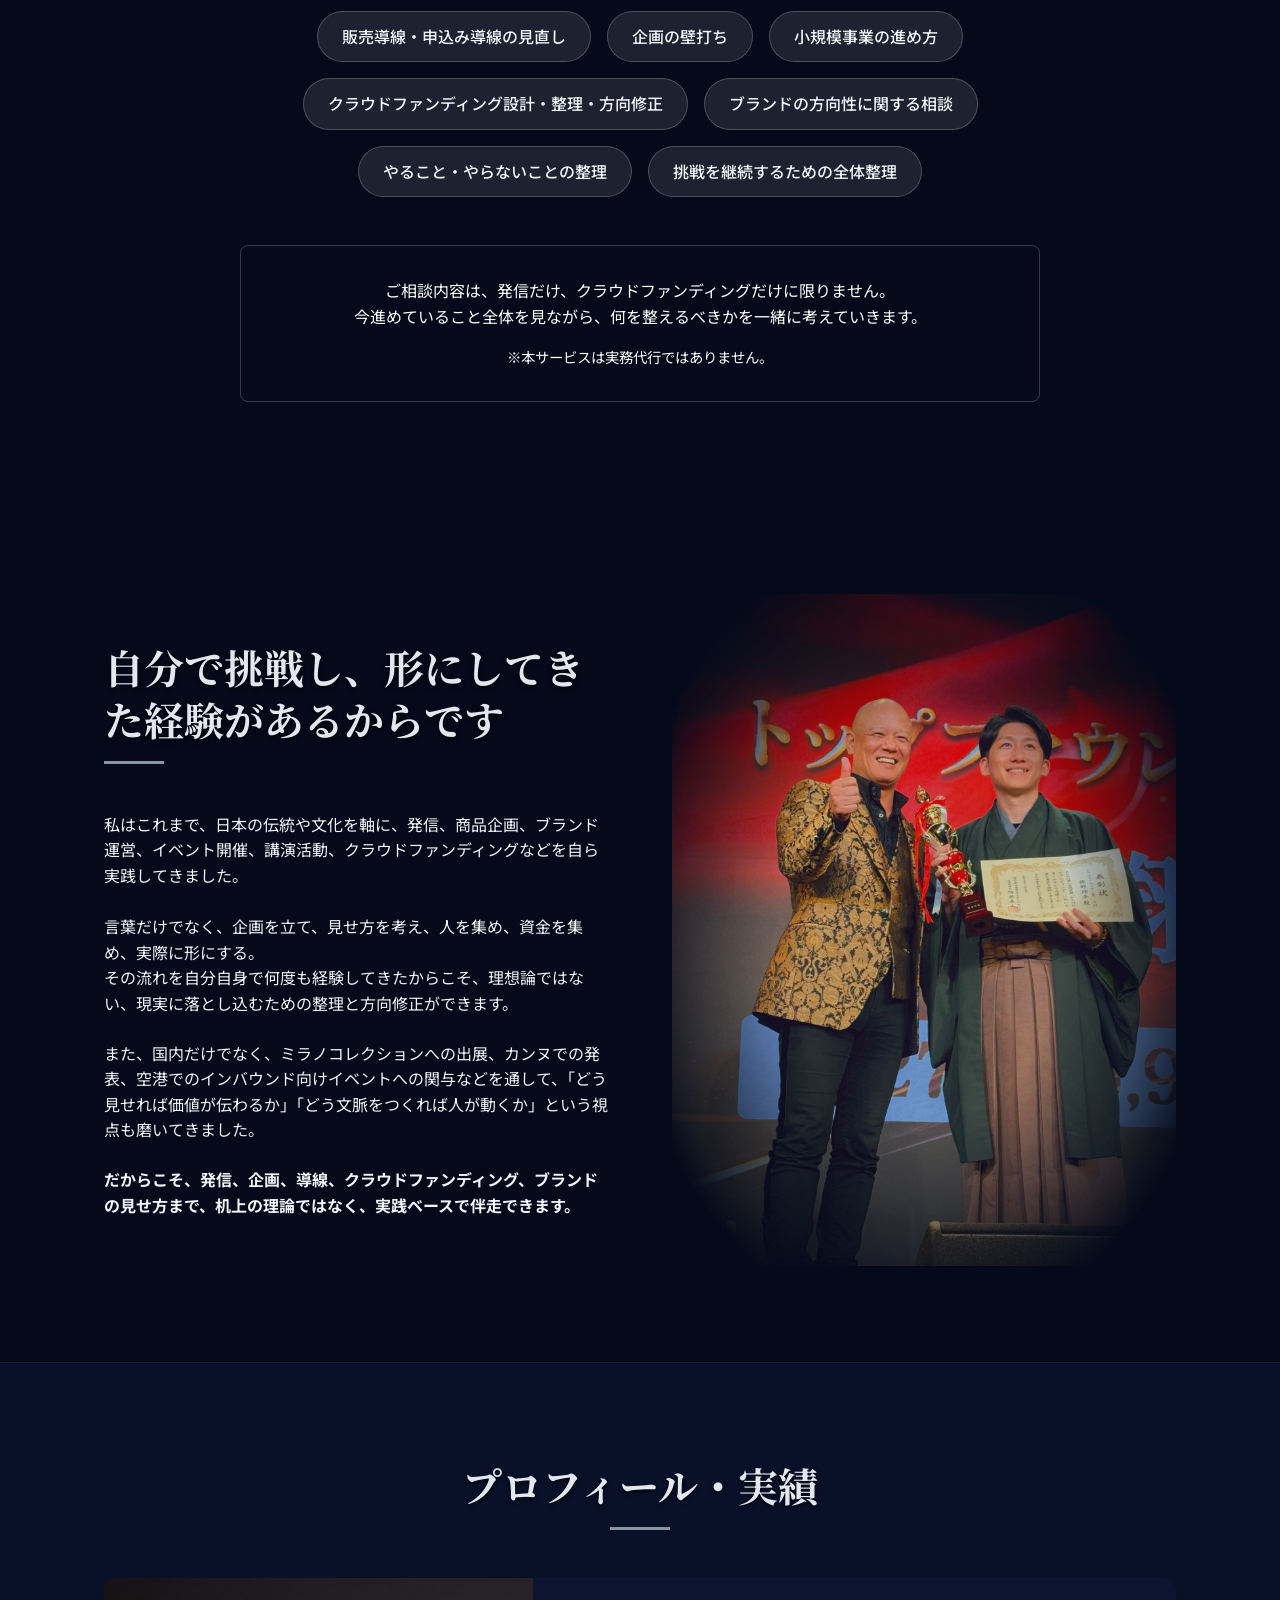
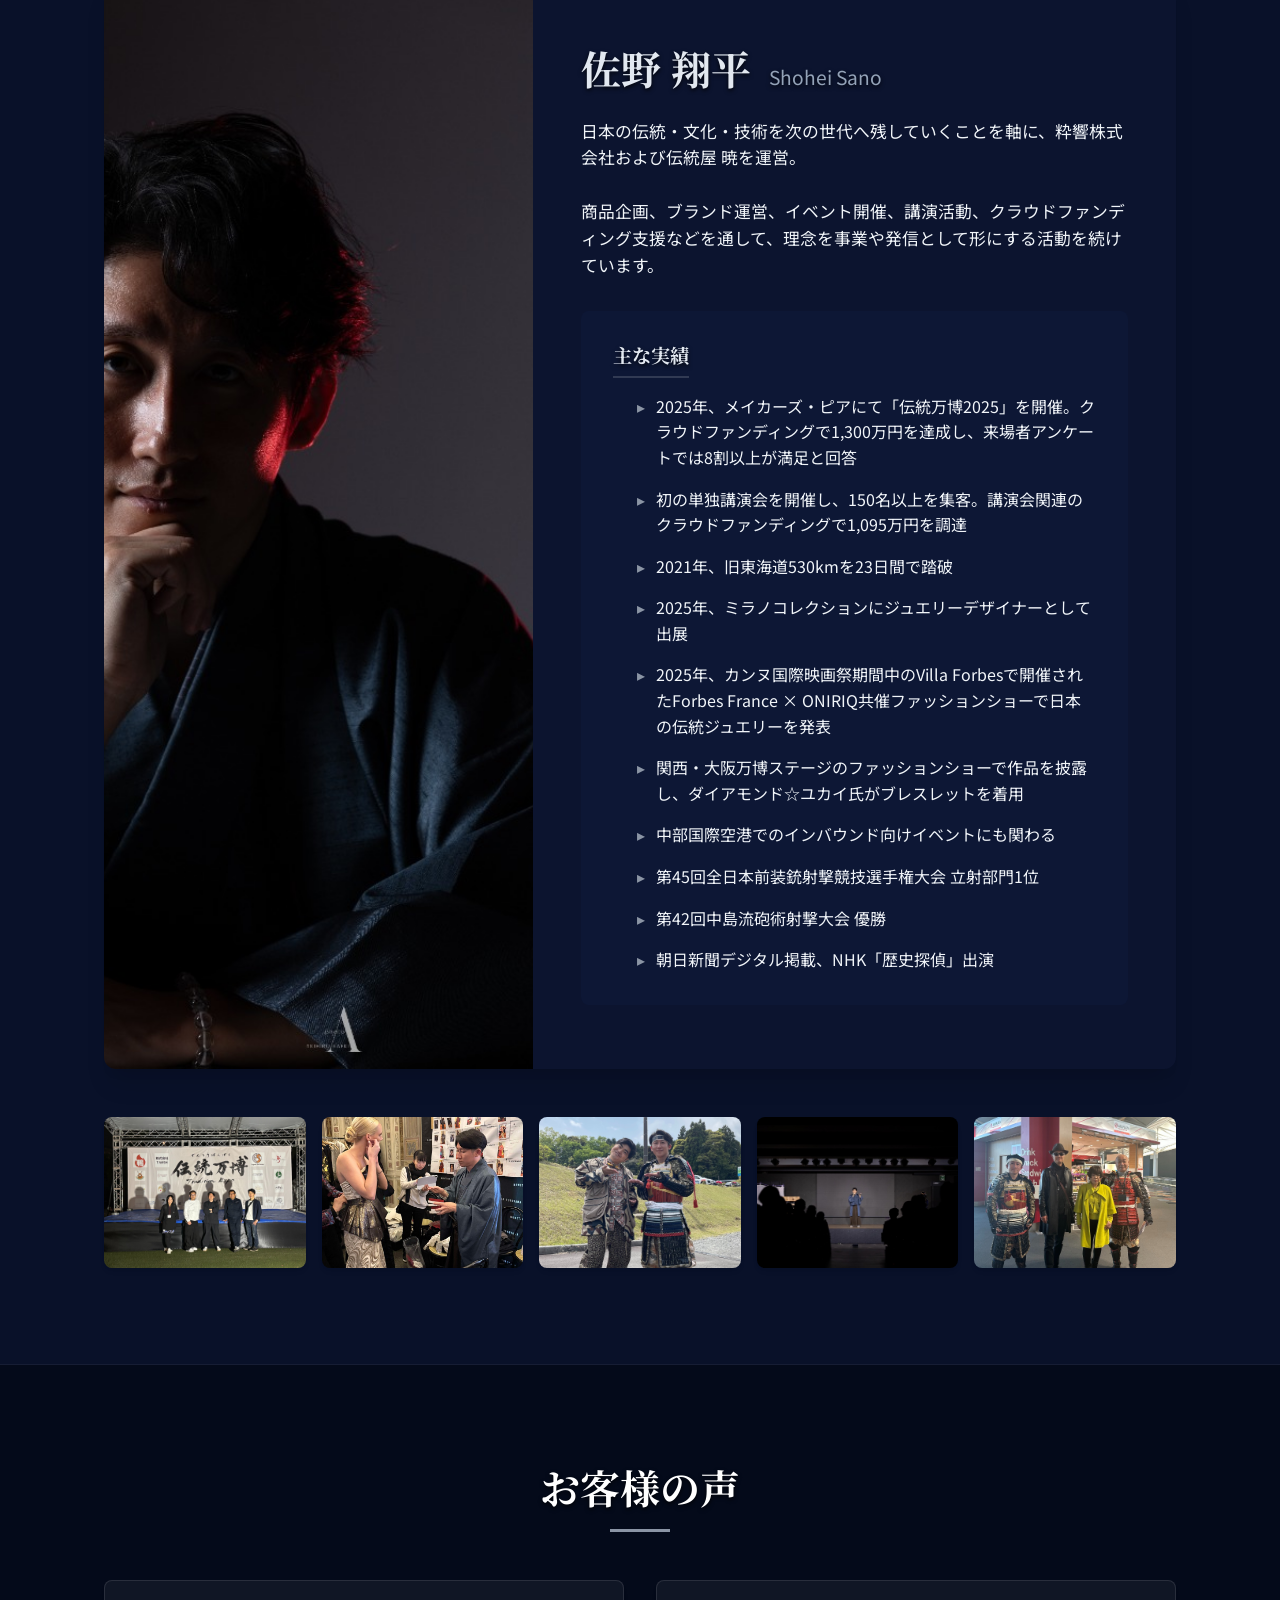
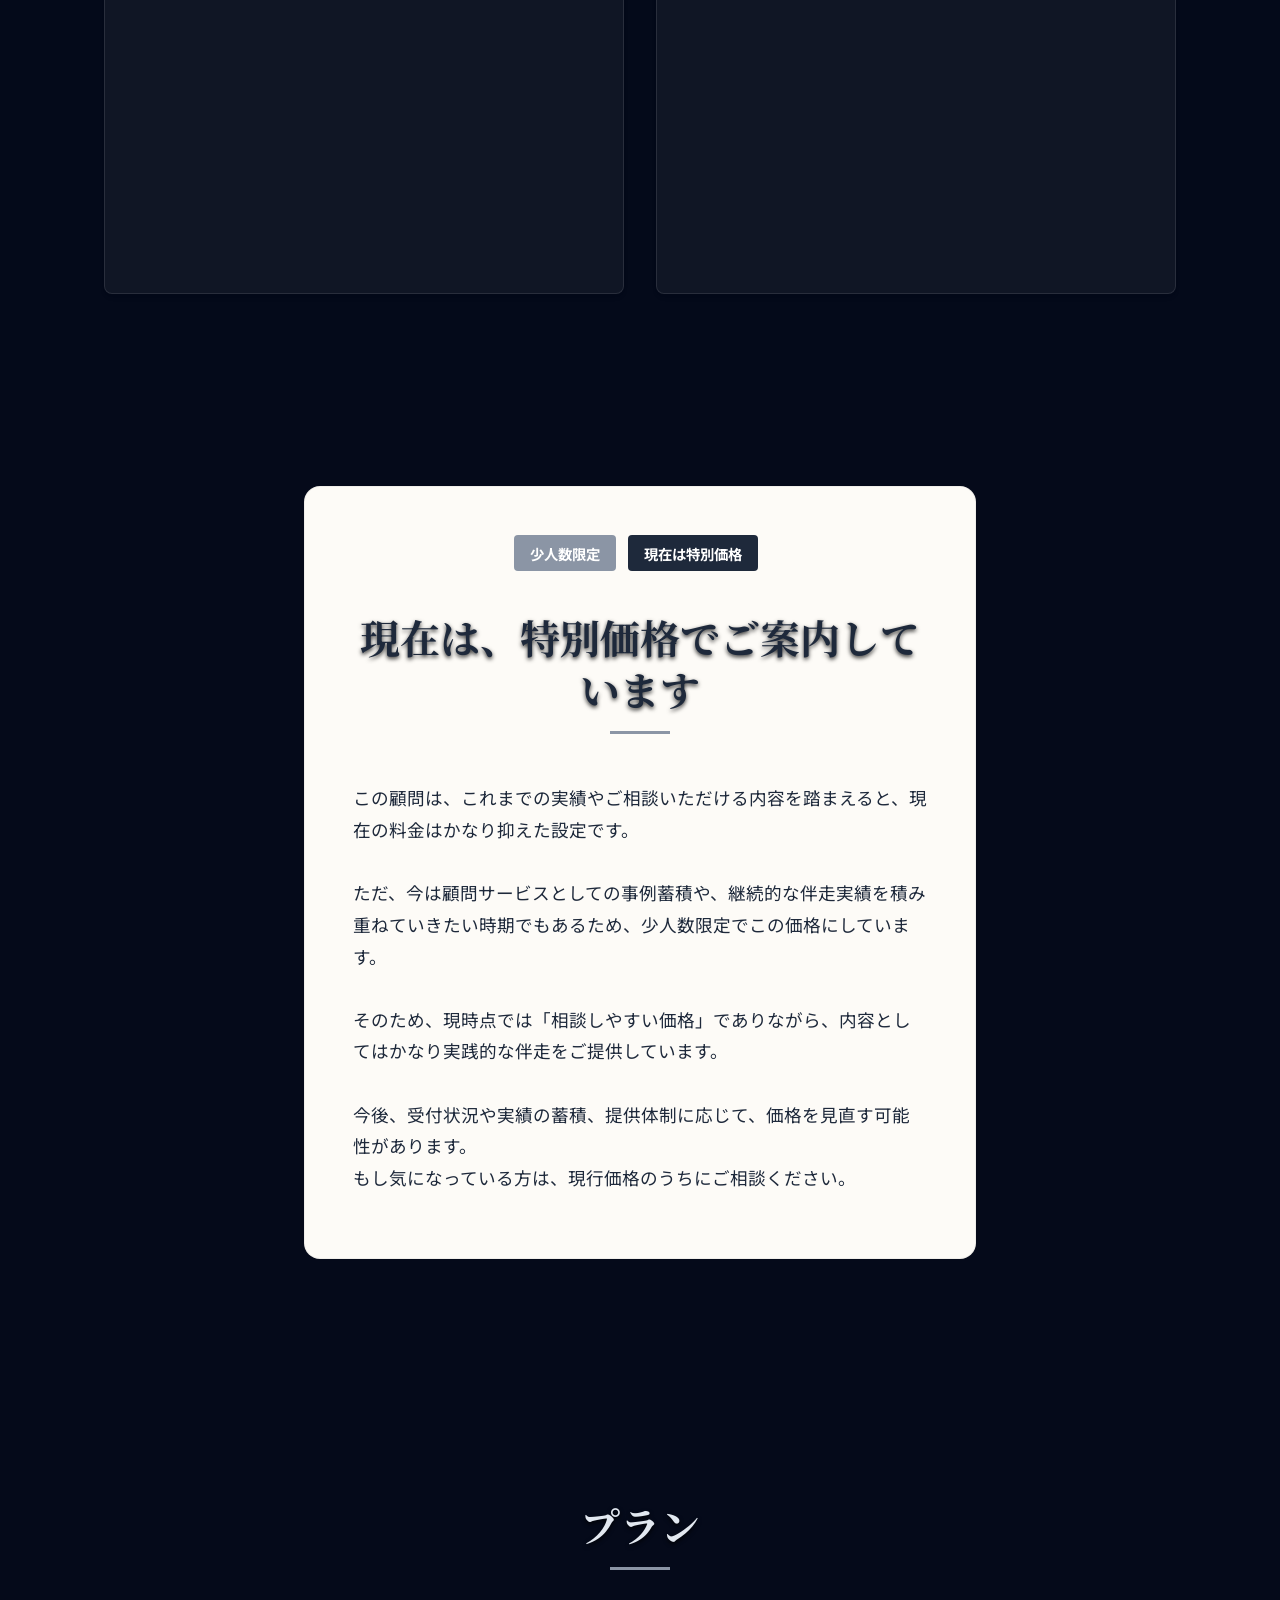
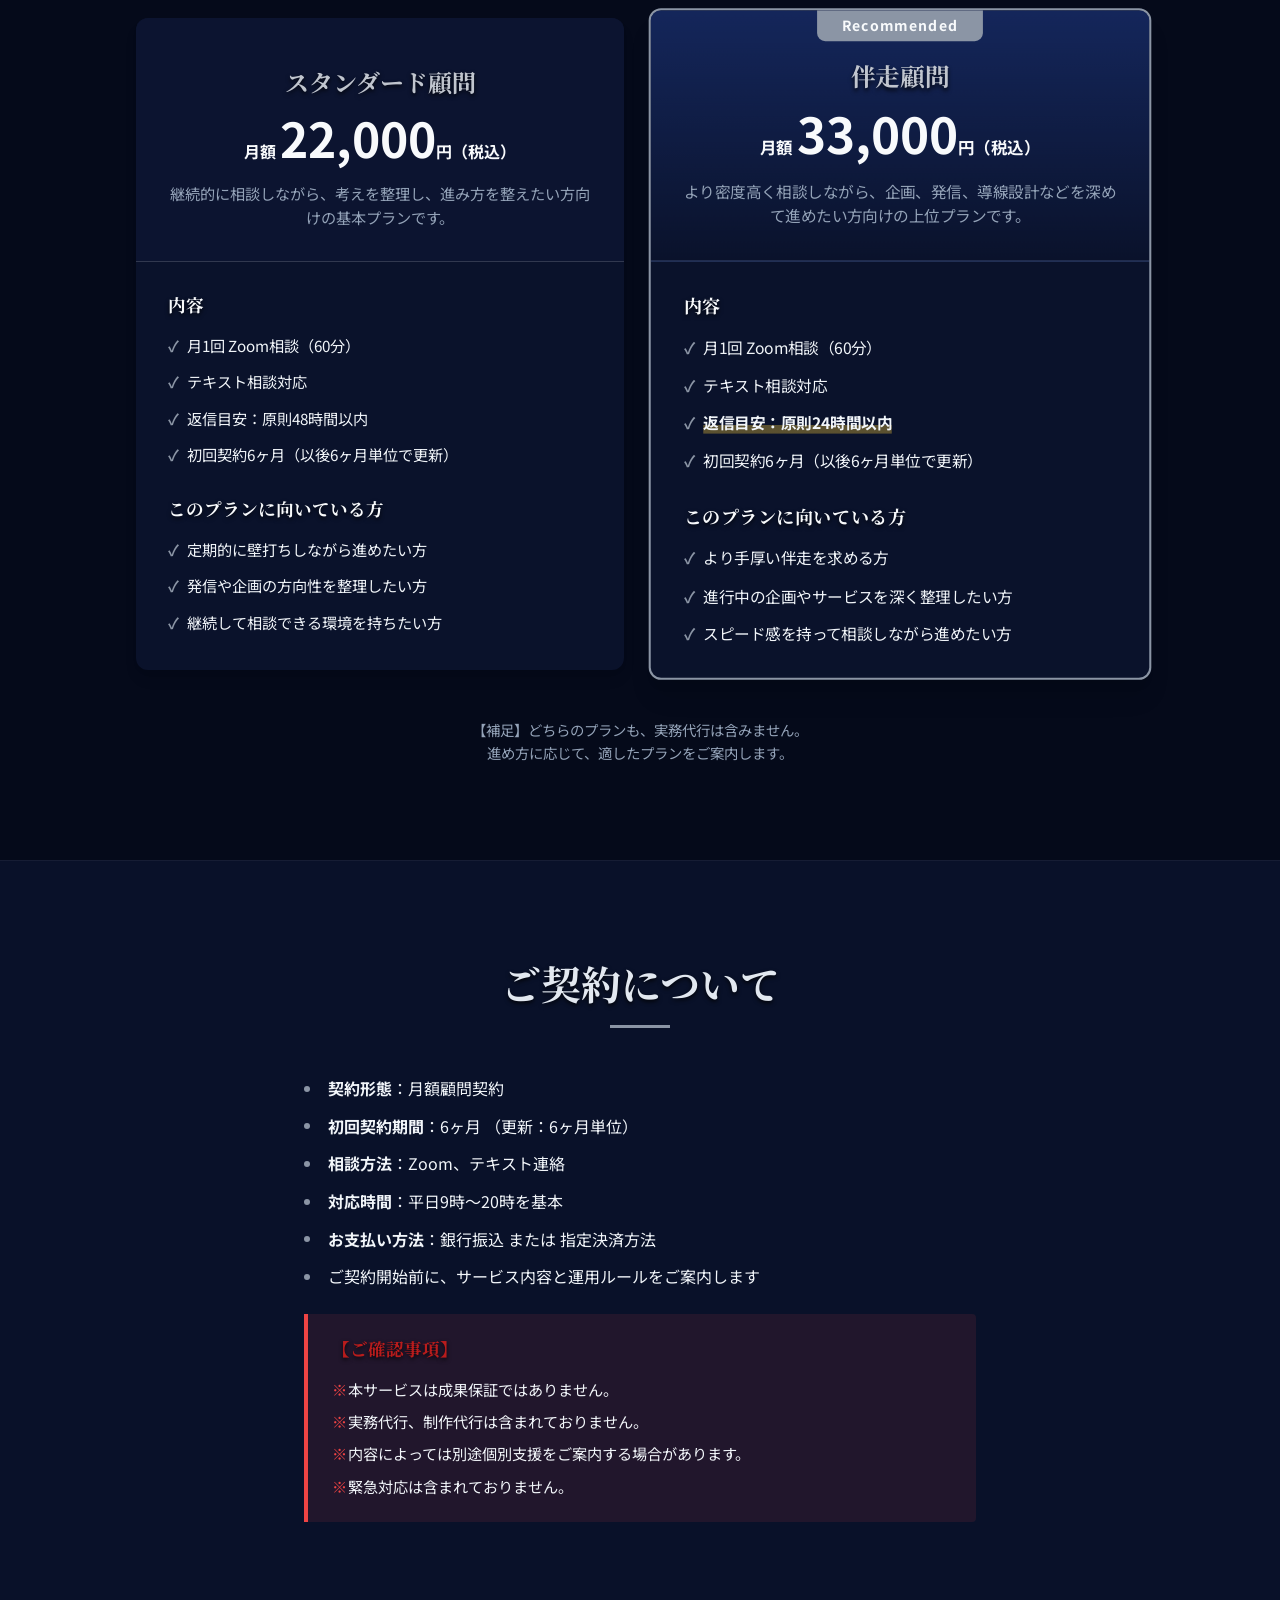
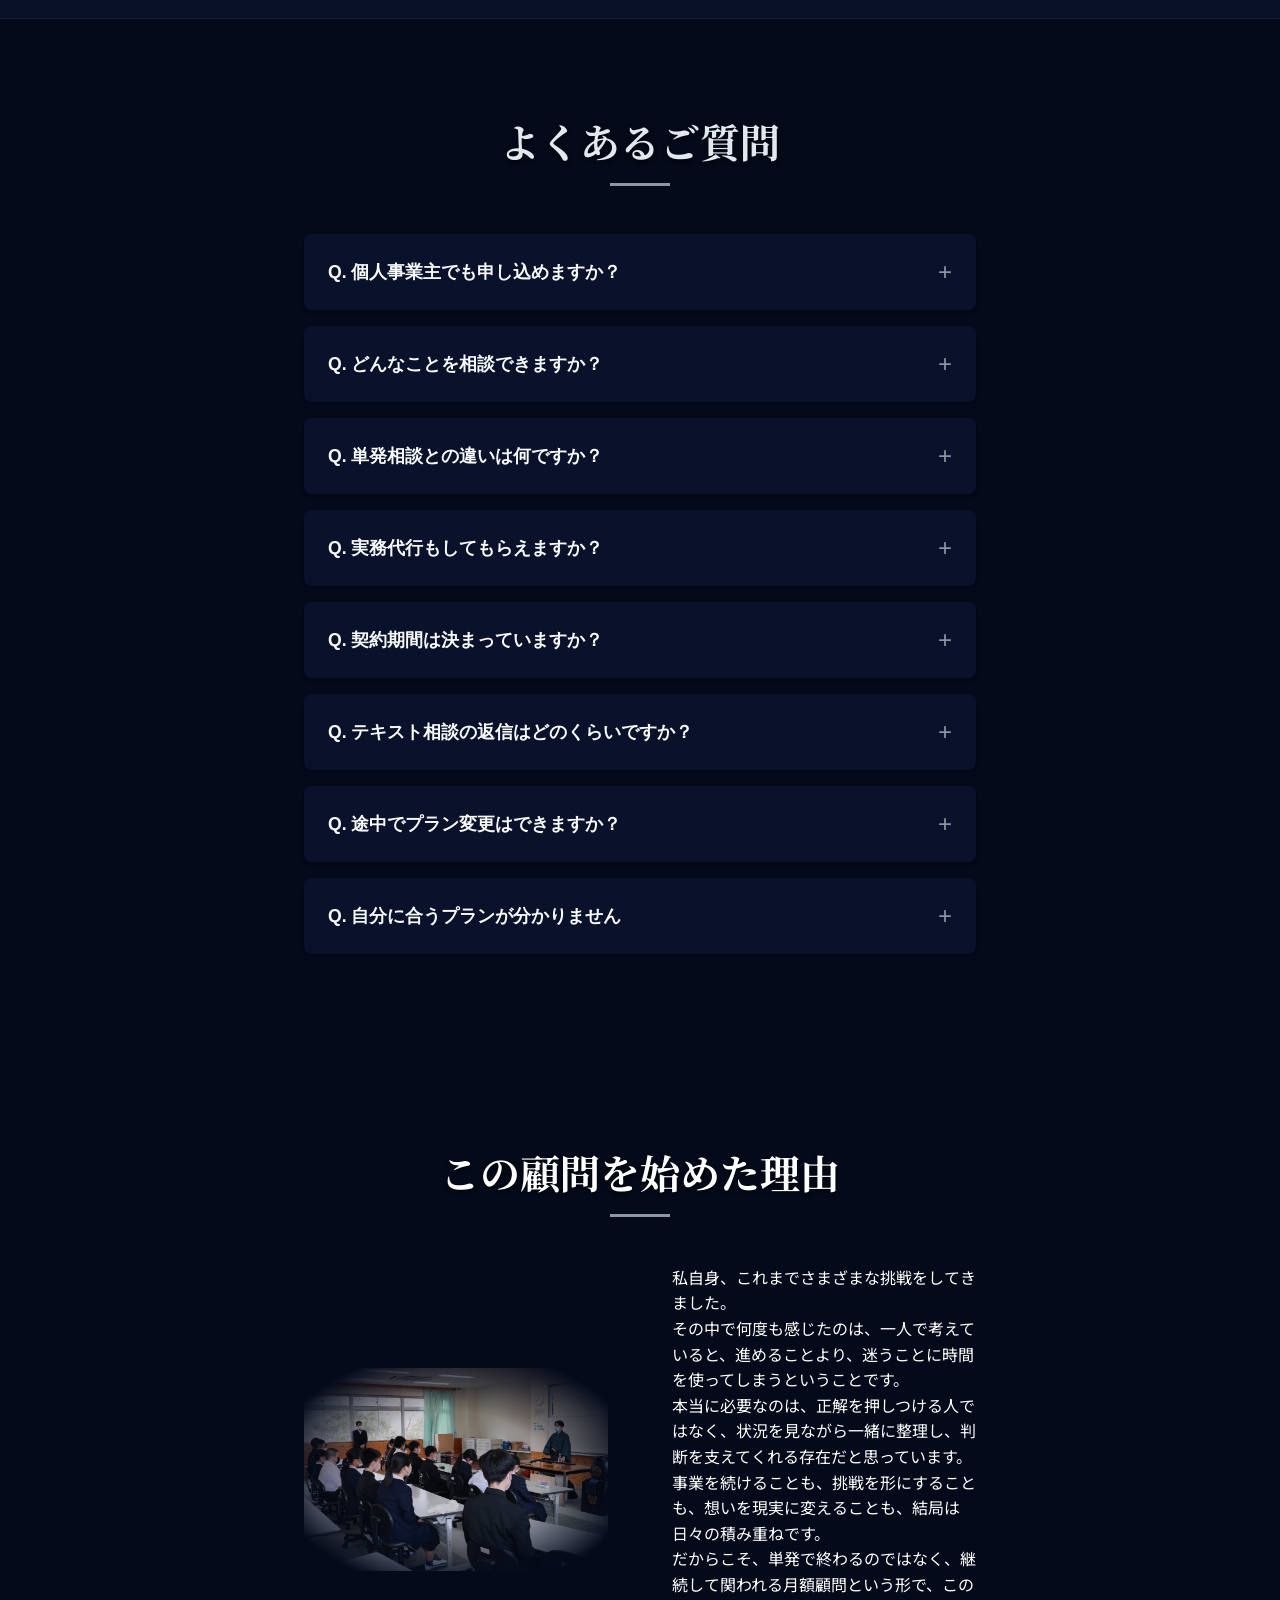
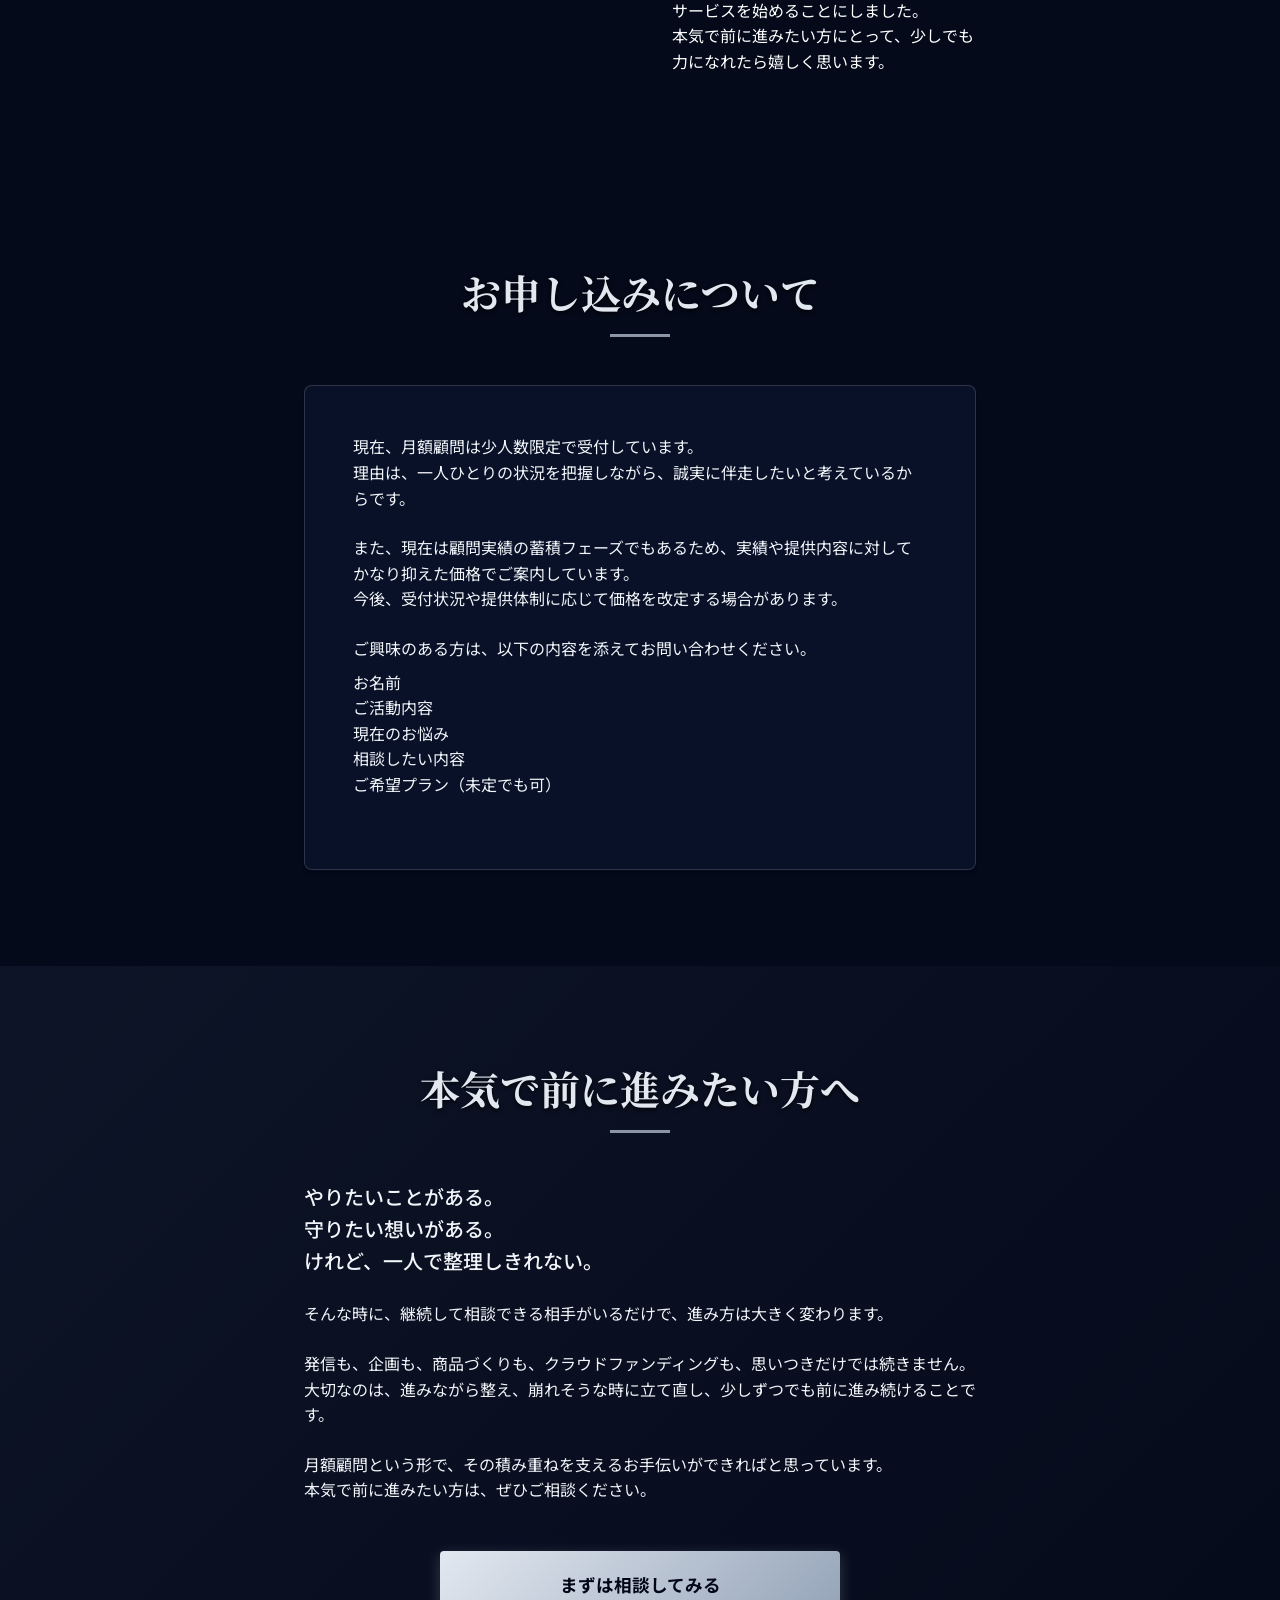
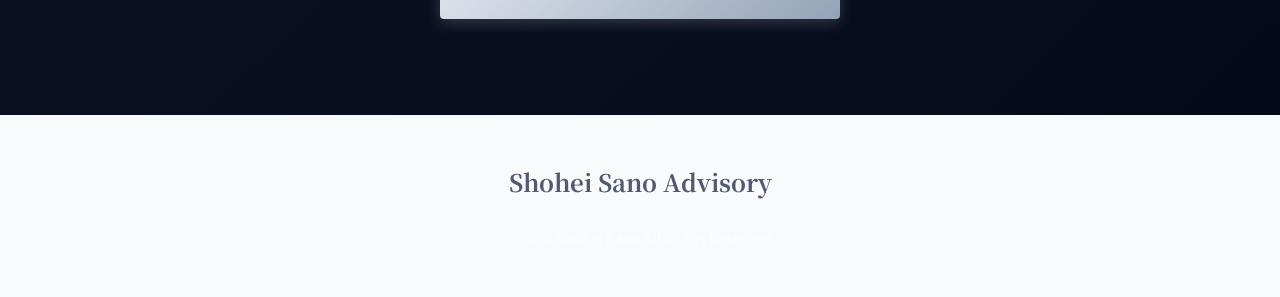
==== commit 3b11d6db: "YouTube埋め込みの縦横比16:9表示の調整" ====
--- a/index2.html
+++ b/index2.html
@@ -340,13 +340,13 @@
             <div class="container">    
                 <div class="video-grid">
                     <!-- Client 1 (Genkiさん) -->
-                    <div class="video-card" style="aspect-ratio: 16/9;">
-                        <iframe class="w-100 h-100 rounded shadow-sm" src="https://www.youtube.com/embed/5LgU85bFla8" title="YouTube video player" frameborder="0" allow="accelerometer; autoplay; clipboard-write; encrypted-media; gyroscope; picture-in-picture; web-share" referrerpolicy="strict-origin-when-cross-origin" allowfullscreen></iframe>
+                    <div class="video-card">
+                        <iframe class="w-100 rounded shadow-sm" style="aspect-ratio: 16/9;" src="https://www.youtube.com/embed/5LgU85bFla8" title="YouTube video player" frameborder="0" allow="accelerometer; autoplay; clipboard-write; encrypted-media; gyroscope; picture-in-picture; web-share" referrerpolicy="strict-origin-when-cross-origin" allowfullscreen></iframe>
                     </div>
 
                     <!-- Client 2 (Hikaruさん) -->
-                    <div class="video-card" style="aspect-ratio: 16/9;">
-                        <iframe class="w-100 h-100 rounded shadow-sm" src="https://www.youtube.com/embed/2arol-thTgc" title="YouTube video player" frameborder="0" allow="accelerometer; autoplay; clipboard-write; encrypted-media; gyroscope; picture-in-picture; web-share" referrerpolicy="strict-origin-when-cross-origin" allowfullscreen></iframe>
+                    <div class="video-card">
+                        <iframe class="w-100 rounded shadow-sm" style="aspect-ratio: 16/9;" src="https://www.youtube.com/embed/2arol-thTgc" title="YouTube video player" frameborder="0" allow="accelerometer; autoplay; clipboard-write; encrypted-media; gyroscope; picture-in-picture; web-share" referrerpolicy="strict-origin-when-cross-origin" allowfullscreen></iframe>
                     </div>
                 </div>
             </div>
